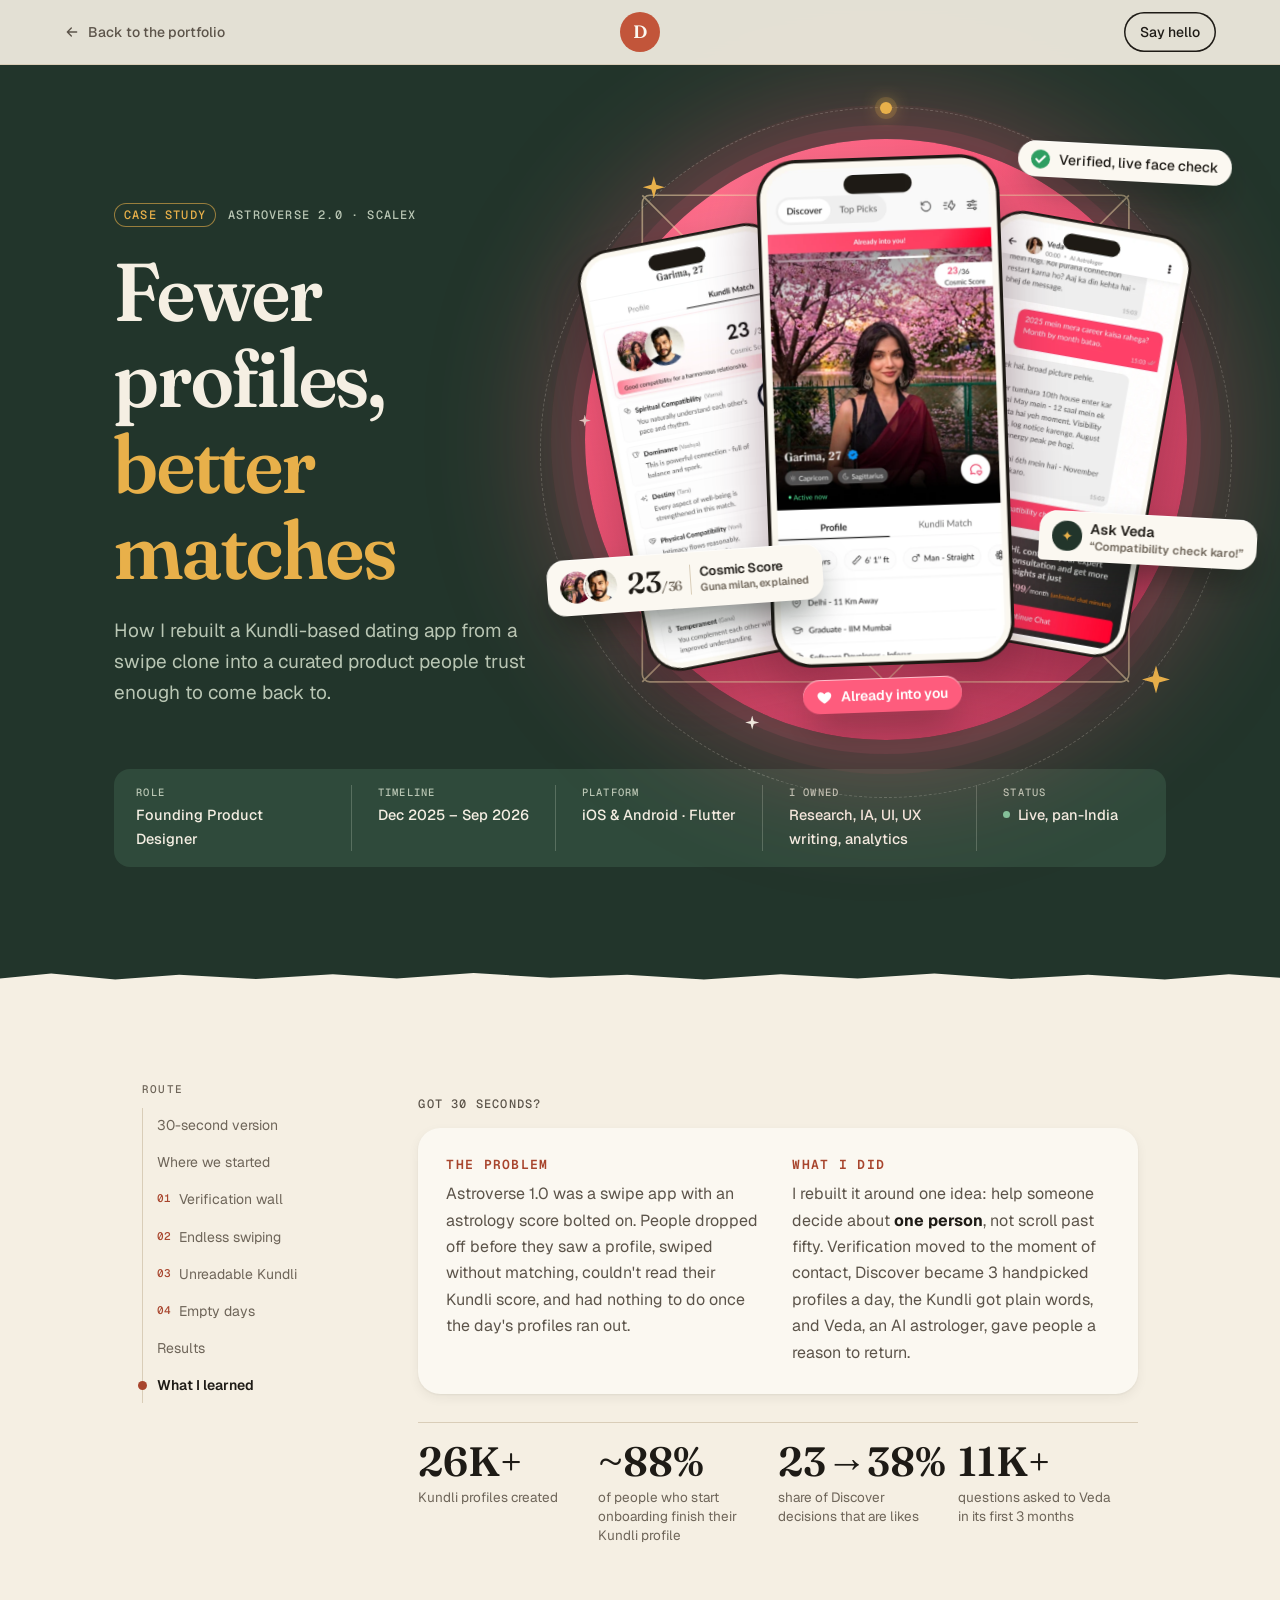
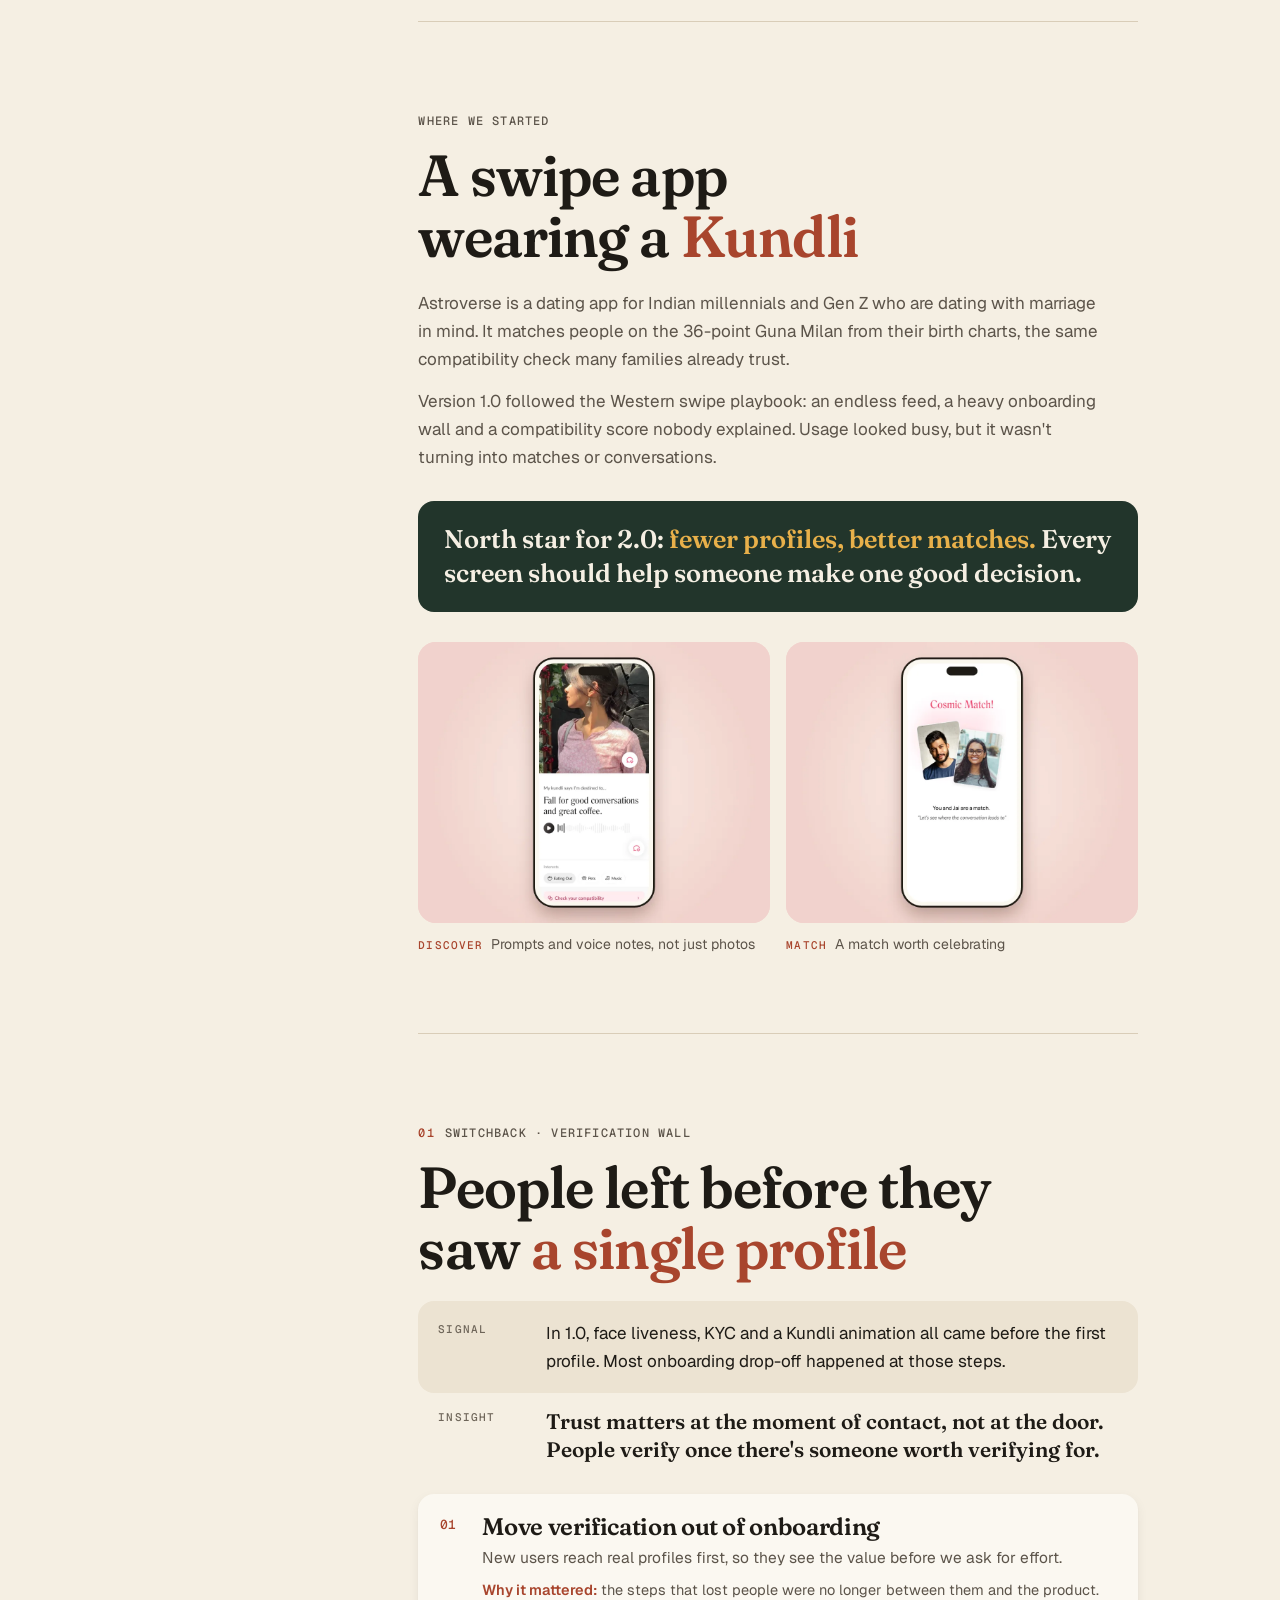
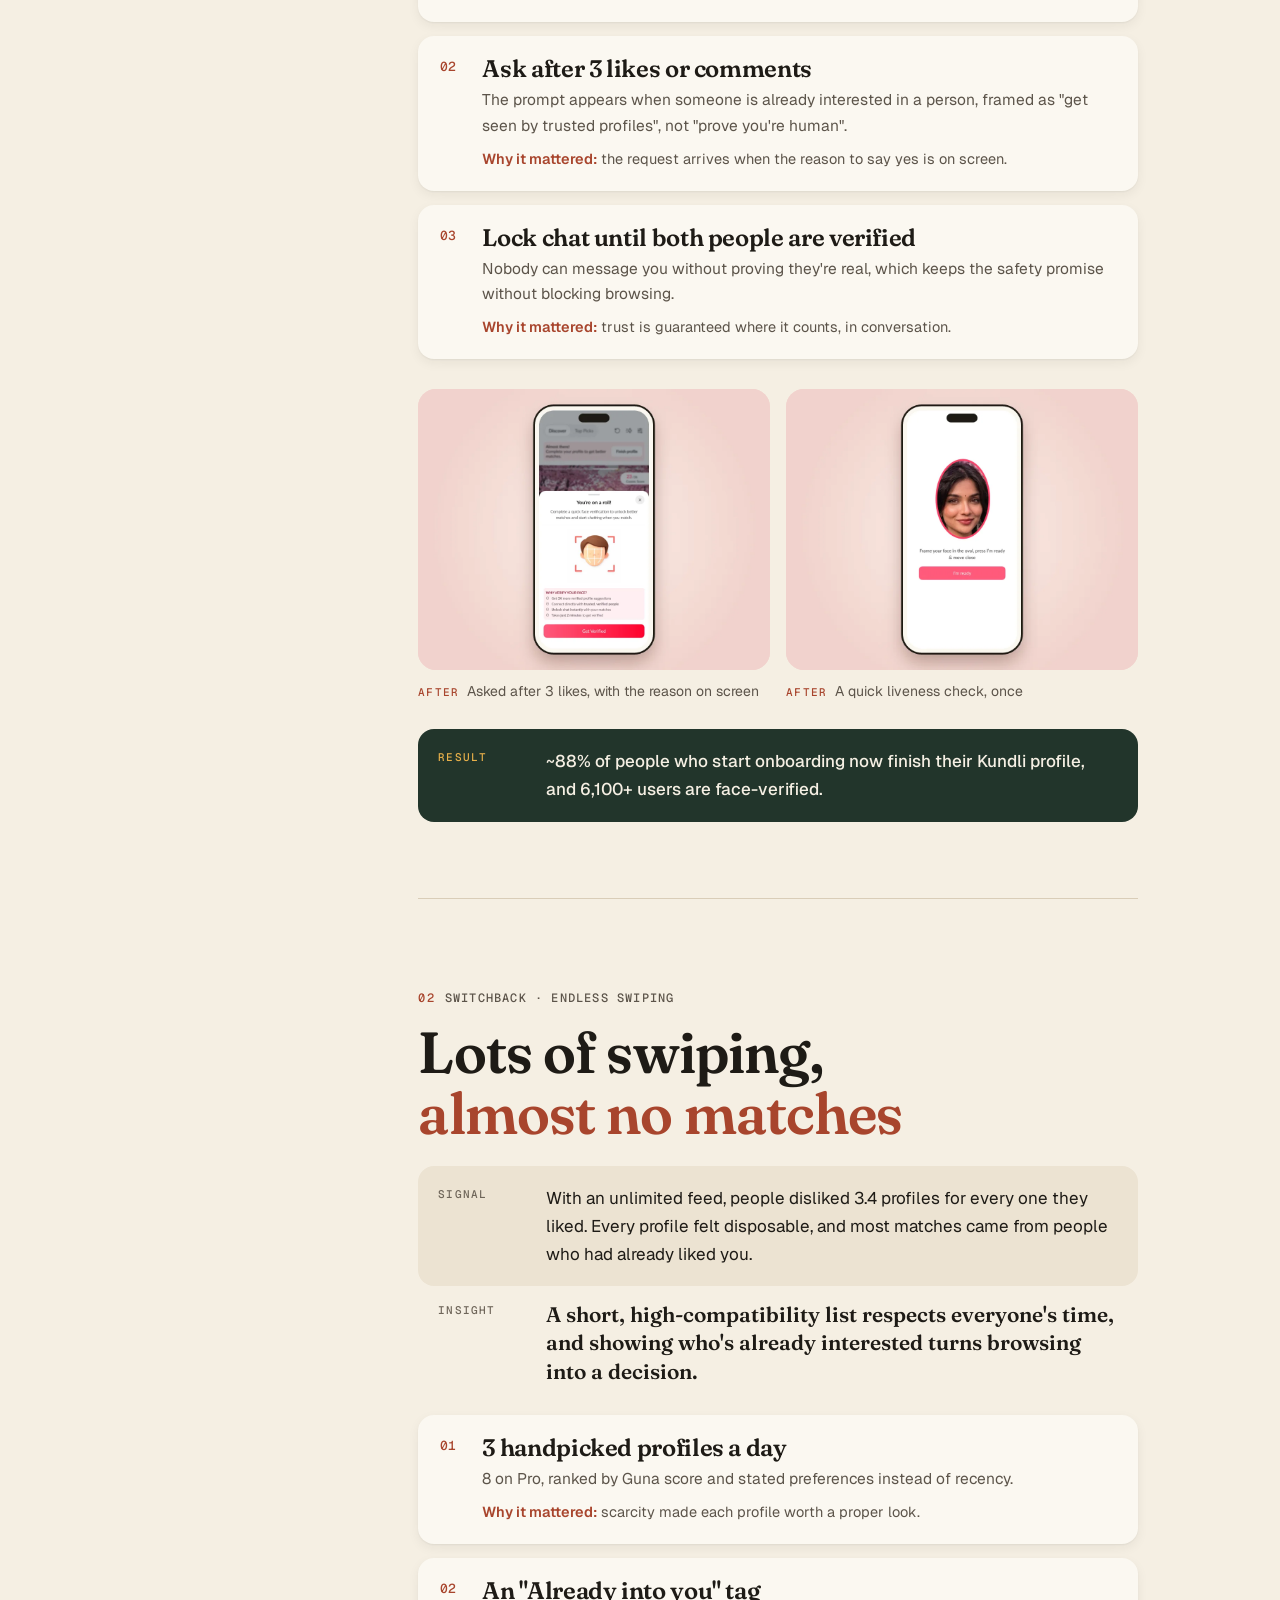
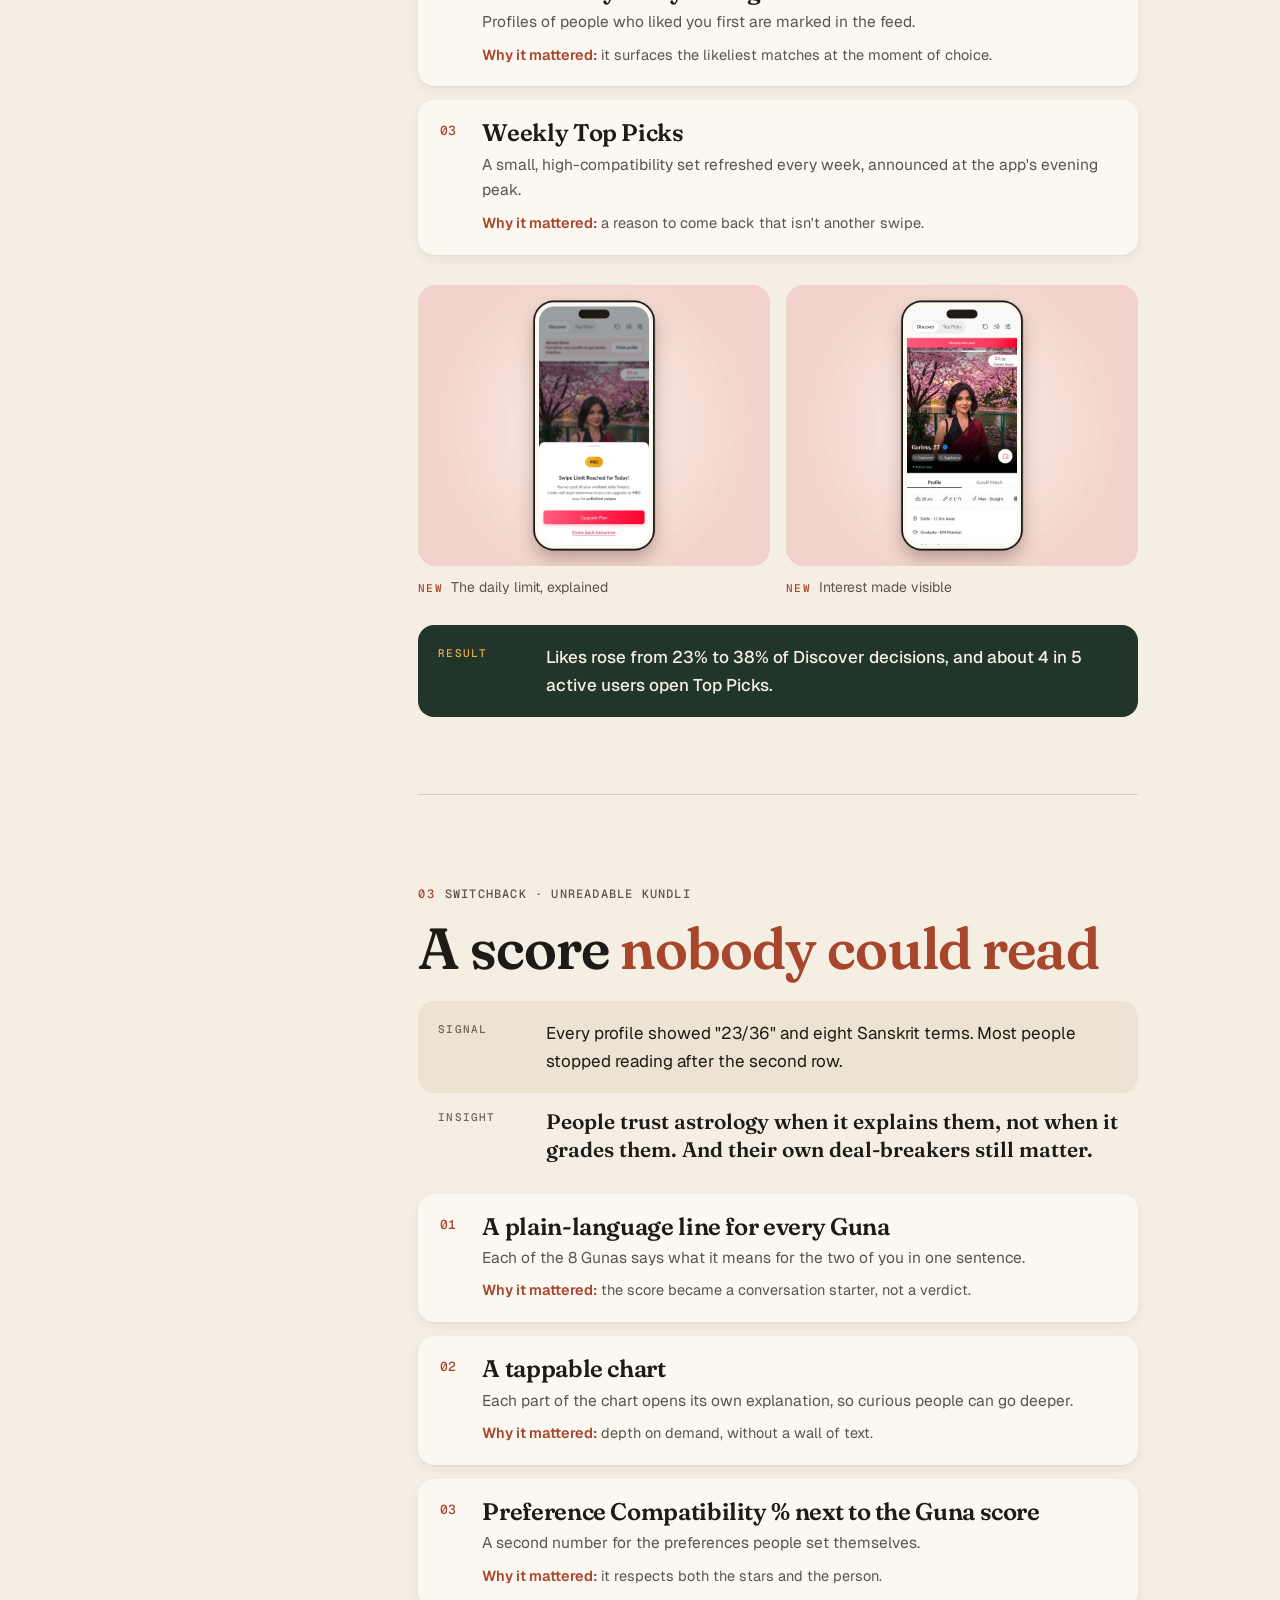
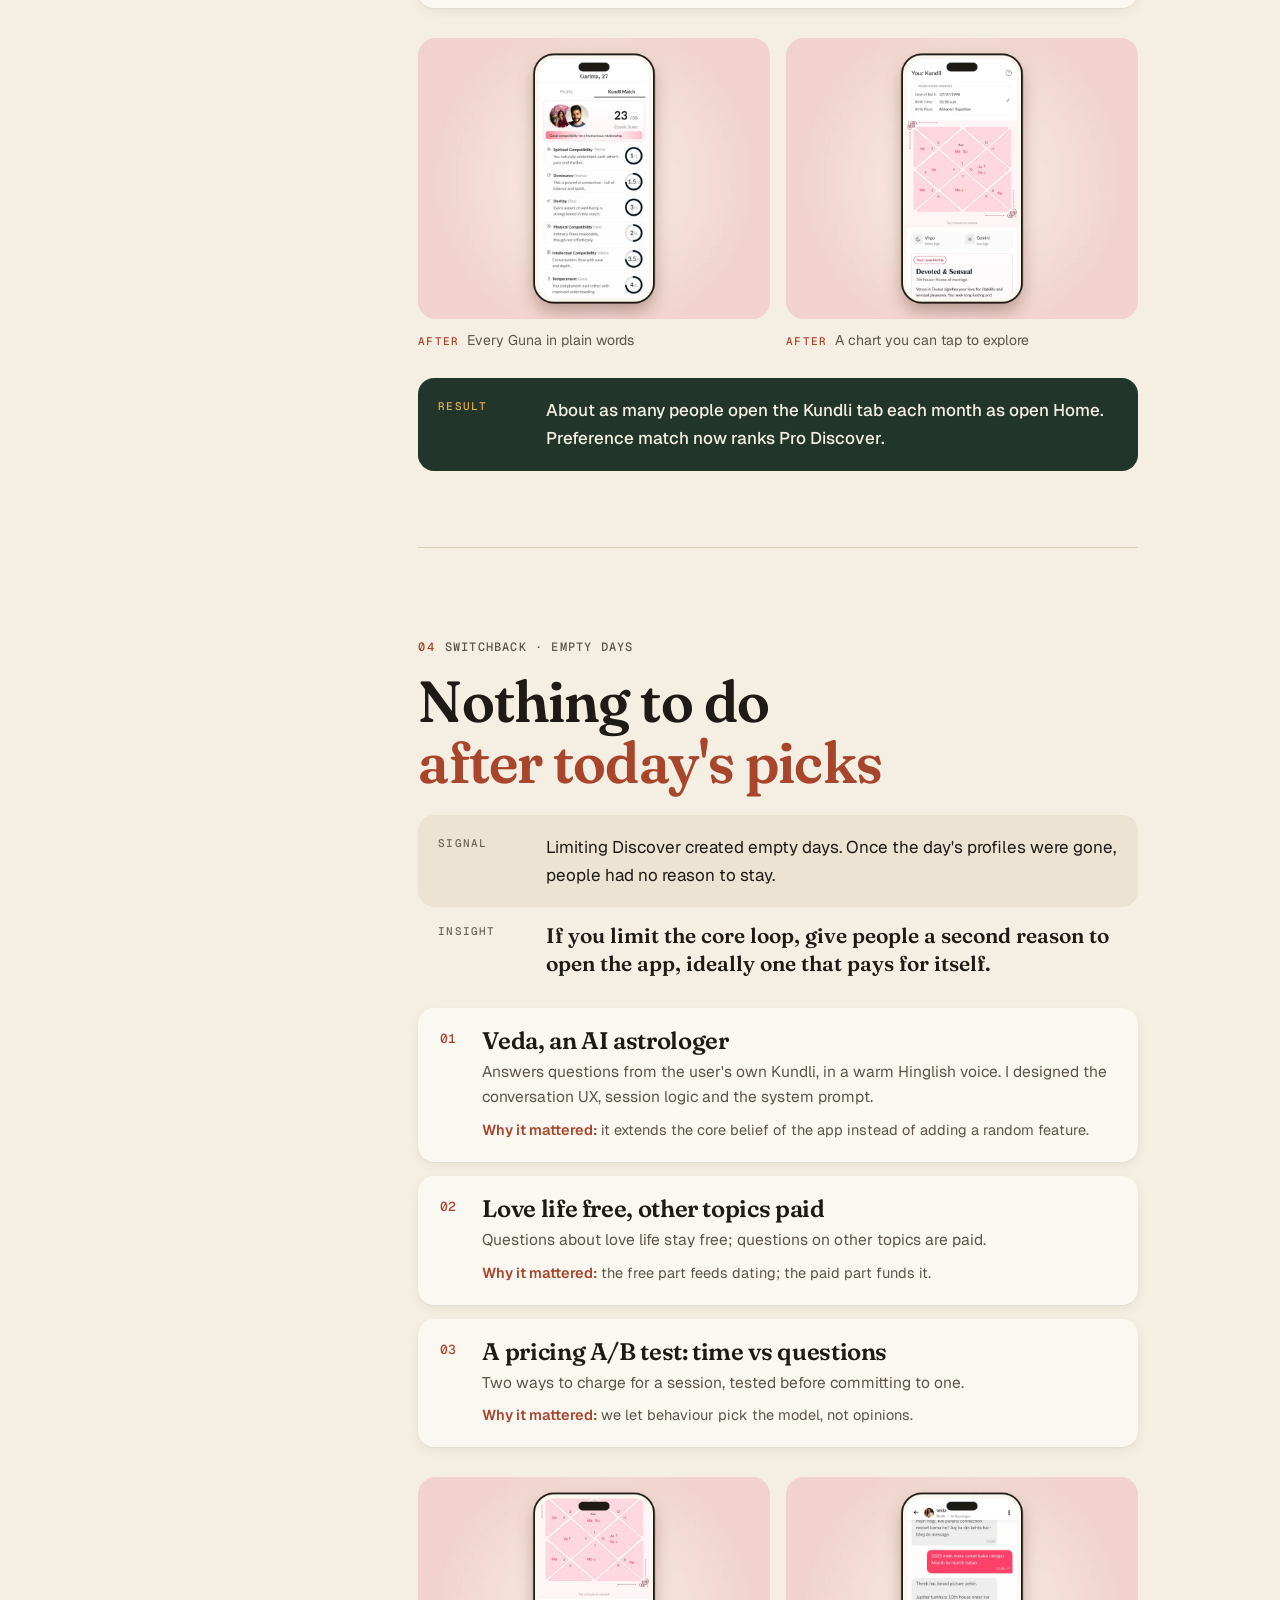
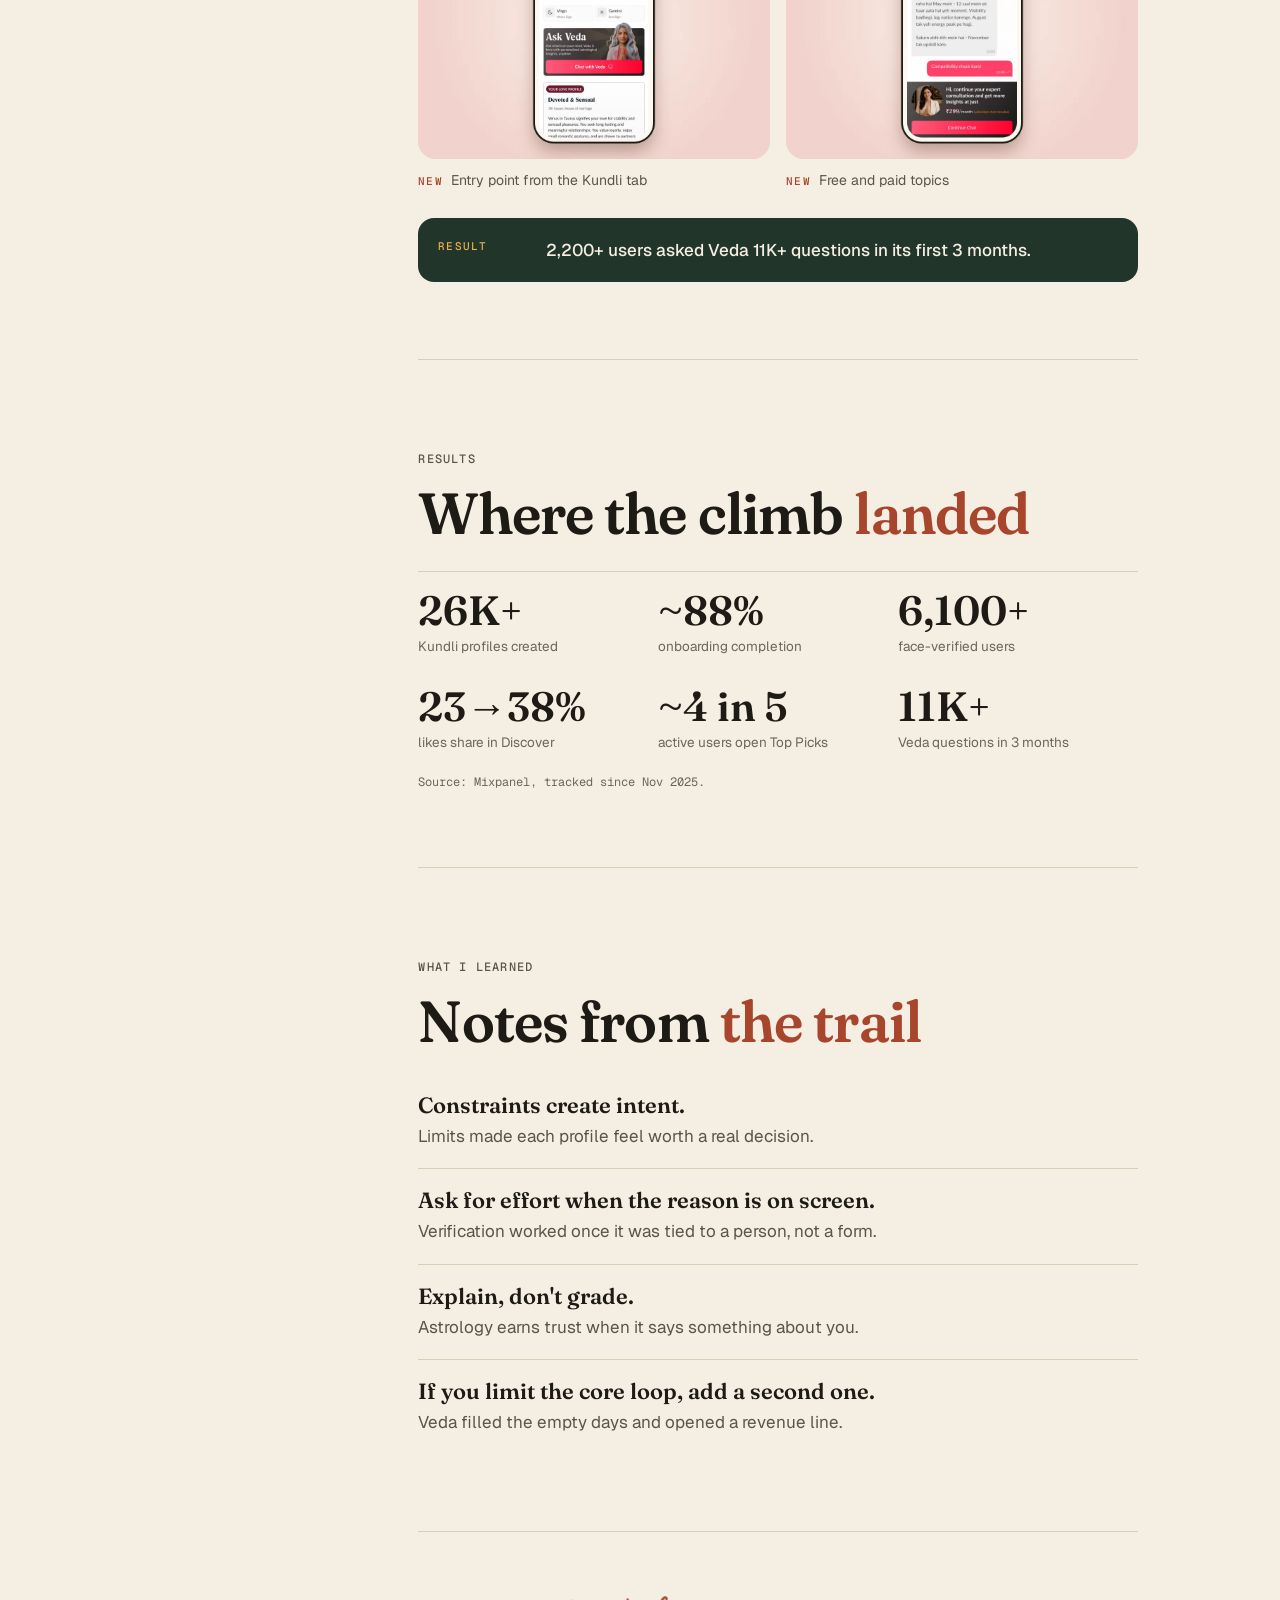
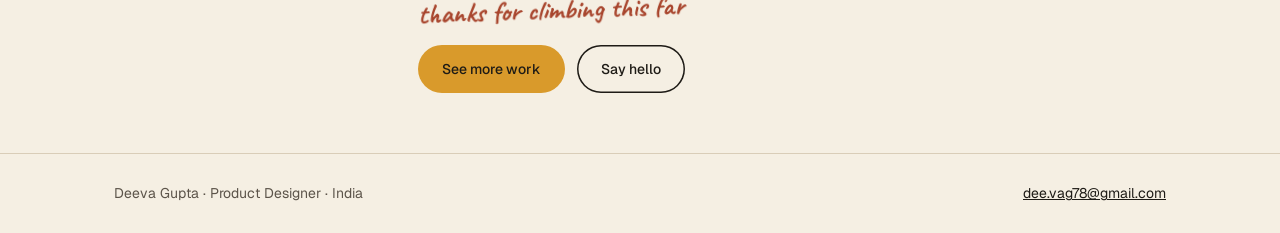
==== astroverse.html @ 5c6f8cc7 "Astroverse case study: livelier hero with layered phones, chips and pointer drift" ====
<!doctype html>
<html lang="en">
<head>
  <meta charset="utf-8">
  <meta name="viewport" content="width=device-width, initial-scale=1, viewport-fit=cover">
  <title>Astroverse 2.0 · Case study · Deeva Gupta</title>
  <meta name="description" content="How I rebuilt Astroverse, a Kundli-based dating app, from a swipe clone into a curated, Kundli-first product: fewer profiles, better matches.">
  <meta name="theme-color" content="#22352B">
  <meta property="og:title" content="Astroverse 2.0: fewer profiles, better matches">
  <meta property="og:description" content="A product design case study by Deeva Gupta.">
  <link rel="icon" href="data:image/svg+xml,%3Csvg xmlns='http://www.w3.org/2000/svg' viewBox='0 0 64 64'%3E%3Ccircle cx='32' cy='32' r='32' fill='%23C2553A'/%3E%3Ctext x='32' y='44' text-anchor='middle' font-family='Georgia,serif' font-weight='700' font-size='34' fill='%23FBF8F1'%3ED%3C/text%3E%3C/svg%3E">
  <link rel="preconnect" href="https://fonts.googleapis.com">
  <link rel="preconnect" href="https://fonts.gstatic.com" crossorigin>
  <link rel="stylesheet" href="https://fonts.googleapis.com/css2?family=Caveat:wght@700&family=Fraunces:opsz,wght,SOFT@9..144,600,0..100&family=Geist+Mono:wght@400;500&family=Geist:wght@400;500;600&display=swap">
  <link rel="stylesheet" href="assets/css/case.css">
</head>
<body>
  <a class="skip" href="#tldr">Skip to content</a>

  <header class="bar">
    <a class="back" href="index.html#work">
      <svg width="16" height="16" viewBox="0 0 24 24" fill="none" aria-hidden="true"><path d="M19 12H5m0 0 6-6m-6 6 6 6" stroke="currentColor" stroke-width="2" stroke-linecap="round" stroke-linejoin="round"/></svg>
      Back to the portfolio
    </a>
    <a class="brand" href="index.html" aria-label="Deeva Gupta, home">D</a>
    <a class="btn btn-sm" href="index.html#hello">Say hello</a>
  </header>

  <!-- HERO -->
  <section class="hero has-art">
    <div class="wrap hero-inner">
      <div class="hero-copy">
      <p class="eyebrow"><span>Case study</span>Astroverse 2.0 · ScaleX</p>
      <h1>Fewer profiles, <em>better matches</em></h1>
      <p class="hero-sub">How I rebuilt a Kundli-based dating app from a swipe clone into a curated product people trust enough to come back to.</p>
      </div>
      <figure class="hero-art stage" role="img" aria-label="Astroverse 2.0 on three phones: Kundli Match with a 23/36 Cosmic Score, Discover showing Garima's verified profile with an Already into you tag, and a Hinglish chat with Veda, the AI astrologer">
        <div class="st">
          <div class="st-glow"></div>
          <svg class="st-chart" viewBox="0 0 400 400" fill="none"><rect x="8" y="8" width="384" height="384" rx="6"/><path d="M200 8 392 200 200 392 8 200Z M8 8 392 392 M392 8 8 392"/></svg>
          <div class="st-orbit"><i></i></div>
          <div class="st-ph st-l" style="--d:3"><img src="assets/img/astroverse/phone-kundli.webp" width="520" height="1087" alt=""></div>
          <div class="st-ph st-r" style="--d:3"><img src="assets/img/astroverse/phone-veda.webp" width="520" height="1087" alt=""></div>
          <div class="st-ph st-c" style="--d:5"><img src="assets/img/astroverse/phone-discover.webp" width="600" height="1254" alt=""></div>
          <div class="chip chip-score" style="--d:9"><span class="avs"><img src="assets/img/astroverse/av-her.webp" alt=""><img src="assets/img/astroverse/av-him.webp" alt=""></span><b>23<small>/36</small></b><span class="lbl">Cosmic Score<em>Guna milan, explained</em></span></div>
          <div class="chip chip-ver" style="--d:7"><svg viewBox="0 0 20 20"><circle cx="10" cy="10" r="10"/><path d="m5.5 10.2 3 3 6-6.4"/></svg>Verified, live face check</div>
          <div class="chip chip-like" style="--d:8"><svg viewBox="0 0 24 24"><path d="M12 21s-7.5-4.6-9.4-9.3C1.2 8.2 3.4 4.5 7 4.5c2 0 3.6 1.1 5 2.9 1.4-1.8 3-2.9 5-2.9 3.6 0 5.8 3.7 4.4 7.2C19.5 16.4 12 21 12 21Z"/></svg>Already into you</div>
          <div class="chip chip-veda" style="--d:6"><span class="vd">✦</span><span>Ask Veda<em>“Compatibility check karo!”</em></span></div>
          <i class="spk k1"></i><i class="spk k2"></i><i class="spk k3"></i><i class="spk k4"></i><i class="spk k5"></i>
        </div>
      </figure>
      <dl class="facts">
        <div><dt>Role</dt><dd>Founding Product Designer</dd></div>
        <div><dt>Timeline</dt><dd>Dec 2025 – Sep 2026</dd></div>
        <div><dt>Platform</dt><dd>iOS &amp; Android · Flutter</dd></div>
        <div><dt>I owned</dt><dd>Research, IA, UI, UX writing, analytics</dd></div>
        <div><dt>Status</dt><dd><span class="live"></span>Live, pan-India</dd></div>
      </dl>
    </div>
  </section>

  <main class="paper">
    <div class="wrap layout">
      <!-- side map -->
      <nav class="toc" aria-label="On this page">
        <p class="toc-title">Route</p>
        <ol>
          <li><a href="#tldr">30-second version</a></li>
          <li><a href="#context">Where we started</a></li>
          <li><a href="#s1"><span>01</span>Verification wall</a></li>
          <li><a href="#s2"><span>02</span>Endless swiping</a></li>
          <li><a href="#s3"><span>03</span>Unreadable Kundli</a></li>
          <li><a href="#s4"><span>04</span>Empty days</a></li>
          <li><a href="#results">Results</a></li>
          <li><a href="#learnings">What I learned</a></li>
        </ol>
      </nav>

      <article class="story">
        <!-- TL;DR -->
        <section id="tldr" class="block">
          <p class="kicker">Got 30 seconds?</p>
          <div class="tldr">
            <div><h2 class="mini">The problem</h2><p>Astroverse 1.0 was a swipe app with an astrology score bolted on. People dropped off before they saw a profile, swiped without matching, couldn't read their Kundli score, and had nothing to do once the day's profiles ran out.</p></div>
            <div><h2 class="mini">What I did</h2><p>I rebuilt it around one idea: help someone decide about <b>one person</b>, not scroll past fifty. Verification moved to the moment of contact, Discover became 3 handpicked profiles a day, the Kundli got plain words, and Veda, an AI astrologer, gave people a reason to return.</p></div>
          </div>
          <dl class="metrics">
            <div><dt>26K+</dt><dd>Kundli profiles created</dd></div>
            <div><dt>~88%</dt><dd>of people who start onboarding finish their Kundli profile</dd></div>
            <div><dt>23→38%</dt><dd>share of Discover decisions that are likes</dd></div>
            <div><dt>11K+</dt><dd>questions asked to Veda in its first 3 months</dd></div>
          </dl>
        </section>

        <!-- CONTEXT -->
        <section id="context" class="block">
          <p class="kicker">Where we started</p>
          <h2>A swipe app wearing a <em>Kundli</em></h2>
          <p>Astroverse is a dating app for Indian millennials and Gen Z who are dating with marriage in mind. It matches people on the 36-point Guna Milan from their birth charts, the same compatibility check many families already trust.</p>
          <p>Version 1.0 followed the Western swipe playbook: an endless feed, a heavy onboarding wall and a compatibility score nobody explained. Usage looked busy, but it wasn't turning into matches or conversations.</p>
          <blockquote class="north">North star for 2.0: <em>fewer profiles, better matches.</em> Every screen should help someone make one good decision.</blockquote>
          <div class="ba">
            <figure><div class="shot"><img src="assets/img/astroverse/profile.webp" alt="A Discover profile with prompts, a voice note and interests" loading="lazy"></div><figcaption><span>Discover</span>Prompts and voice notes, not just photos</figcaption></figure>
            <figure><div class="shot"><img src="assets/img/astroverse/cosmic-match.webp" alt="Cosmic Match! screen showing two matched profiles" loading="lazy"></div><figcaption><span>Match</span>A match worth celebrating</figcaption></figure>
          </div>
        </section>

        <!-- 01 -->
        <section id="s1" class="block switchback">
          <p class="kicker"><span class="num">01</span>Switchback · Verification wall</p>
          <h2>People left before they saw <em>a single profile</em></h2>
          <div class="signal"><span>Signal</span><p>In 1.0, face liveness, KYC and a Kundli animation all came before the first profile. Most onboarding drop-off happened at those steps.</p></div>
          <p class="insight"><span>Insight</span>Trust matters at the moment of contact, not at the door. People verify once there's someone worth verifying for.</p>
          <ol class="decisions">
            <li><h3>Move verification out of onboarding</h3><p>New users reach real profiles first, so they see the value before we ask for effort.</p><p class="why"><b>Why it mattered:</b> the steps that lost people were no longer between them and the product.</p></li>
            <li><h3>Ask after 3 likes or comments</h3><p>The prompt appears when someone is already interested in a person, framed as "get seen by trusted profiles", not "prove you're human".</p><p class="why"><b>Why it mattered:</b> the request arrives when the reason to say yes is on screen.</p></li>
            <li><h3>Lock chat until both people are verified</h3><p>Nobody can message you without proving they're real, which keeps the safety promise without blocking browsing.</p><p class="why"><b>Why it mattered:</b> trust is guaranteed where it counts, in conversation.</p></li>
          </ol>
          <div class="ba">
            <figure><div class="shot"><img src="assets/img/astroverse/verify-prompt.webp" alt="You're on a roll! sheet inviting a quick face verification after a few likes" loading="lazy"></div><figcaption><span>After</span>Asked after 3 likes, with the reason on screen</figcaption></figure>
            <figure><div class="shot"><img src="assets/img/astroverse/verify-face.webp" alt="Face liveness check with an oval frame and an I'm ready button" loading="lazy"></div><figcaption><span>After</span>A quick liveness check, once</figcaption></figure>
          </div>
          <p class="result"><span>Result</span>~88% of people who start onboarding now finish their Kundli profile, and 6,100+ users are face-verified.</p>
        </section>

        <!-- 02 -->
        <section id="s2" class="block switchback">
          <p class="kicker"><span class="num">02</span>Switchback · Endless swiping</p>
          <h2>Lots of swiping, <em>almost no matches</em></h2>
          <div class="signal"><span>Signal</span><p>With an unlimited feed, people disliked 3.4 profiles for every one they liked. Every profile felt disposable, and most matches came from people who had already liked you.</p></div>
          <p class="insight"><span>Insight</span>A short, high-compatibility list respects everyone's time, and showing who's already interested turns browsing into a decision.</p>
          <ol class="decisions">
            <li><h3>3 handpicked profiles a day</h3><p>8 on Pro, ranked by Guna score and stated preferences instead of recency.</p><p class="why"><b>Why it mattered:</b> scarcity made each profile worth a proper look.</p></li>
            <li><h3>An "Already into you" tag</h3><p>Profiles of people who liked you first are marked in the feed.</p><p class="why"><b>Why it mattered:</b> it surfaces the likeliest matches at the moment of choice.</p></li>
            <li><h3>Weekly Top Picks</h3><p>A small, high-compatibility set refreshed every week, announced at the app's evening peak.</p><p class="why"><b>Why it mattered:</b> a reason to come back that isn't another swipe.</p></li>
          </ol>
          <div class="ba">
            <figure><div class="shot"><img src="assets/img/astroverse/daily-limit.webp" alt="Swipe Limit Reached for Today sheet with Upgrade Plan and Come back tomorrow" loading="lazy"></div><figcaption><span>New</span>The daily limit, explained</figcaption></figure>
            <figure><div class="shot"><img src="assets/img/astroverse/already-into-you.webp" alt="Discover with an Already into you banner above Garima's profile and a 23/36 Cosmic Score" loading="lazy"></div><figcaption><span>New</span>Interest made visible</figcaption></figure>
          </div>
          <p class="result"><span>Result</span>Likes rose from 23% to 38% of Discover decisions, and about 4 in 5 active users open Top Picks.</p>
        </section>

        <!-- 03 -->
        <section id="s3" class="block switchback">
          <p class="kicker"><span class="num">03</span>Switchback · Unreadable Kundli</p>
          <h2>A score <em>nobody could read</em></h2>
          <div class="signal"><span>Signal</span><p>Every profile showed "23/36" and eight Sanskrit terms. Most people stopped reading after the second row.</p></div>
          <p class="insight"><span>Insight</span>People trust astrology when it explains them, not when it grades them. And their own deal-breakers still matter.</p>
          <ol class="decisions">
            <li><h3>A plain-language line for every Guna</h3><p>Each of the 8 Gunas says what it means for the two of you in one sentence.</p><p class="why"><b>Why it mattered:</b> the score became a conversation starter, not a verdict.</p></li>
            <li><h3>A tappable chart</h3><p>Each part of the chart opens its own explanation, so curious people can go deeper.</p><p class="why"><b>Why it mattered:</b> depth on demand, without a wall of text.</p></li>
            <li><h3>Preference Compatibility % next to the Guna score</h3><p>A second number for the preferences people set themselves.</p><p class="why"><b>Why it mattered:</b> it respects both the stars and the person.</p></li>
          </ol>
          <div class="ba">
            <figure><div class="shot"><img src="assets/img/astroverse/kundli-match.webp" alt="Kundli Match tab: 23/36 Cosmic Score and each Guna explained in one line" loading="lazy"></div><figcaption><span>After</span>Every Guna in plain words</figcaption></figure>
            <figure><div class="shot"><img src="assets/img/astroverse/your-kundli.webp" alt="Your Kundli: birth details and a tappable birth chart" loading="lazy"></div><figcaption><span>After</span>A chart you can tap to explore</figcaption></figure>
          </div>
          <p class="result"><span>Result</span>About as many people open the Kundli tab each month as open Home. Preference match now ranks Pro Discover.</p>
        </section>

        <!-- 04 -->
        <section id="s4" class="block switchback">
          <p class="kicker"><span class="num">04</span>Switchback · Empty days</p>
          <h2>Nothing to do <em>after today's picks</em></h2>
          <div class="signal"><span>Signal</span><p>Limiting Discover created empty days. Once the day's profiles were gone, people had no reason to stay.</p></div>
          <p class="insight"><span>Insight</span>If you limit the core loop, give people a second reason to open the app, ideally one that pays for itself.</p>
          <ol class="decisions">
            <li><h3>Veda, an AI astrologer</h3><p>Answers questions from the user's own Kundli, in a warm Hinglish voice. I designed the conversation UX, session logic and the system prompt.</p><p class="why"><b>Why it mattered:</b> it extends the core belief of the app instead of adding a random feature.</p></li>
            <li><h3>Love life free, other topics paid</h3><p>Questions about love life stay free; questions on other topics are paid.</p><p class="why"><b>Why it mattered:</b> the free part feeds dating; the paid part funds it.</p></li>
            <li><h3>A pricing A/B test: time vs questions</h3><p>Two ways to charge for a session, tested before committing to one.</p><p class="why"><b>Why it mattered:</b> we let behaviour pick the model, not opinions.</p></li>
          </ol>
          <div class="ba">
            <figure><div class="shot"><img src="assets/img/astroverse/ask-veda.webp" alt="Kundli tab with an Ask Veda card above the love profile" loading="lazy"></div><figcaption><span>New</span>Entry point from the Kundli tab</figcaption></figure>
            <figure><div class="shot"><img src="assets/img/astroverse/veda-chat.webp" alt="Veda chat in Hinglish with a paid-session prompt" loading="lazy"></div><figcaption><span>New</span>Free and paid topics</figcaption></figure>
          </div>
          <p class="result"><span>Result</span>2,200+ users asked Veda 11K+ questions in its first 3 months.</p>
        </section>

        <!-- RESULTS -->
        <section id="results" class="block">
          <p class="kicker">Results</p>
          <h2>Where the climb <em>landed</em></h2>
          <dl class="metrics big">
            <div><dt>26K+</dt><dd>Kundli profiles created</dd></div>
            <div><dt>~88%</dt><dd>onboarding completion</dd></div>
            <div><dt>6,100+</dt><dd>face-verified users</dd></div>
            <div><dt>23→38%</dt><dd>likes share in Discover</dd></div>
            <div><dt>~4 in 5</dt><dd>active users open Top Picks</dd></div>
            <div><dt>11K+</dt><dd>Veda questions in 3 months</dd></div>
          </dl>
          <p class="source">Source: Mixpanel, tracked since Nov 2025.</p>
        </section>

        <!-- LEARNINGS -->
        <section id="learnings" class="block">
          <p class="kicker">What I learned</p>
          <h2>Notes from <em>the trail</em></h2>
          <ul class="learn">
            <li><b>Constraints create intent.</b> Limits made each profile feel worth a real decision.</li>
            <li><b>Ask for effort when the reason is on screen.</b> Verification worked once it was tied to a person, not a form.</li>
            <li><b>Explain, don't grade.</b> Astrology earns trust when it says something about you.</li>
            <li><b>If you limit the core loop, add a second one.</b> Veda filled the empty days and opened a revenue line.</li>
          </ul>
        </section>

        <!-- NEXT -->
        <section class="next">
          <p class="hand">thanks for climbing this far</p>
          <div class="next-row">
            <a class="btn" href="index.html#work">See more work</a>
            <a class="btn btn-ghost" href="index.html#hello">Say hello</a>
          </div>
        </section>
      </article>
    </div>
  </main>

  <footer class="foot"><div class="wrap"><span>Deeva Gupta · Product Designer · India</span><a href="mailto:dee.vag78@gmail.com">dee.vag78@gmail.com</a></div></footer>

  <script>
    // Highlight the current section in the side map.
    (() => {
      const links = [...document.querySelectorAll('.toc a')];
      const map = new Map(links.map((a) => [a.getAttribute('href').slice(1), a]));
      const io = new IntersectionObserver((es) => es.forEach((e) => {
        if (!e.isIntersecting) return;
        links.forEach((a) => a.removeAttribute('aria-current'));
        map.get(e.target.id)?.setAttribute('aria-current', 'true');
      }), { rootMargin: '-35% 0px -60% 0px' });
      map.forEach((_, id) => { const el = document.getElementById(id); el && io.observe(el); });
    })();
    // Hero stage: layers drift a little with the pointer (skipped for reduced motion and touch).
    (() => {
      const st = document.querySelector('.st');
      if (!st || matchMedia('(prefers-reduced-motion: reduce)').matches || !matchMedia('(hover: hover)').matches) return;
      const hero = st.closest('.hero');
      hero.addEventListener('pointermove', (e) => {
        const r = st.getBoundingClientRect();
        st.style.setProperty('--mx', (((e.clientX - r.left) / r.width - 0.5) * 2).toFixed(3));
        st.style.setProperty('--my', (((e.clientY - r.top) / r.height - 0.5) * 2).toFixed(3));
      });
      hero.addEventListener('pointerleave', () => { st.style.setProperty('--mx', 0); st.style.setProperty('--my', 0); });
    })();
  </script>
</body>
</html>
---- assets/css/case.css ----
/* Case study pages · Portfolio v3 (the Trek Journal). Same tokens as site.css:
   a forest hero band with the trail, then paper for easy reading. */
:root{
  /* Portfolio v3 tokens (see site.css / the Figma style guide) */
  --night:#22352B; --night-2:#2F4A3B;
  --snow:#F5EFE3; --mist:#B9C6B4; --ink:#1E1B16; --ink-2:#5C544A; --ink-3:#6E6559;
  --rose:#D99A2B; --rose-ink:#A8452D; --glacier:#7FC59B; --gold:#E8B04A;
  --paper:#F5EFE3; --paper-2:#ECE3D2; --card:#FBF8F1; --rule:#D9CDB8;
  --f-serif:"Fraunces","Iowan Old Style",Georgia,serif;
  --f-sans:"Geist","Helvetica Neue",Arial,system-ui,sans-serif;
  --f-mono:"Geist Mono",ui-monospace,SFMono-Regular,Menlo,monospace;
  --f-hand:"Caveat","Segoe Print",cursive;
  --gutter:clamp(20px,5vw,72px);
  --ease:cubic-bezier(.2,.8,.2,1);
}
*{box-sizing:border-box}
html{scroll-behavior:smooth;scroll-padding-top:90px}
body{margin:0;background:var(--paper);color:var(--ink);font:400 17px/1.65 var(--f-sans);-webkit-font-smoothing:antialiased}
a{color:inherit}
:focus-visible{outline:2px solid var(--ink);outline-offset:3px;border-radius:8px}
h1,h2,h3{font-family:var(--f-serif);font-weight:600;font-variation-settings:"SOFT" 50;letter-spacing:-.015em;line-height:1.05;margin:0;text-wrap:balance}
h1 em,h2 em{font-style:normal;color:var(--rose-ink)}
p{margin:0}
.wrap{max-width:1180px;margin:0 auto;padding-inline:var(--gutter)}
.skip{position:fixed;left:16px;top:-60px;z-index:100;background:var(--ink);color:var(--snow);padding:10px 16px;border-radius:10px;font-weight:600;text-decoration:none}
.skip:focus{top:16px}

.btn{display:inline-flex;align-items:center;gap:8px;min-height:48px;padding:0 24px;border-radius:999px;background:var(--rose);color:var(--ink);font:500 14px var(--f-sans);text-decoration:none;transition:transform .16s var(--ease),background .16s}
.btn:hover{transform:translateY(-1px);background:var(--gold)}
.btn:active{transform:scale(.98)}
.btn-sm{min-height:40px;padding:0 16px;font-size:14px}
.btn-ghost{background:transparent;color:var(--ink);box-shadow:inset 0 0 0 1.5px var(--ink)}
.btn-ghost:hover{background:rgba(30,27,22,.05)}

/* top bar */
.bar{position:fixed;top:0;left:0;right:0;z-index:20;display:grid;grid-template-columns:1fr auto 1fr;align-items:center;gap:16px;padding:12px var(--gutter);background:rgba(245,239,227,.92);-webkit-backdrop-filter:blur(12px);backdrop-filter:blur(12px);color:var(--ink);box-shadow:0 1px 0 var(--rule)}
.back{display:inline-flex;gap:8px;align-items:center;font:500 14px var(--f-sans);color:var(--ink-2);text-decoration:none;justify-self:start}
.back:hover{color:var(--ink)}
.brand{display:inline-grid;place-items:center;width:40px;height:40px;border-radius:50%;background:#C2553A;color:#FBF8F1;font:600 18px/1 var(--f-serif);text-decoration:none}
.brand i{display:none}
.bar .btn{justify-self:end;background:transparent;box-shadow:inset 0 0 0 1.5px var(--ink)}
.bar .btn:hover{background:rgba(30,27,22,.05)}

/* hero band */
.hero{position:relative;background:var(--night);color:var(--snow);padding:150px 0 0;overflow:hidden}
.hero::after{content:"";position:absolute;left:0;right:0;bottom:-1px;height:12px;background:var(--paper);clip-path:polygon(0 60%,4% 20%,9% 70%,14% 30%,20% 65%,26% 25%,31% 60%,37% 15%,43% 55%,49% 30%,55% 70%,61% 25%,67% 60%,73% 20%,79% 65%,85% 30%,91% 70%,96% 25%,100% 55%,100% 100%,0 100%)}
.hero::before{content:"";position:absolute;right:0;top:0;bottom:0;width:min(46vw,640px);background:url(../img/trail-sm.jpg) 82% 30%/cover;-webkit-mask:linear-gradient(90deg,transparent,#000 40%);mask:linear-gradient(90deg,transparent,#000 40%);opacity:.9;pointer-events:none}
@media (max-width:900px){.hero::before{opacity:.25;width:100%}}
.hero-inner{position:relative;padding-bottom:clamp(72px,9vw,120px)}
.eyebrow{display:flex;align-items:center;gap:12px;font:500 12px var(--f-mono);letter-spacing:.1em;text-transform:uppercase;color:var(--mist)}
.eyebrow span{padding:4px 10px;border-radius:999px;color:var(--gold);box-shadow:inset 0 0 0 1px rgba(232,176,74,.6)}
.hero h1{font-size:clamp(44px,6.4vw,84px);margin-top:22px;max-width:12ch}
.hero h1 em{color:var(--gold)}
.hero-sub{font-size:clamp(17px,1.5vw,19px);color:var(--mist);max-width:52ch;margin-top:22px}
.facts{display:inline-grid;grid-template-columns:repeat(5,minmax(0,auto));justify-content:start;gap:0;margin:40px 0 0;padding:16px 22px;border-radius:16px;background:var(--night-2)}
.facts div{padding:0 26px;border-left:1px solid rgba(185,198,180,.3)}
.facts div:first-child{padding-left:0;border-left:0}
.facts dt{font:500 10.5px var(--f-mono);letter-spacing:.12em;text-transform:uppercase;color:var(--mist)}
.facts dd{margin:4px 0 0;font-size:14.5px;font-weight:500;color:var(--snow)}
.live{display:inline-block;width:7px;height:7px;border-radius:50%;background:var(--glacier);margin-right:8px;vertical-align:2px}
@media (max-width:900px){.facts{grid-template-columns:1fr 1fr;gap:16px 0}.facts div{padding:0 16px 0 0;border:0}}
/* hero with an app mockup instead of the trail */
.hero.has-art::before{display:none}
.hero.has-art .hero-inner{display:grid;grid-template-columns:minmax(0,1fr) minmax(0,540px);column-gap:clamp(16px,3vw,40px);align-items:center}
.hero.has-art .facts{grid-column:1/-1;justify-self:start;margin-top:8px}
.hero-art{margin:-40px -24px -30px 0}
.hero-art img{display:block;width:100%;height:auto}
@media (max-width:900px){.hero.has-art .hero-inner{grid-template-columns:1fr}.hero-art{margin:20px auto 0;max-width:520px}}

/* body layout */
.paper{padding:clamp(56px,8vw,100px) 0 40px}
.layout{display:grid;grid-template-columns:200px minmax(0,720px);gap:clamp(32px,6vw,90px);justify-content:center}
.toc{position:sticky;top:96px;align-self:start}
.toc-title{font:500 11px var(--f-mono);letter-spacing:.12em;text-transform:uppercase;color:var(--ink-3);margin-bottom:12px}
.toc ol{list-style:none;margin:0;padding:0 0 0 14px;border-left:1.5px solid var(--rule);display:grid;gap:2px}
.toc a{display:flex;gap:8px;padding:6px 0;font-size:14px;color:var(--ink-3);text-decoration:none;position:relative;transition:color .2s}
.toc a span{font:500 11px/1.9 var(--f-mono);color:var(--rose-ink)}
.toc a:hover{color:var(--ink)}
.toc a[aria-current="true"]{color:var(--ink);font-weight:600}
.toc a[aria-current="true"]::before{content:"";position:absolute;left:-19px;top:50%;width:9px;height:9px;margin-top:-4.5px;border-radius:50%;background:var(--rose-ink)}
@media (max-width:980px){.layout{grid-template-columns:1fr}.toc{display:none}}

.block{padding:clamp(48px,6vw,80px) 0;border-top:1px solid var(--rule)}
.block:first-child{border-top:0;padding-top:0}
.kicker{display:flex;align-items:center;gap:10px;font:500 12px var(--f-mono);letter-spacing:.1em;text-transform:uppercase;color:var(--ink-3);margin-bottom:16px}
.kicker .num{color:var(--rose-ink)}
.block h2{font-size:clamp(36px,4.6vw,58px);margin-bottom:22px}
.block > p{color:var(--ink-2);max-width:62ch;margin-top:14px;text-wrap:pretty}
.mini{font:600 13px var(--f-mono)!important;letter-spacing:.1em;text-transform:uppercase;color:var(--rose-ink);margin-bottom:8px!important}

.tldr{display:grid;grid-template-columns:1fr 1fr;gap:28px;padding:28px;border-radius:22px;background:var(--card);box-shadow:0 1px 2px rgba(30,27,22,.06),0 4px 12px rgba(30,27,22,.06)}
.tldr p{color:var(--ink-2);font-size:16px}
.tldr b{color:var(--ink)}
@media (max-width:640px){.tldr{grid-template-columns:1fr}}

.metrics{display:grid;grid-template-columns:repeat(4,minmax(0,1fr));gap:0;margin:28px 0 0;border-top:1px solid var(--rule)}
.metrics div{padding:18px 18px 0 0}
.metrics dt{font:600 clamp(32px,3.2vw,42px)/1 var(--f-serif);color:var(--ink);font-variant-numeric:tabular-nums}
.metrics dd{margin:6px 0 0;font-size:13.5px;line-height:1.4;color:var(--ink-3)}
.metrics.big{grid-template-columns:repeat(3,minmax(0,1fr));row-gap:12px}
@media (max-width:640px){.metrics,.metrics.big{grid-template-columns:1fr 1fr}}
.source{font:400 12px var(--f-mono)!important;color:var(--ink-3)!important;margin-top:22px!important}

.north{margin:30px 0 0;padding:22px 26px;border-radius:16px;background:var(--night);color:var(--snow);font:600 clamp(21px,2vw,26px)/1.3 var(--f-serif)}
.north em{color:var(--gold);font-style:normal}

.signal{display:grid;grid-template-columns:92px minmax(0,1fr);gap:16px;padding:18px 20px;border-radius:16px;background:var(--paper-2)}
.signal span,.insight span,.result span{font:500 11px/1.9 var(--f-mono);letter-spacing:.1em;text-transform:uppercase;color:var(--ink-3)}
.signal p{color:var(--ink)}
.insight{display:grid;grid-template-columns:92px minmax(0,1fr);gap:16px;margin:18px 0 0;padding:0 20px;font:600 21px/1.35 var(--f-serif)!important;color:var(--ink)!important;max-width:none!important}
.insight span{font-style:normal}
.decisions{list-style:none;counter-reset:d;margin:30px 0 0;padding:0;display:grid;gap:14px}
.decisions li{counter-increment:d;position:relative;padding:20px 22px 20px 64px;border-radius:16px;background:var(--card);box-shadow:0 1px 2px rgba(30,27,22,.06),0 4px 12px rgba(30,27,22,.06)}
.decisions li::before{content:counter(d,decimal-leading-zero);position:absolute;left:22px;top:22px;font:500 13px var(--f-mono);color:var(--rose-ink)}
.decisions h3{font-size:24px;margin-bottom:6px}
.decisions p{color:var(--ink-2);font-size:15.5px}
.decisions .why{margin-top:8px;font-size:14.5px;color:var(--ink-2)}
.decisions .why b{color:var(--rose-ink);font-weight:600}
.result{display:grid;grid-template-columns:92px minmax(0,1fr);gap:16px;margin-top:26px!important;padding:18px 20px;border-radius:16px;background:var(--night);color:var(--snow)!important;font-weight:500;max-width:none!important}
.result span{color:var(--gold)}
@media (max-width:640px){.signal,.insight,.result{grid-template-columns:1fr;gap:4px}}

.ba{display:grid;grid-template-columns:1fr 1fr;gap:16px;margin-top:30px}
.ba figure{margin:0}
.shot{position:relative;aspect-ratio:5/4;border-radius:18px;overflow:hidden;background:#F1D3CC}
.shot::before{content:"";position:absolute;left:50%;top:50%;height:82%;aspect-ratio:9/19;transform:translate(-50%,-50%);border-radius:20px;border:3px solid #1E1B16;background:#FBF8F1;box-shadow:0 16px 32px rgba(30,27,22,.12)}
.shot::after{content:attr(data-label);position:absolute;left:14px;right:14px;bottom:12px;font:500 10px/1.3 var(--f-mono);letter-spacing:.08em;text-transform:uppercase;color:#1E1B16}
.shot > img{position:absolute;inset:0;width:100%;height:100%;object-fit:cover;z-index:1}
.shot:has(> img)::before,.shot:has(> img)::after{display:none}
figcaption{margin-top:10px;font-size:14px;color:var(--ink-2)}
figcaption span{font:500 11px var(--f-mono);letter-spacing:.1em;text-transform:uppercase;color:var(--rose-ink);margin-right:8px}
@media (max-width:520px){.ba{grid-template-columns:1fr}}

.learn{list-style:none;margin:0;padding:0;display:grid;gap:0}
.learn li{padding:18px 0;border-top:1px solid var(--rule);color:var(--ink-2)}
.learn li:first-child{border-top:0}
.learn b{display:block;font:600 22px/1.2 var(--f-serif);color:var(--ink);margin-bottom:4px}

.next{padding:60px 0 20px;border-top:1px solid var(--rule)}
.hand{font:700 28px var(--f-hand);color:var(--rose-ink);transform:rotate(-2deg);display:inline-block}
.next-row{display:flex;flex-wrap:wrap;gap:12px;margin-top:18px}

.foot{background:var(--paper);color:var(--ink-2);font-size:14px;padding:28px 0;border-top:1px solid var(--rule)}
.foot .wrap{display:flex;flex-wrap:wrap;justify-content:space-between;gap:12px}
.foot a{color:var(--ink)}

@media (prefers-reduced-motion:reduce){html{scroll-behavior:auto}.btn{transition:none}}

/* hero stage: layered app mockup with gentle motion */
.hero.has-art .hero-inner{grid-template-columns:minmax(0,1fr) minmax(0,600px)}
.hero-art.stage{margin:-24px -40px 8px 0}
.st{position:relative;aspect-ratio:1/0.98;container-type:inline-size;--mx:0;--my:0}
.st > *{position:absolute}
.st-glow{left:3%;top:2%;width:94%;aspect-ratio:1;border-radius:50%;background:radial-gradient(circle at 38% 30%,#FF8FA5,#FE5C7D 42%,#C23D5E 78%,#9E2F4E);box-shadow:0 0 0 14px rgba(254,92,125,.12),0 0 0 34px rgba(254,92,125,.06),0 0 120px 40px rgba(254,92,125,.28)}
.st-chart{left:6%;top:5%;width:88%;height:auto;stroke:#FBE3B0;stroke-width:1.3;opacity:.5;scale:.9;animation:spin 160s linear infinite}
.st-orbit{left:-4%;top:-3%;width:108%;aspect-ratio:1;border-radius:50%;border:1px dashed rgba(245,239,227,.22);animation:spin 36s linear infinite}
.st-orbit i{position:absolute;left:50%;top:-6px;width:12px;height:12px;margin-left:-6px;border-radius:50%;background:#E8B04A;box-shadow:0 0 0 5px rgba(232,176,74,.18),0 0 18px #E8B04A}
@keyframes spin{to{transform:rotate(360deg)}}
.st-ph{transform:translate(calc(var(--mx)*var(--d)*2px),calc(var(--my)*var(--d)*2px));transition:transform .5s var(--ease);filter:drop-shadow(0 24px 28px rgba(60,10,25,.35))}
.st-ph img{display:block;width:100%;height:auto;animation:float 7s ease-in-out infinite}
.st-c{left:31%;top:5%;width:38%;rotate:-2deg;z-index:3;animation:rise .9s .1s var(--ease) both}
.st-l{left:7%;top:17%;width:32%;rotate:-11deg;z-index:2;animation:fanL 1s .35s var(--ease) both}
.st-r{left:61%;top:15%;width:32%;rotate:10deg;z-index:2;animation:fanR 1s .35s var(--ease) both}
.st-l img{animation-delay:-2.3s}.st-r img{animation-delay:-4.6s}
@keyframes float{50%{translate:0 -10px}}
@keyframes rise{from{opacity:0;translate:0 60px}}
@keyframes fanL{from{opacity:0;translate:45% 8%;rotate:-2deg}}
@keyframes fanR{from{opacity:0;translate:-45% 8%;rotate:-2deg}}
/* floating UI chips */
.chip{z-index:4;display:flex;align-items:center;gap:.6em;padding:.62em .95em;border-radius:14px;background:#FBF8F1;color:#1E1B16;font:500 clamp(11px,2.3cqw,14px)/1.2 var(--f-sans);white-space:nowrap;box-shadow:0 1px 0 rgba(255,255,255,.6) inset,0 18px 36px -10px rgba(8,18,12,.6);transform:translate(calc(var(--mx)*var(--d)*2px),calc(var(--my)*var(--d)*2px));transition:transform .5s var(--ease);animation:pop .7s calc(var(--d)*.12s) cubic-bezier(.3,1.5,.5,1) both,bob 6s calc(var(--d)*-.7s) ease-in-out infinite}
@keyframes pop{from{opacity:0;scale:.6}}
@keyframes bob{50%{translate:0 -7px}}
.chip em{display:block;font-style:normal;font-size:.82em;color:#6E6559;margin-top:2px}
.chip-score{left:-3%;top:68%;padding:.7em 1em .7em .75em;border-radius:18px;rotate:-4deg}
.avs{display:flex}.avs img{width:2.6em;height:2.6em;border-radius:50%;border:2px solid #FBF8F1}.avs img+img{margin-left:-.8em}
.chip-score b{font:600 2.1em/1 var(--f-serif);letter-spacing:-.02em}
.chip-score b small{font-size:.45em;color:#6E6559;font-weight:500;margin-left:1px}
.chip-score .lbl{font-weight:600;font-size:.92em;padding-left:.7em;border-left:1px solid #D9CDB8}
.chip-ver{right:-4%;top:3%;border-radius:999px;rotate:3deg}
.chip-ver svg{width:1.35em;height:1.35em}.chip-ver circle{fill:#2E9E62}.chip-ver path{stroke:#fff;stroke-width:2.2;fill:none;stroke-linecap:round;stroke-linejoin:round}
.chip-like{left:37%;top:88%;background:#FE5C7D;color:#fff;border-radius:999px;font-weight:600;rotate:-2deg}
.chip-like svg{width:1.2em;height:1.2em;fill:#fff;animation:beat 1.6s ease-in-out infinite}
@keyframes beat{0%,40%,100%{scale:1}20%{scale:1.25}}
.chip-veda{right:-8%;top:62%;border-radius:18px 18px 18px 4px;rotate:3deg}
.vd{display:grid;place-items:center;width:2.1em;height:2.1em;border-radius:50%;background:#22352B;color:#E8B04A;font-size:1em}
.chip-veda>span:last-child{font-weight:600}
/* sparkles */
.spk{width:22px;height:22px;background:#E8B04A;clip-path:polygon(50% 0,61% 39%,100% 50%,61% 61%,50% 100%,39% 61%,0 50%,39% 39%);animation:tw 3.2s ease-in-out infinite}
.k1{left:12%;top:8%}.k2{left:94%;top:30%;width:16px;height:16px;background:#F5EFE3;animation-delay:-1s}.k3{left:90%;top:86%;width:28px;height:28px;animation-delay:-2s}.k4{left:2%;top:46%;width:12px;height:12px;background:#F1D3CC;animation-delay:-.5s}.k5{left:28%;top:94%;width:14px;height:14px;background:#F5EFE3;animation-delay:-1.6s}
@keyframes tw{50%{scale:.45;opacity:.5}}
@media (max-width:1240px){.chip-veda{right:0}.chip-ver{right:2%}}
.hero.has-art .eyebrow{white-space:nowrap;flex-wrap:wrap}
@media (max-width:900px){.hero.has-art .hero-inner{grid-template-columns:1fr}.hero-art.stage{margin:28px auto 0;max-width:560px;width:100%}.chip-score{left:0;top:74%}.chip-veda{top:50%}}
@media (prefers-reduced-motion:reduce){.st *,.st-ph img{animation:none!important;transition:none!important}}
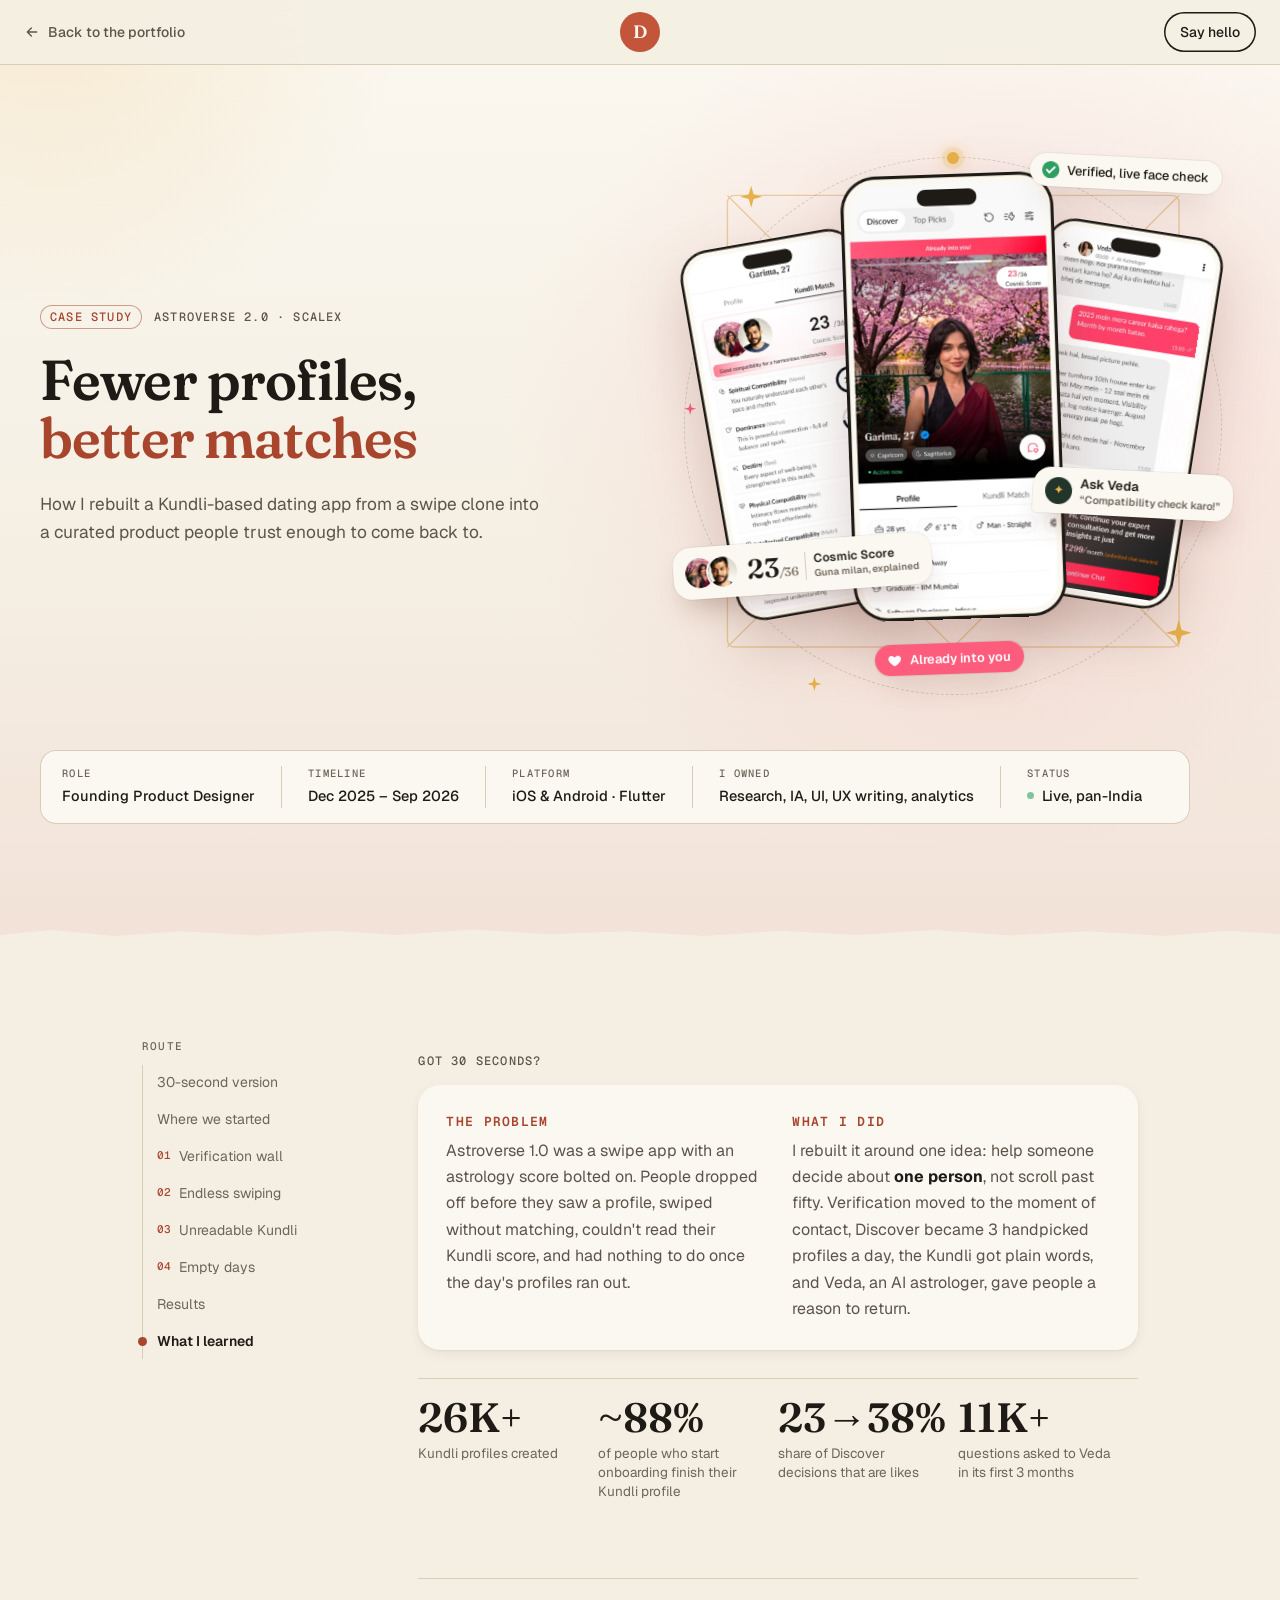
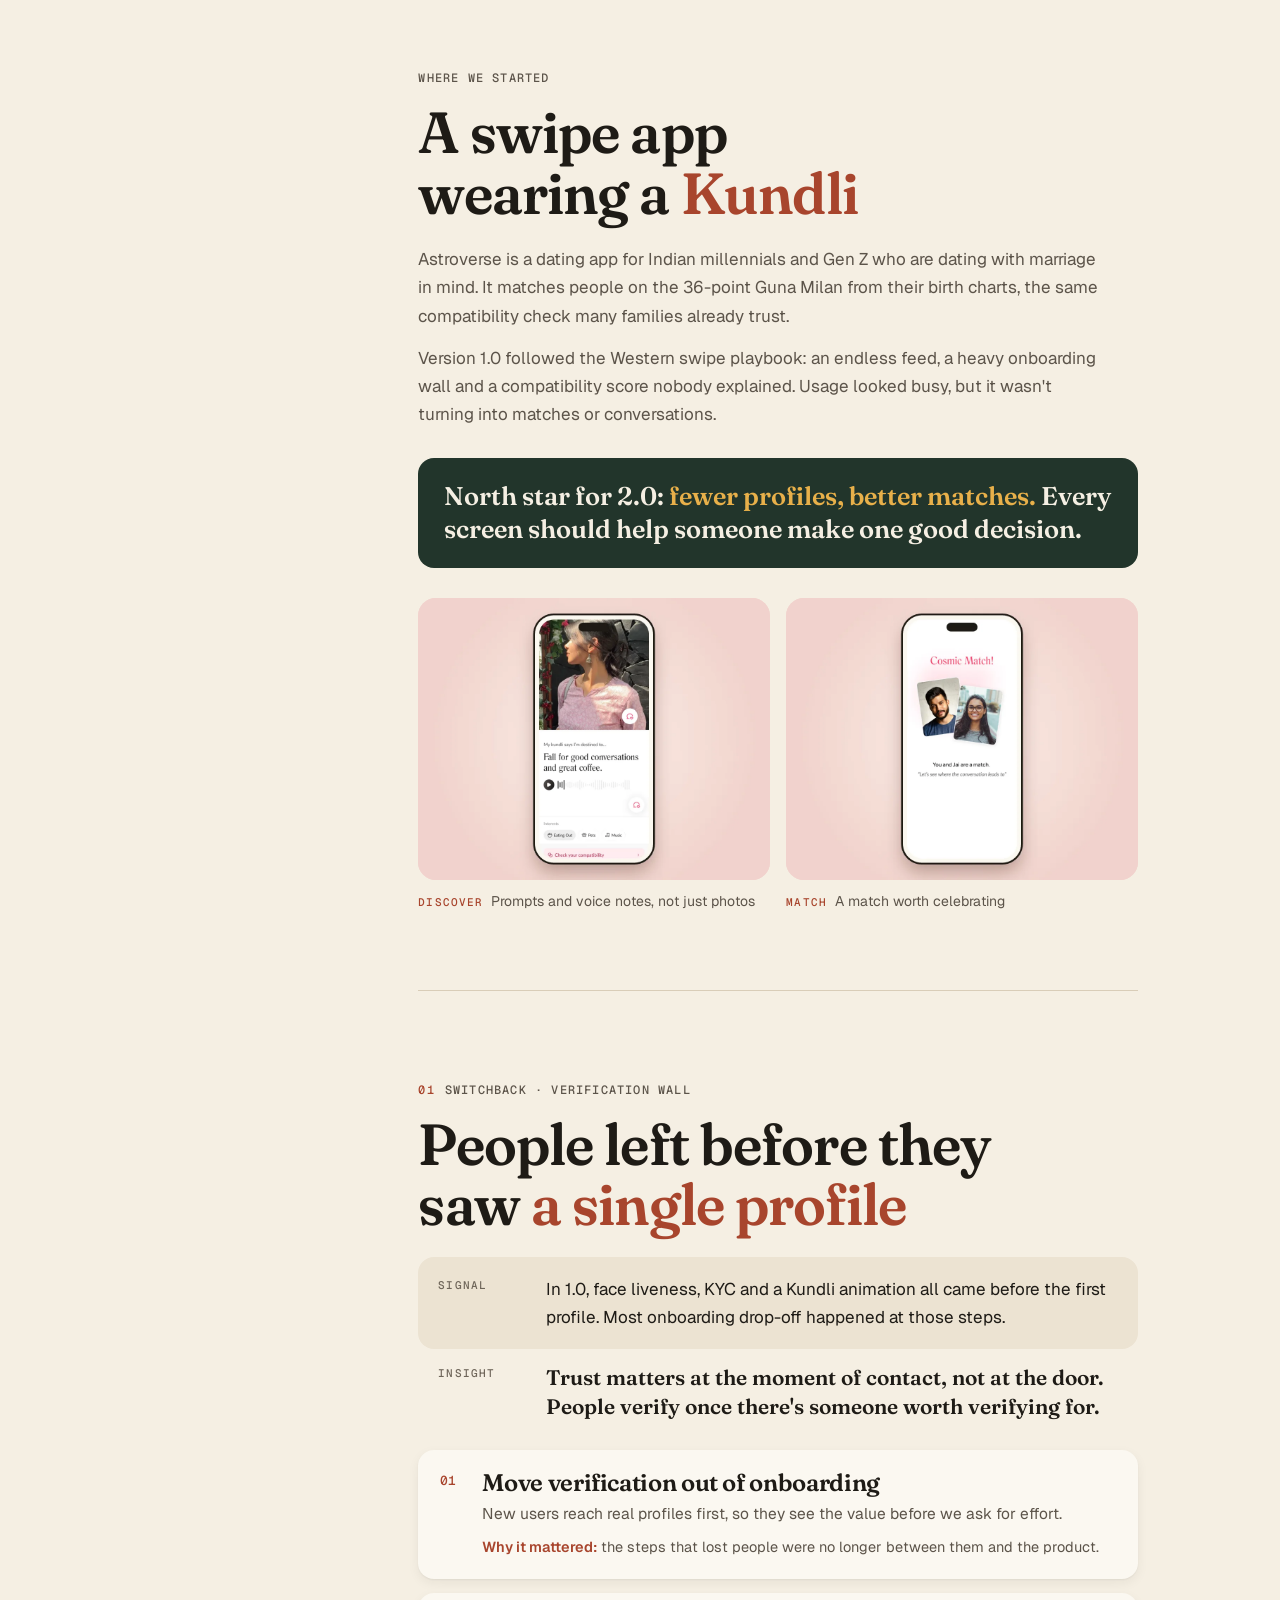
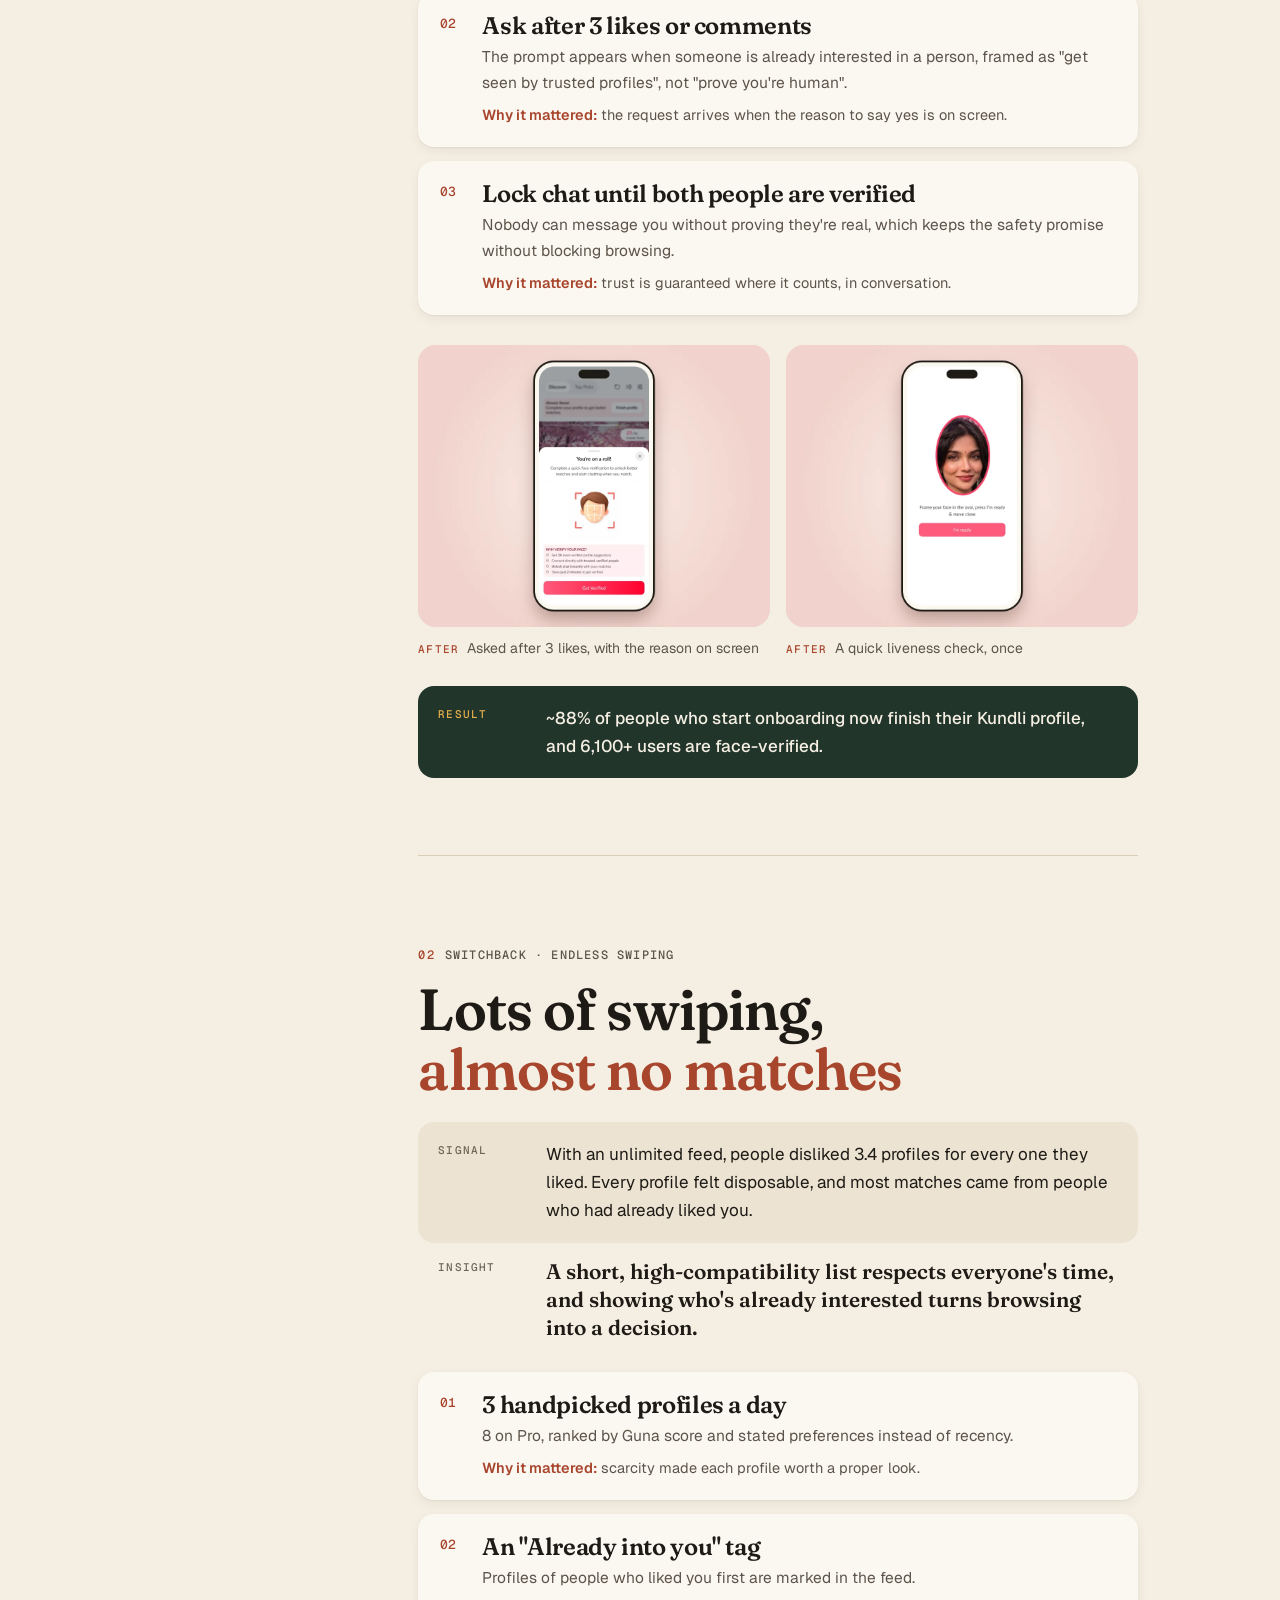
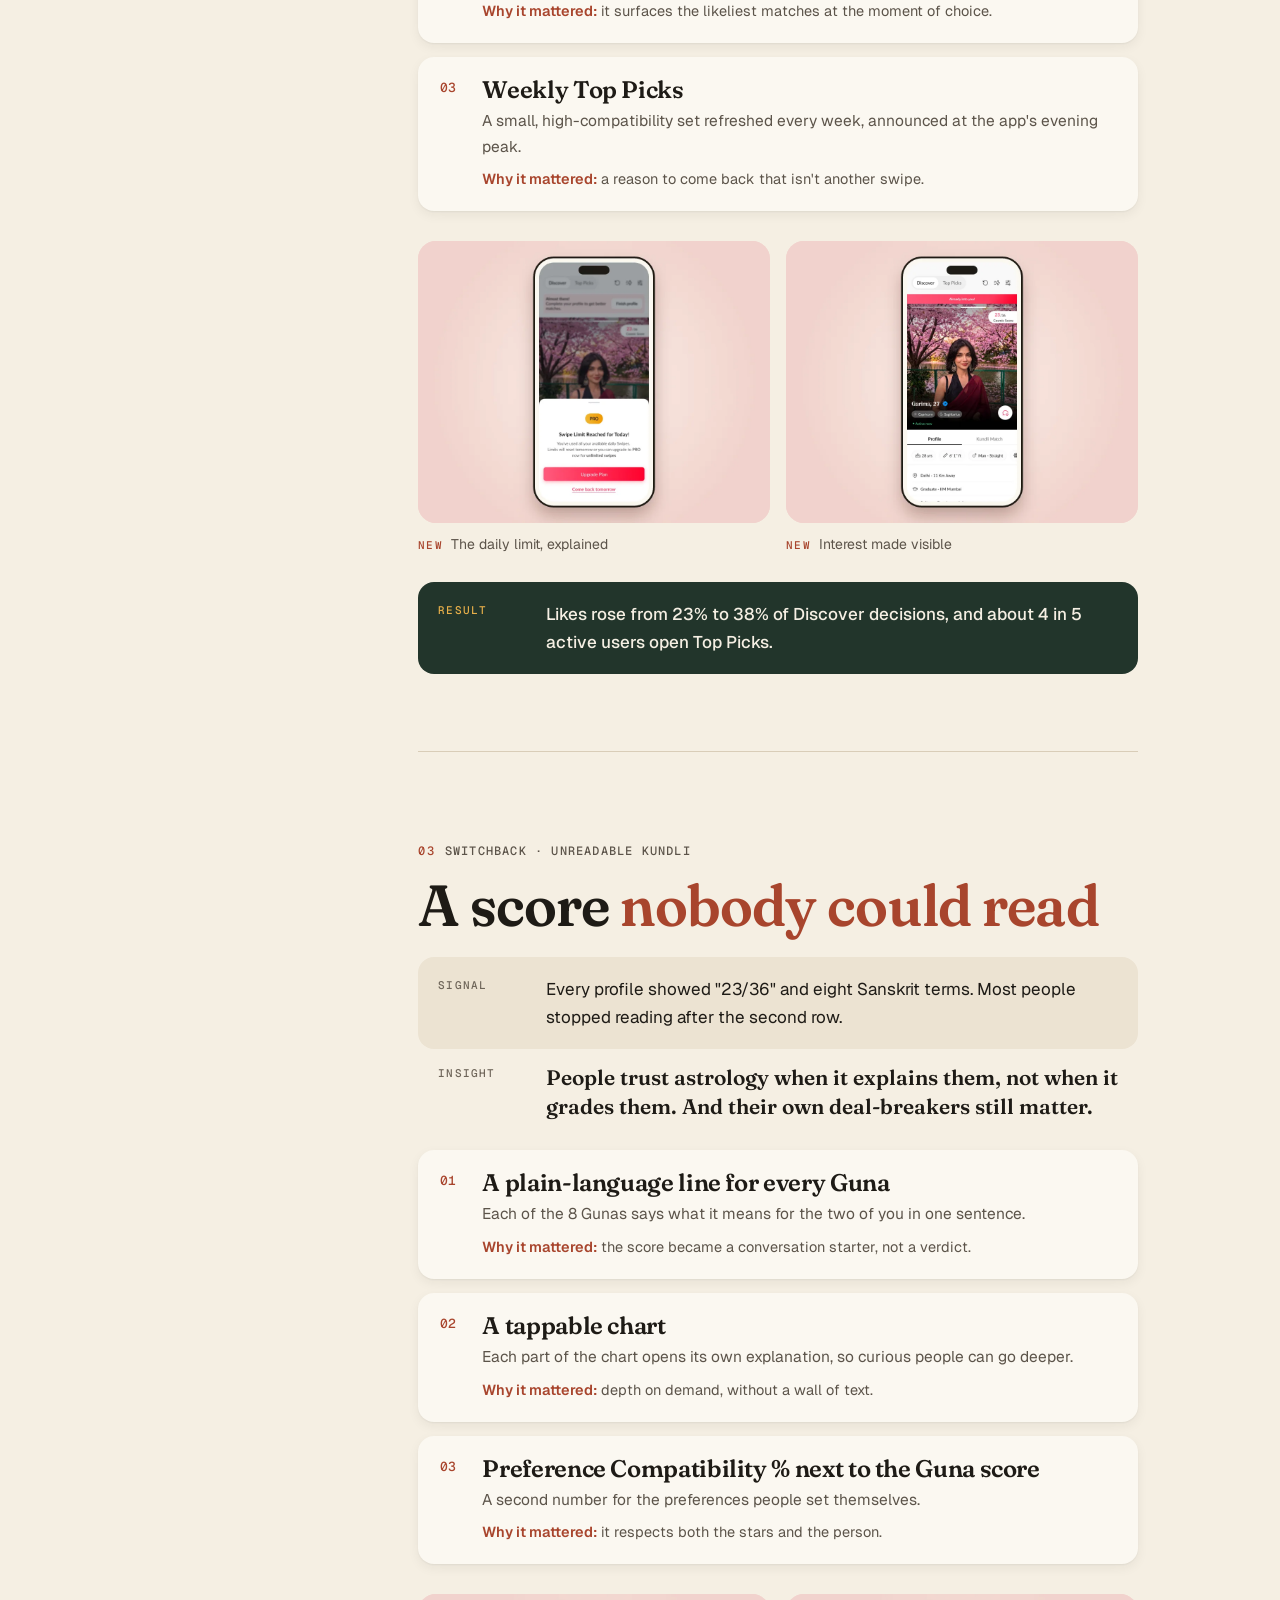
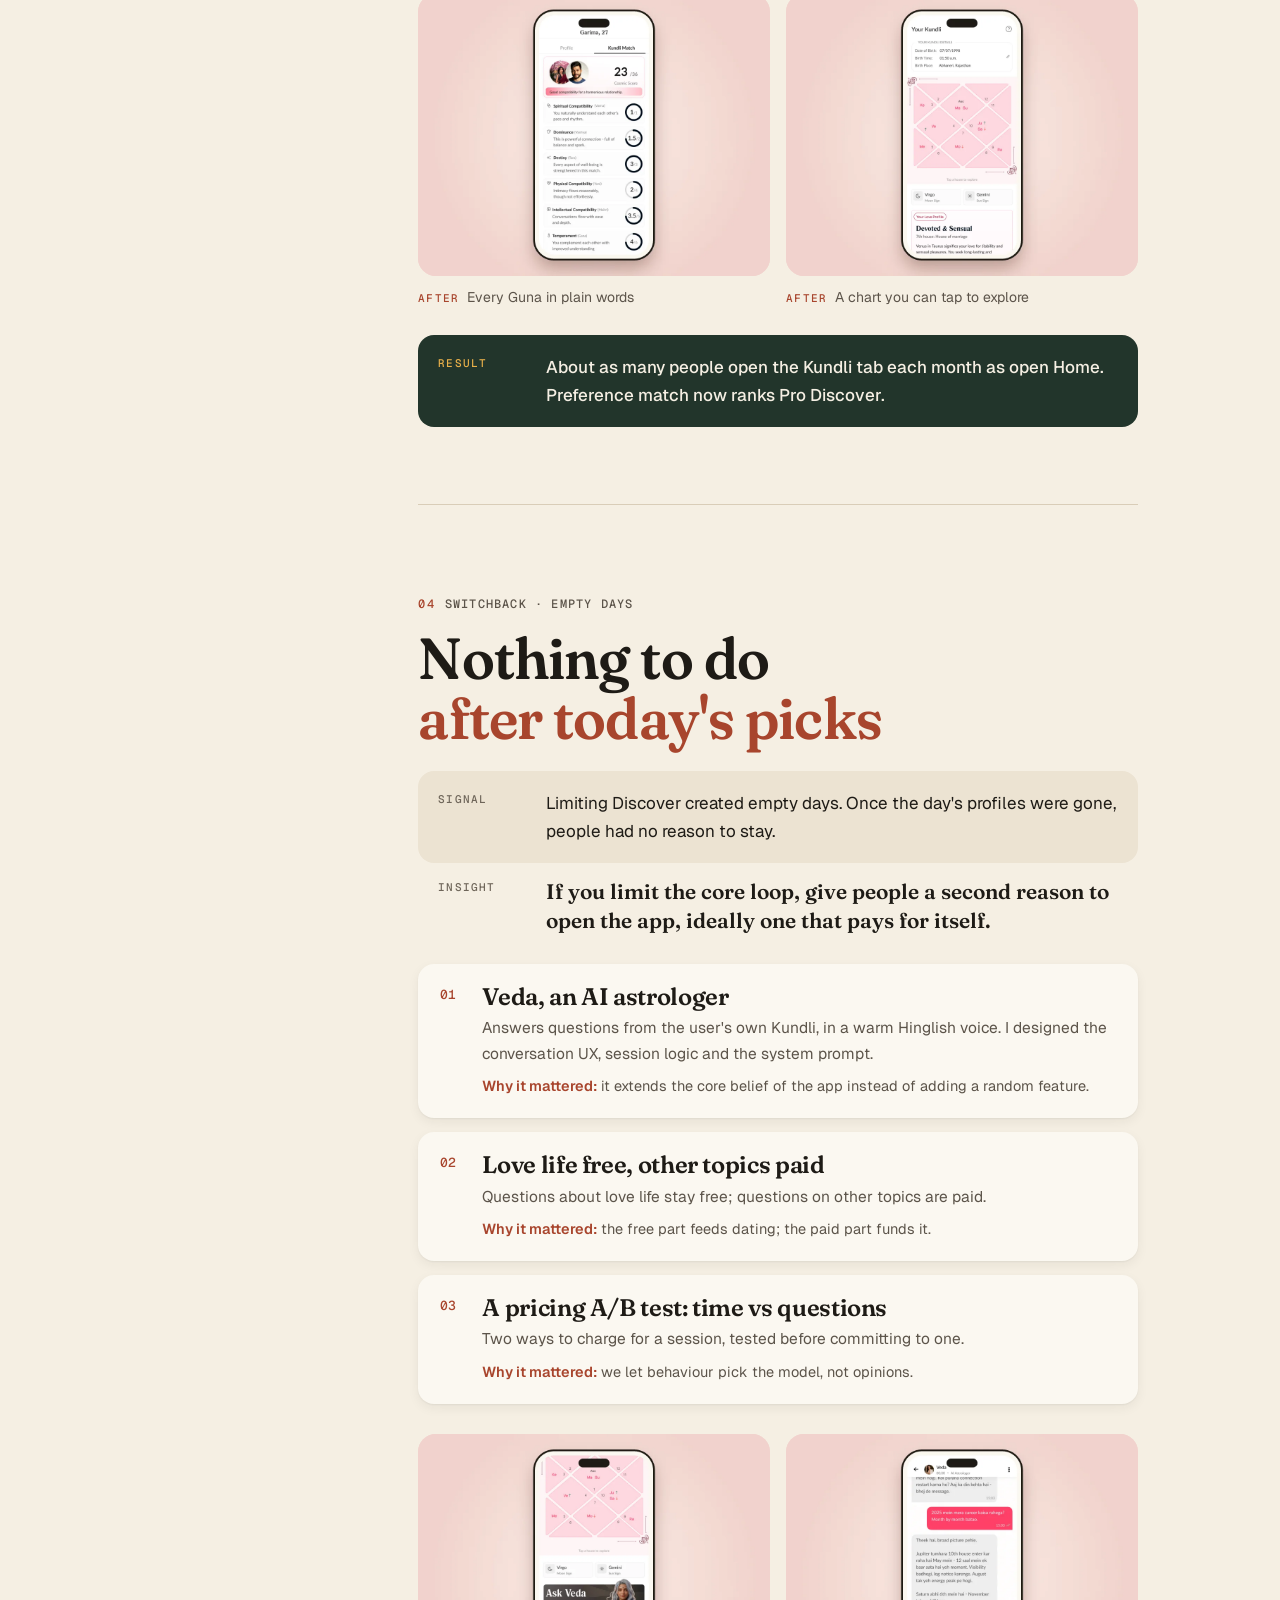
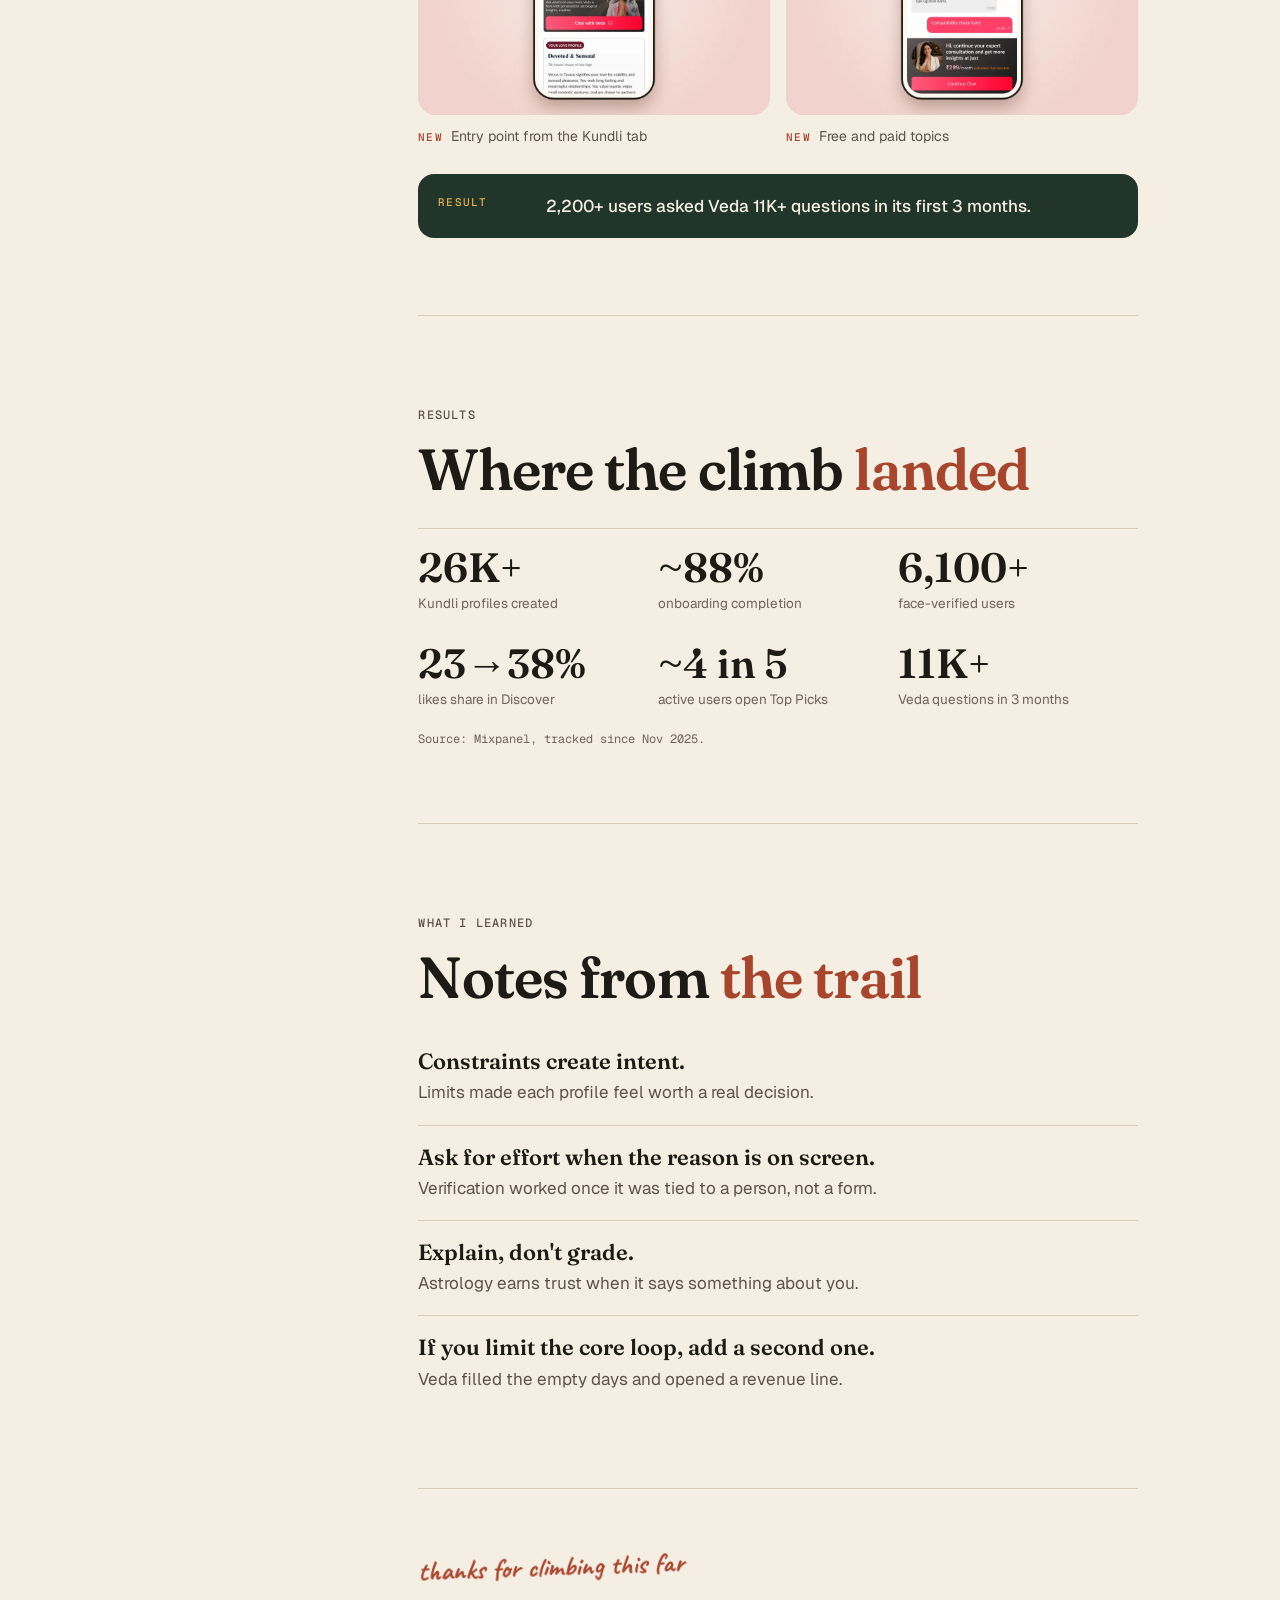
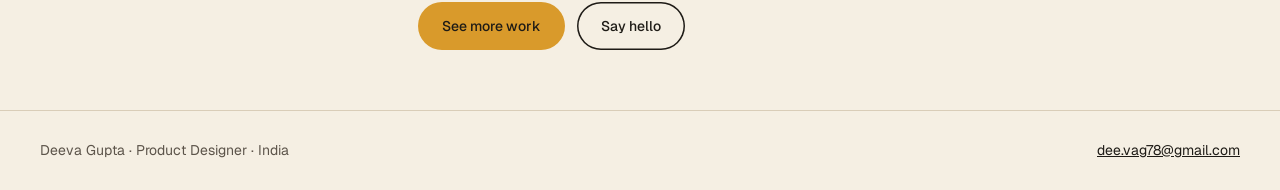
==== commit 68677699: "Astroverse case study: light hero without the pink disc, CSS cache-bust" ====
--- a/astroverse.html
+++ b/astroverse.html
@@ -12,7 +12,7 @@
   <link rel="preconnect" href="https://fonts.googleapis.com">
   <link rel="preconnect" href="https://fonts.gstatic.com" crossorigin>
   <link rel="stylesheet" href="https://fonts.googleapis.com/css2?family=Caveat:wght@700&family=Fraunces:opsz,wght,SOFT@9..144,600,0..100&family=Geist+Mono:wght@400;500&family=Geist:wght@400;500;600&display=swap">
-  <link rel="stylesheet" href="assets/css/case.css">
+  <link rel="stylesheet" href="assets/css/case.css?v=4">
 </head>
 <body>
   <a class="skip" href="#tldr">Skip to content</a>
@@ -27,7 +27,7 @@
   </header>
 
   <!-- HERO -->
-  <section class="hero has-art">
+  <section class="hero has-art light">
     <div class="wrap hero-inner">
       <div class="hero-copy">
       <p class="eyebrow"><span>Case study</span>Astroverse 2.0 · ScaleX</p>
@@ -36,7 +36,6 @@
       </div>
       <figure class="hero-art stage" role="img" aria-label="Astroverse 2.0 on three phones: Kundli Match with a 23/36 Cosmic Score, Discover showing Garima's verified profile with an Already into you tag, and a Hinglish chat with Veda, the AI astrologer">
         <div class="st">
-          <div class="st-glow"></div>
           <svg class="st-chart" viewBox="0 0 400 400" fill="none"><rect x="8" y="8" width="384" height="384" rx="6"/><path d="M200 8 392 200 200 392 8 200Z M8 8 392 392 M392 8 8 392"/></svg>
           <div class="st-orbit"><i></i></div>
           <div class="st-ph st-l" style="--d:3"><img src="assets/img/astroverse/phone-kundli.webp" width="520" height="1087" alt=""></div>
--- a/assets/css/case.css
+++ b/assets/css/case.css
@@ -10,7 +10,7 @@
   --f-sans:"Geist","Helvetica Neue",Arial,system-ui,sans-serif;
   --f-mono:"Geist Mono",ui-monospace,SFMono-Regular,Menlo,monospace;
   --f-hand:"Caveat","Segoe Print",cursive;
-  --gutter:clamp(20px,5vw,72px);
+  --gutter:24px;
   --ease:cubic-bezier(.2,.8,.2,1);
 }
 *{box-sizing:border-box}
@@ -21,7 +21,8 @@
 h1,h2,h3{font-family:var(--f-serif);font-weight:600;font-variation-settings:"SOFT" 50;letter-spacing:-.015em;line-height:1.05;margin:0;text-wrap:balance}
 h1 em,h2 em{font-style:normal;color:var(--rose-ink)}
 p{margin:0}
-.wrap{max-width:1180px;margin:0 auto;padding-inline:var(--gutter)}
+.wrap{max-width:1248px;margin:0 auto;padding-inline:var(--gutter)}
+@media (max-width:640px){:root{--gutter:20px}}
 .skip{position:fixed;left:16px;top:-60px;z-index:100;background:var(--ink);color:var(--snow);padding:10px 16px;border-radius:10px;font-weight:600;text-decoration:none}
 .skip:focus{top:16px}
 
@@ -147,20 +148,32 @@
 @media (prefers-reduced-motion:reduce){html{scroll-behavior:auto}.btn{transition:none}}
 
 /* hero stage: layered app mockup with gentle motion */
-.hero.has-art .hero-inner{grid-template-columns:minmax(0,1fr) minmax(0,600px)}
-.hero-art.stage{margin:-24px -40px 8px 0}
-.st{position:relative;aspect-ratio:1/0.98;container-type:inline-size;--mx:0;--my:0}
+.hero.has-art{padding-top:140px;background:
+  radial-gradient(55% 65% at 78% 42%,rgba(254,92,125,.16),transparent 70%),
+  radial-gradient(45% 55% at 8% 0%,rgba(232,176,74,.12),transparent 70%),
+  linear-gradient(165deg,#17261E 0%,#22352B 48%,#2F4A3B 100%)}
+.hero.has-art::before{display:block;inset:0;width:auto;opacity:.5;-webkit-mask:none;mask:none;background:
+  radial-gradient(1.2px 1.2px at 12% 18%,#F5EFE3 50%,transparent 51%),radial-gradient(1px 1px at 34% 72%,#F5EFE3 50%,transparent 51%),
+  radial-gradient(1.4px 1.4px at 46% 12%,#E8B04A 50%,transparent 51%),radial-gradient(1px 1px at 63% 88%,#F5EFE3 50%,transparent 51%),
+  radial-gradient(1.2px 1.2px at 88% 9%,#F5EFE3 50%,transparent 51%),radial-gradient(1px 1px at 22% 46%,#E8B04A 50%,transparent 51%),
+  radial-gradient(1px 1px at 95% 64%,#F5EFE3 50%,transparent 51%),radial-gradient(1.3px 1.3px at 5% 82%,#F5EFE3 50%,transparent 51%)}
+.hero.has-art .hero-inner{grid-template-columns:repeat(2,minmax(0,1fr));column-gap:clamp(32px,4vw,56px);align-items:center}
+.hero.has-art h1{font-size:clamp(40px,4.4vw,60px);max-width:none;line-height:1.04}
+.hero.has-art .hero-sub{font-size:clamp(16px,1.35vw,18px);max-width:46ch}
+.hero.has-art .eyebrow{white-space:nowrap;flex-wrap:wrap}
+.hero.has-art .facts{margin-top:clamp(24px,3vw,40px)}
+.hero-art.stage{margin:0;width:100%;max-width:560px;justify-self:center}
+.st{position:relative;aspect-ratio:1/1.02;container-type:inline-size;--mx:0;--my:0}
 .st > *{position:absolute}
-.st-glow{left:3%;top:2%;width:94%;aspect-ratio:1;border-radius:50%;background:radial-gradient(circle at 38% 30%,#FF8FA5,#FE5C7D 42%,#C23D5E 78%,#9E2F4E);box-shadow:0 0 0 14px rgba(254,92,125,.12),0 0 0 34px rgba(254,92,125,.06),0 0 120px 40px rgba(254,92,125,.28)}
-.st-chart{left:6%;top:5%;width:88%;height:auto;stroke:#FBE3B0;stroke-width:1.3;opacity:.5;scale:.9;animation:spin 160s linear infinite}
-.st-orbit{left:-4%;top:-3%;width:108%;aspect-ratio:1;border-radius:50%;border:1px dashed rgba(245,239,227,.22);animation:spin 36s linear infinite}
+.st-chart{left:8%;top:8%;width:84%;height:auto;stroke:#E8B04A;stroke-width:1.2;opacity:.28;animation:spin 160s linear infinite}
+.st-orbit{left:2%;top:3%;width:96%;aspect-ratio:1;border-radius:50%;border:1px dashed rgba(245,239,227,.2);animation:spin 36s linear infinite}
 .st-orbit i{position:absolute;left:50%;top:-6px;width:12px;height:12px;margin-left:-6px;border-radius:50%;background:#E8B04A;box-shadow:0 0 0 5px rgba(232,176,74,.18),0 0 18px #E8B04A}
 @keyframes spin{to{transform:rotate(360deg)}}
-.st-ph{transform:translate(calc(var(--mx)*var(--d)*2px),calc(var(--my)*var(--d)*2px));transition:transform .5s var(--ease);filter:drop-shadow(0 24px 28px rgba(60,10,25,.35))}
+.st-ph{transform:translate(calc(var(--mx)*var(--d)*2px),calc(var(--my)*var(--d)*2px));transition:transform .5s var(--ease);filter:drop-shadow(0 24px 30px rgba(6,14,10,.5))}
 .st-ph img{display:block;width:100%;height:auto;animation:float 7s ease-in-out infinite}
-.st-c{left:31%;top:5%;width:38%;rotate:-2deg;z-index:3;animation:rise .9s .1s var(--ease) both}
-.st-l{left:7%;top:17%;width:32%;rotate:-11deg;z-index:2;animation:fanL 1s .35s var(--ease) both}
-.st-r{left:61%;top:15%;width:32%;rotate:10deg;z-index:2;animation:fanR 1s .35s var(--ease) both}
+.st-c{left:31%;top:6%;width:38%;rotate:-2deg;z-index:3;animation:rise .9s .1s var(--ease) both}
+.st-l{left:6%;top:17%;width:32%;rotate:-10deg;z-index:2;animation:fanL 1s .35s var(--ease) both}
+.st-r{left:62%;top:15%;width:32%;rotate:9deg;z-index:2;animation:fanR 1s .35s var(--ease) both}
 .st-l img{animation-delay:-2.3s}.st-r img{animation-delay:-4.6s}
 @keyframes float{50%{translate:0 -10px}}
 @keyframes rise{from{opacity:0;translate:0 60px}}
@@ -171,24 +184,32 @@
 @keyframes pop{from{opacity:0;scale:.6}}
 @keyframes bob{50%{translate:0 -7px}}
 .chip em{display:block;font-style:normal;font-size:.82em;color:#6E6559;margin-top:2px}
-.chip-score{left:-3%;top:68%;padding:.7em 1em .7em .75em;border-radius:18px;rotate:-4deg}
+.chip-score{left:0;top:70%;padding:.7em 1em .7em .75em;border-radius:18px;rotate:-4deg}
 .avs{display:flex}.avs img{width:2.6em;height:2.6em;border-radius:50%;border:2px solid #FBF8F1}.avs img+img{margin-left:-.8em}
 .chip-score b{font:600 2.1em/1 var(--f-serif);letter-spacing:-.02em}
 .chip-score b small{font-size:.45em;color:#6E6559;font-weight:500;margin-left:1px}
 .chip-score .lbl{font-weight:600;font-size:.92em;padding-left:.7em;border-left:1px solid #D9CDB8}
-.chip-ver{right:-4%;top:3%;border-radius:999px;rotate:3deg}
+.chip-ver{right:2%;top:3%;border-radius:999px;rotate:3deg}
 .chip-ver svg{width:1.35em;height:1.35em}.chip-ver circle{fill:#2E9E62}.chip-ver path{stroke:#fff;stroke-width:2.2;fill:none;stroke-linecap:round;stroke-linejoin:round}
-.chip-like{left:37%;top:88%;background:#FE5C7D;color:#fff;border-radius:999px;font-weight:600;rotate:-2deg}
+.chip-like{left:36%;top:88%;background:#FE5C7D;color:#fff;border-radius:999px;font-weight:600;rotate:-2deg}
 .chip-like svg{width:1.2em;height:1.2em;fill:#fff;animation:beat 1.6s ease-in-out infinite}
 @keyframes beat{0%,40%,100%{scale:1}20%{scale:1.25}}
-.chip-veda{right:-8%;top:62%;border-radius:18px 18px 18px 4px;rotate:3deg}
+.chip-veda{right:0;top:58%;border-radius:18px 18px 18px 4px;rotate:3deg}
 .vd{display:grid;place-items:center;width:2.1em;height:2.1em;border-radius:50%;background:#22352B;color:#E8B04A;font-size:1em}
 .chip-veda>span:last-child{font-weight:600}
 /* sparkles */
 .spk{width:22px;height:22px;background:#E8B04A;clip-path:polygon(50% 0,61% 39%,100% 50%,61% 61%,50% 100%,39% 61%,0 50%,39% 39%);animation:tw 3.2s ease-in-out infinite}
-.k1{left:12%;top:8%}.k2{left:94%;top:30%;width:16px;height:16px;background:#F5EFE3;animation-delay:-1s}.k3{left:90%;top:86%;width:28px;height:28px;animation-delay:-2s}.k4{left:2%;top:46%;width:12px;height:12px;background:#F1D3CC;animation-delay:-.5s}.k5{left:28%;top:94%;width:14px;height:14px;background:#F5EFE3;animation-delay:-1.6s}
+.k1{left:12%;top:8%}.k2{left:94%;top:30%;width:16px;height:16px;background:#F5EFE3;animation-delay:-1s}.k3{left:88%;top:84%;width:26px;height:26px;animation-delay:-2s}.k4{left:2%;top:46%;width:12px;height:12px;background:#F1D3CC;animation-delay:-.5s}.k5{left:24%;top:94%;width:14px;height:14px;background:#F5EFE3;animation-delay:-1.6s}
 @keyframes tw{50%{scale:.45;opacity:.5}}
-@media (max-width:1240px){.chip-veda{right:0}.chip-ver{right:2%}}
-.hero.has-art .eyebrow{white-space:nowrap;flex-wrap:wrap}
-@media (max-width:900px){.hero.has-art .hero-inner{grid-template-columns:1fr}.hero-art.stage{margin:28px auto 0;max-width:560px;width:100%}.chip-score{left:0;top:74%}.chip-veda{top:50%}}
+@media (max-width:900px){.hero.has-art{padding-top:112px}.hero.has-art .hero-inner{grid-template-columns:1fr}.hero-art.stage{margin-top:28px}.chip-score{top:74%}.chip-veda{top:50%}}
 @media (prefers-reduced-motion:reduce){.st *,.st-ph img{animation:none!important;transition:none!important}}
+/* light hero variant */
+.hero.has-art.light{color:var(--ink);background:radial-gradient(55% 65% at 78% 45%,rgba(254,92,125,.16),transparent 70%),radial-gradient(40% 50% at 4% 0%,rgba(232,176,74,.18),transparent 70%),linear-gradient(180deg,#FBF8F1 0%,#F5EFE3 60%,#F2E2D8 100%)}
+.hero.has-art.light::before{display:none}
+.light .eyebrow{color:var(--ink-2)}.light .eyebrow span{color:var(--rose-ink);box-shadow:inset 0 0 0 1px rgba(168,69,45,.5)}
+.light h1 em{color:var(--rose-ink)}.light .hero-sub{color:var(--ink-2)}
+.light .facts{background:#FBF8F1;box-shadow:inset 0 0 0 1px var(--rule)}.light .facts div{border-color:var(--rule)}.light .facts dt{color:var(--ink-3)}.light .facts dd{color:var(--ink)}
+.light .st-orbit{border-color:rgba(30,27,22,.16)}.light .st-chart{stroke:#C98A1E;opacity:.35}
+.light .st-ph{filter:drop-shadow(0 26px 30px rgba(90,40,30,.22))}
+.light .chip{box-shadow:0 0 0 1px rgba(30,27,22,.06),0 16px 30px -12px rgba(90,40,30,.35)}
+.light .k2,.light .k5{background:#E8B04A}.light .k4{background:#FE5C7D}
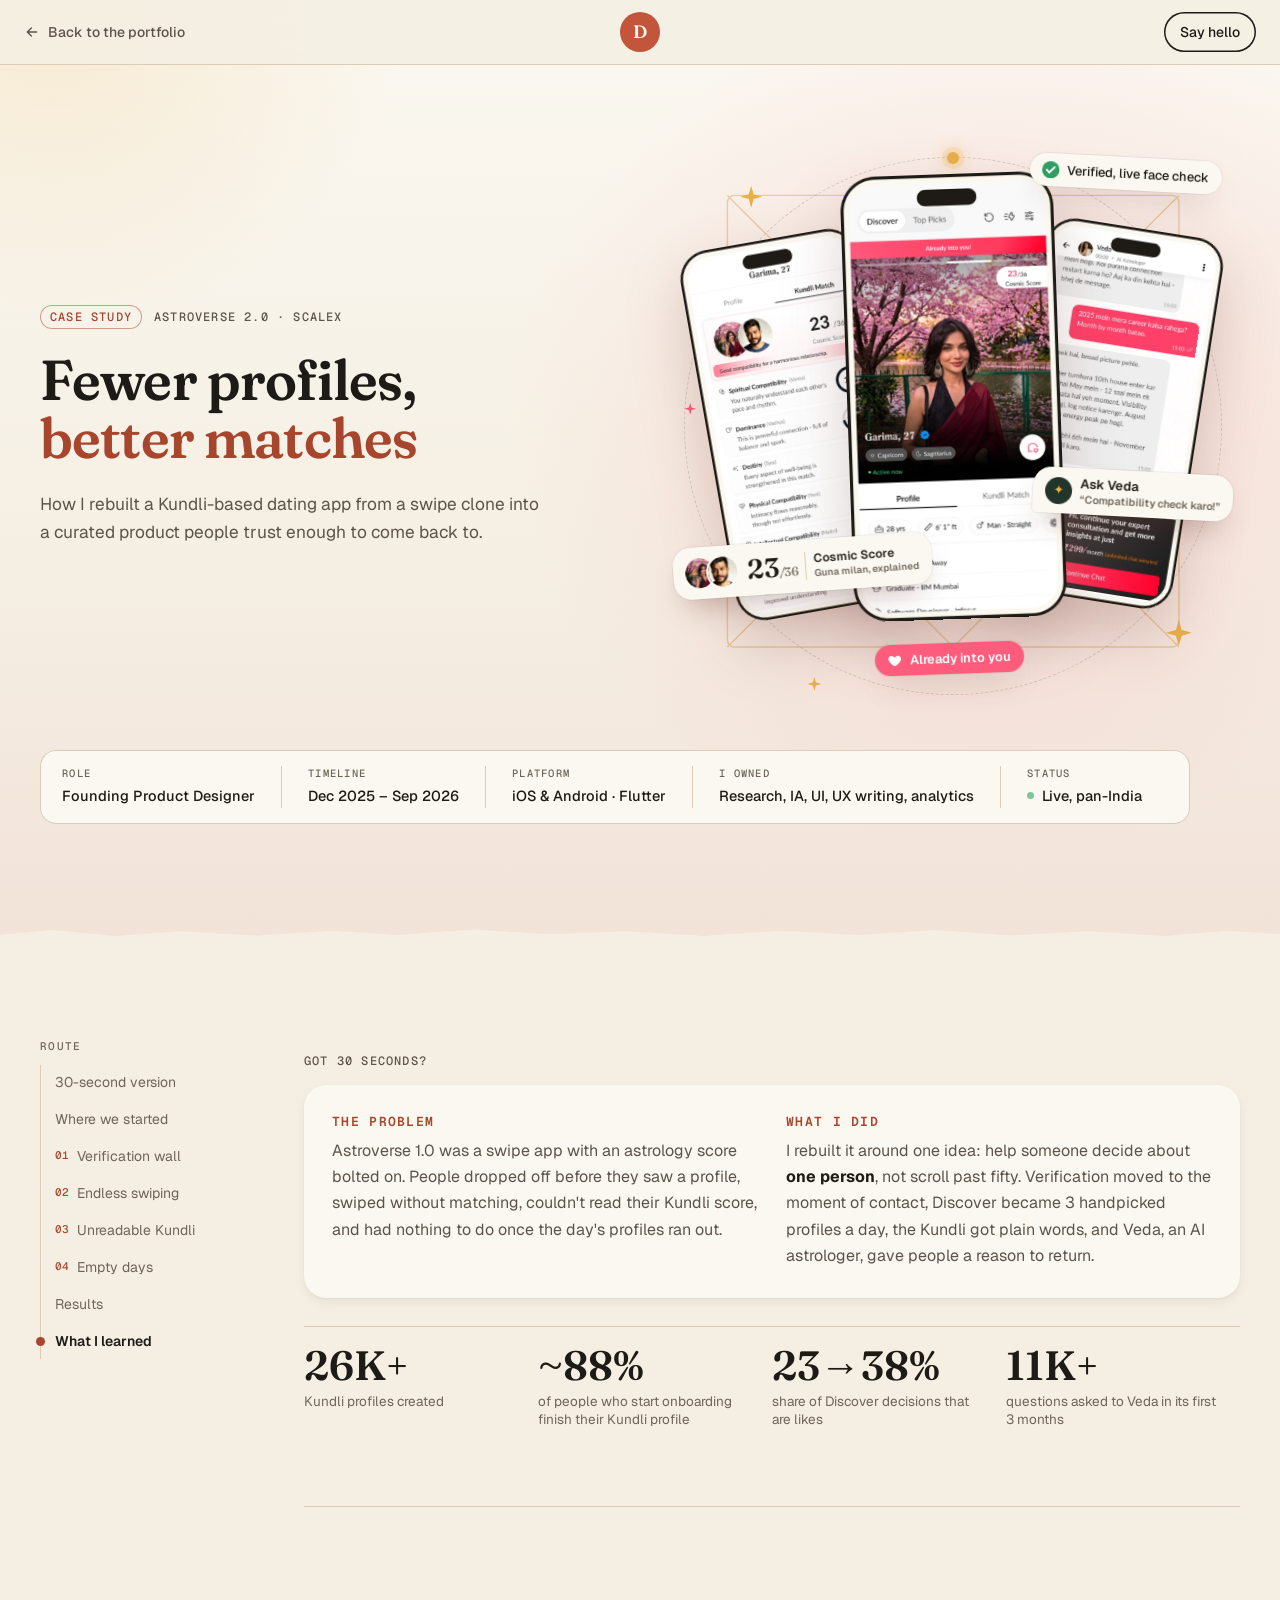
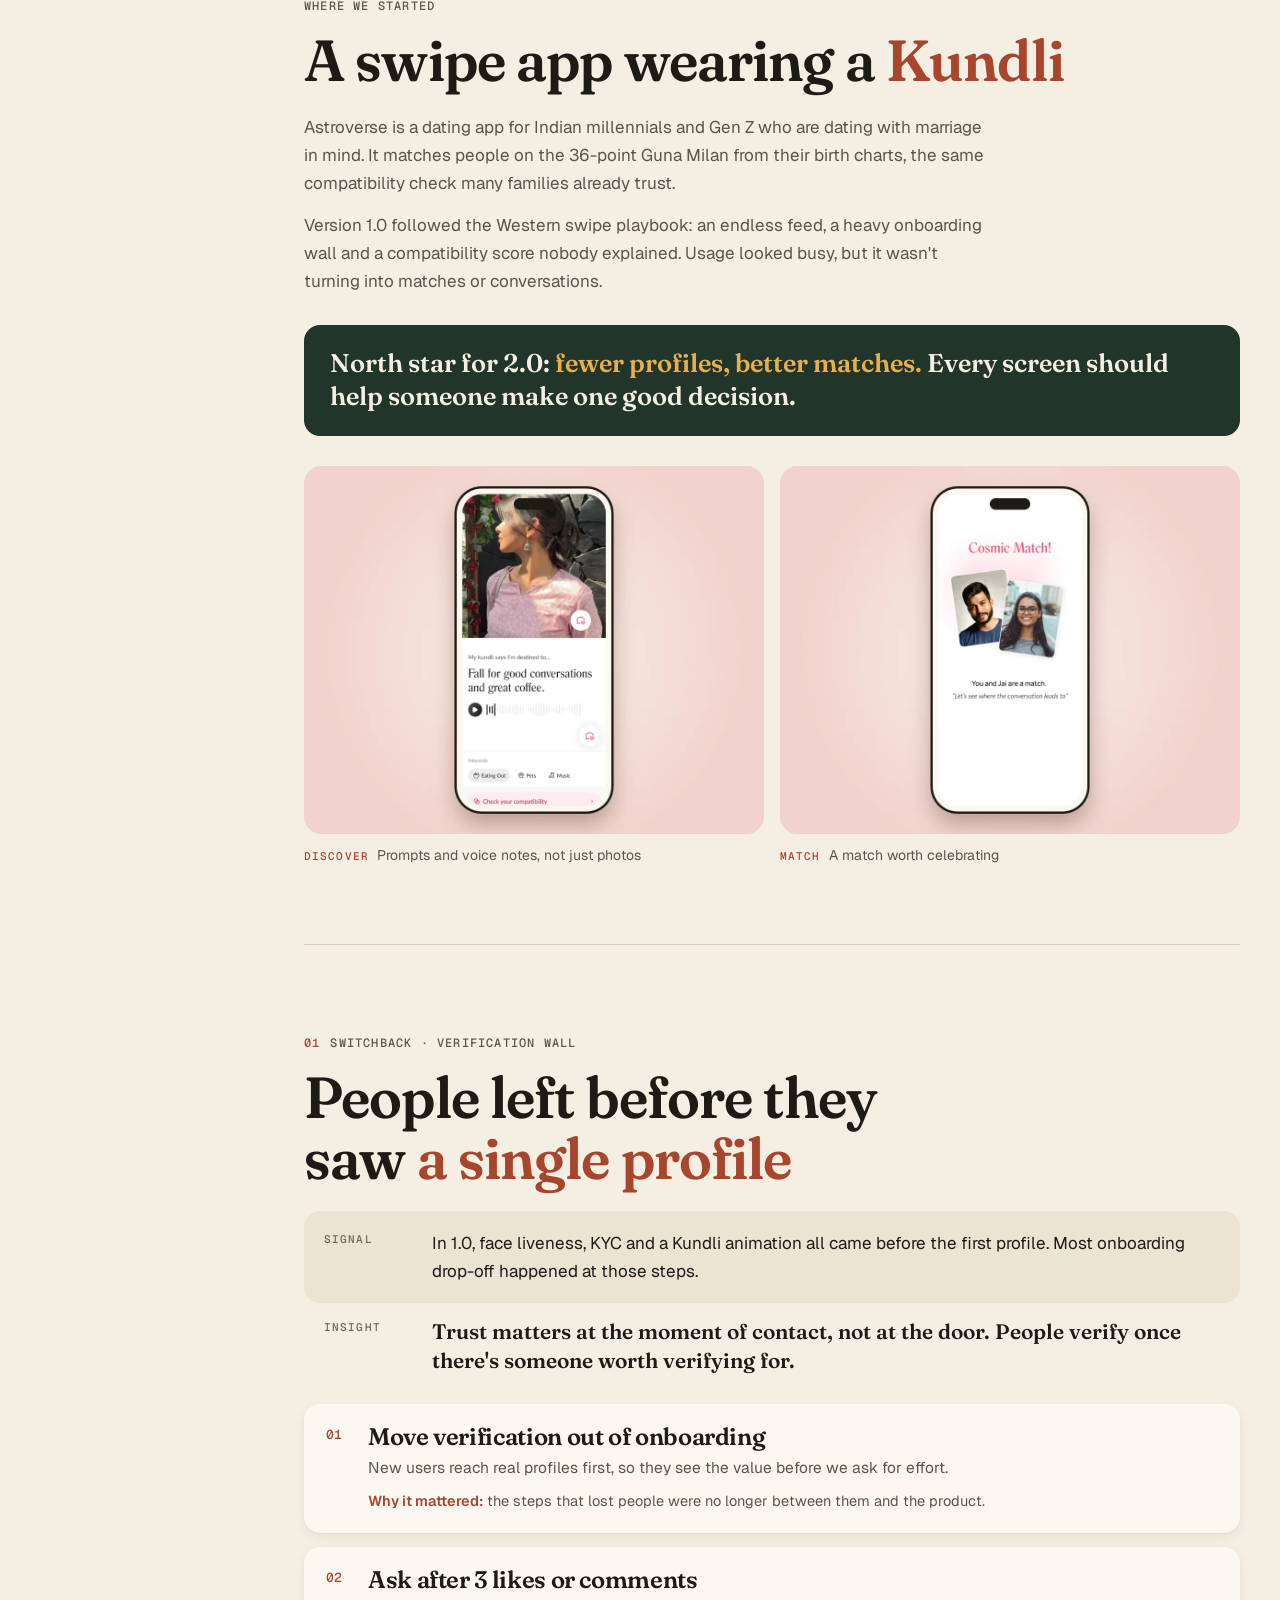
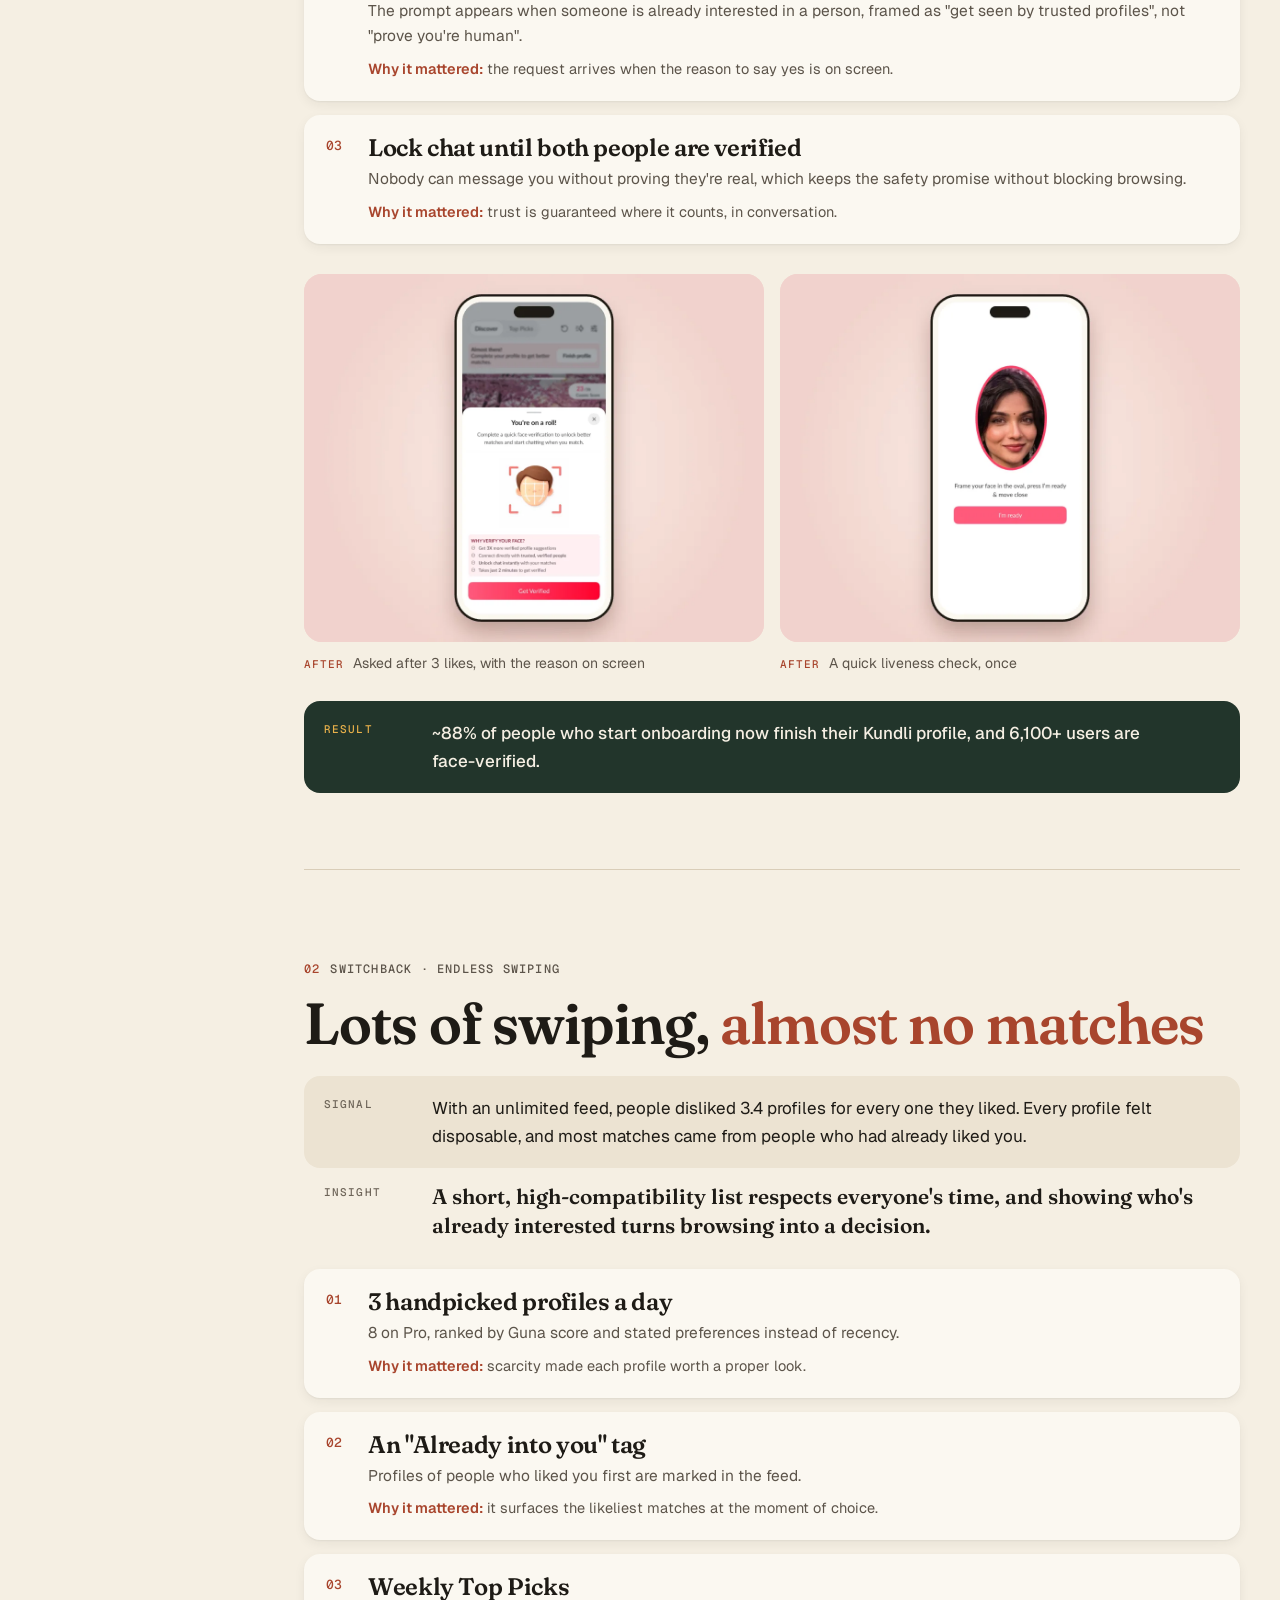
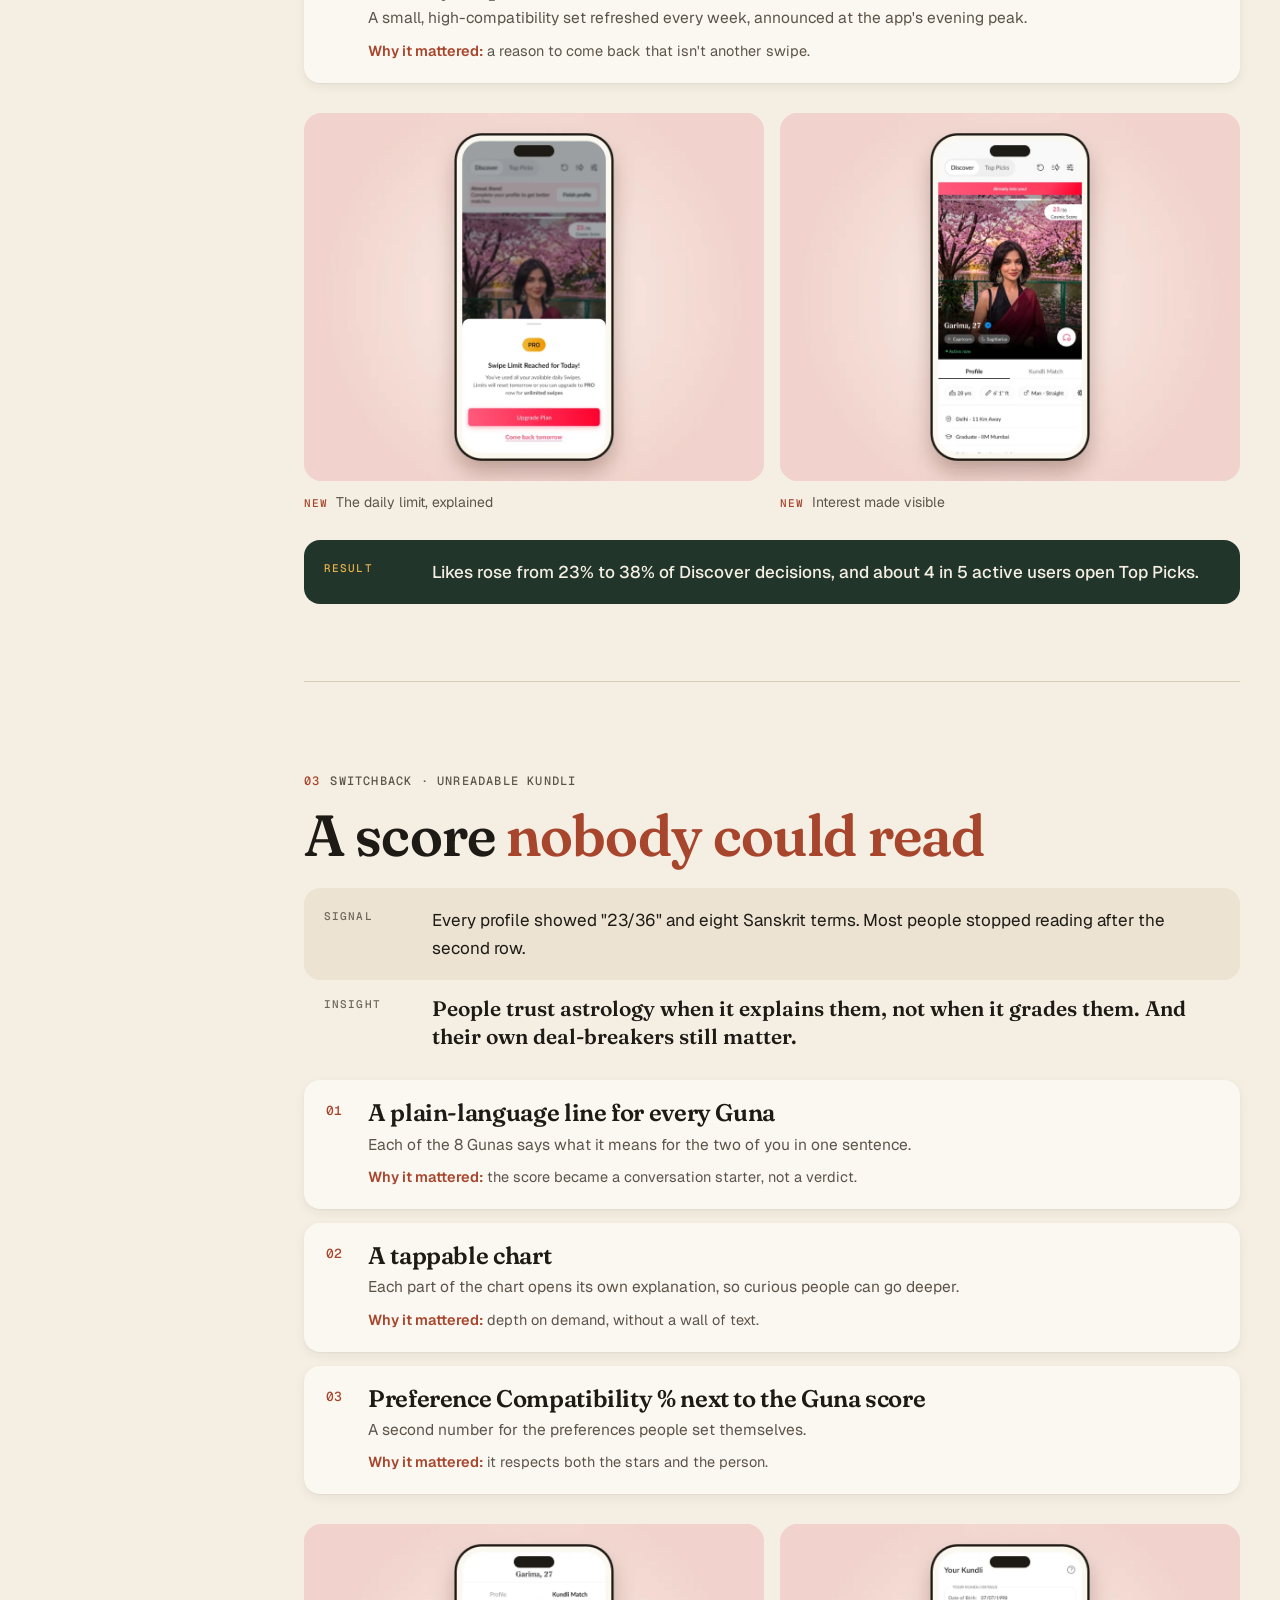
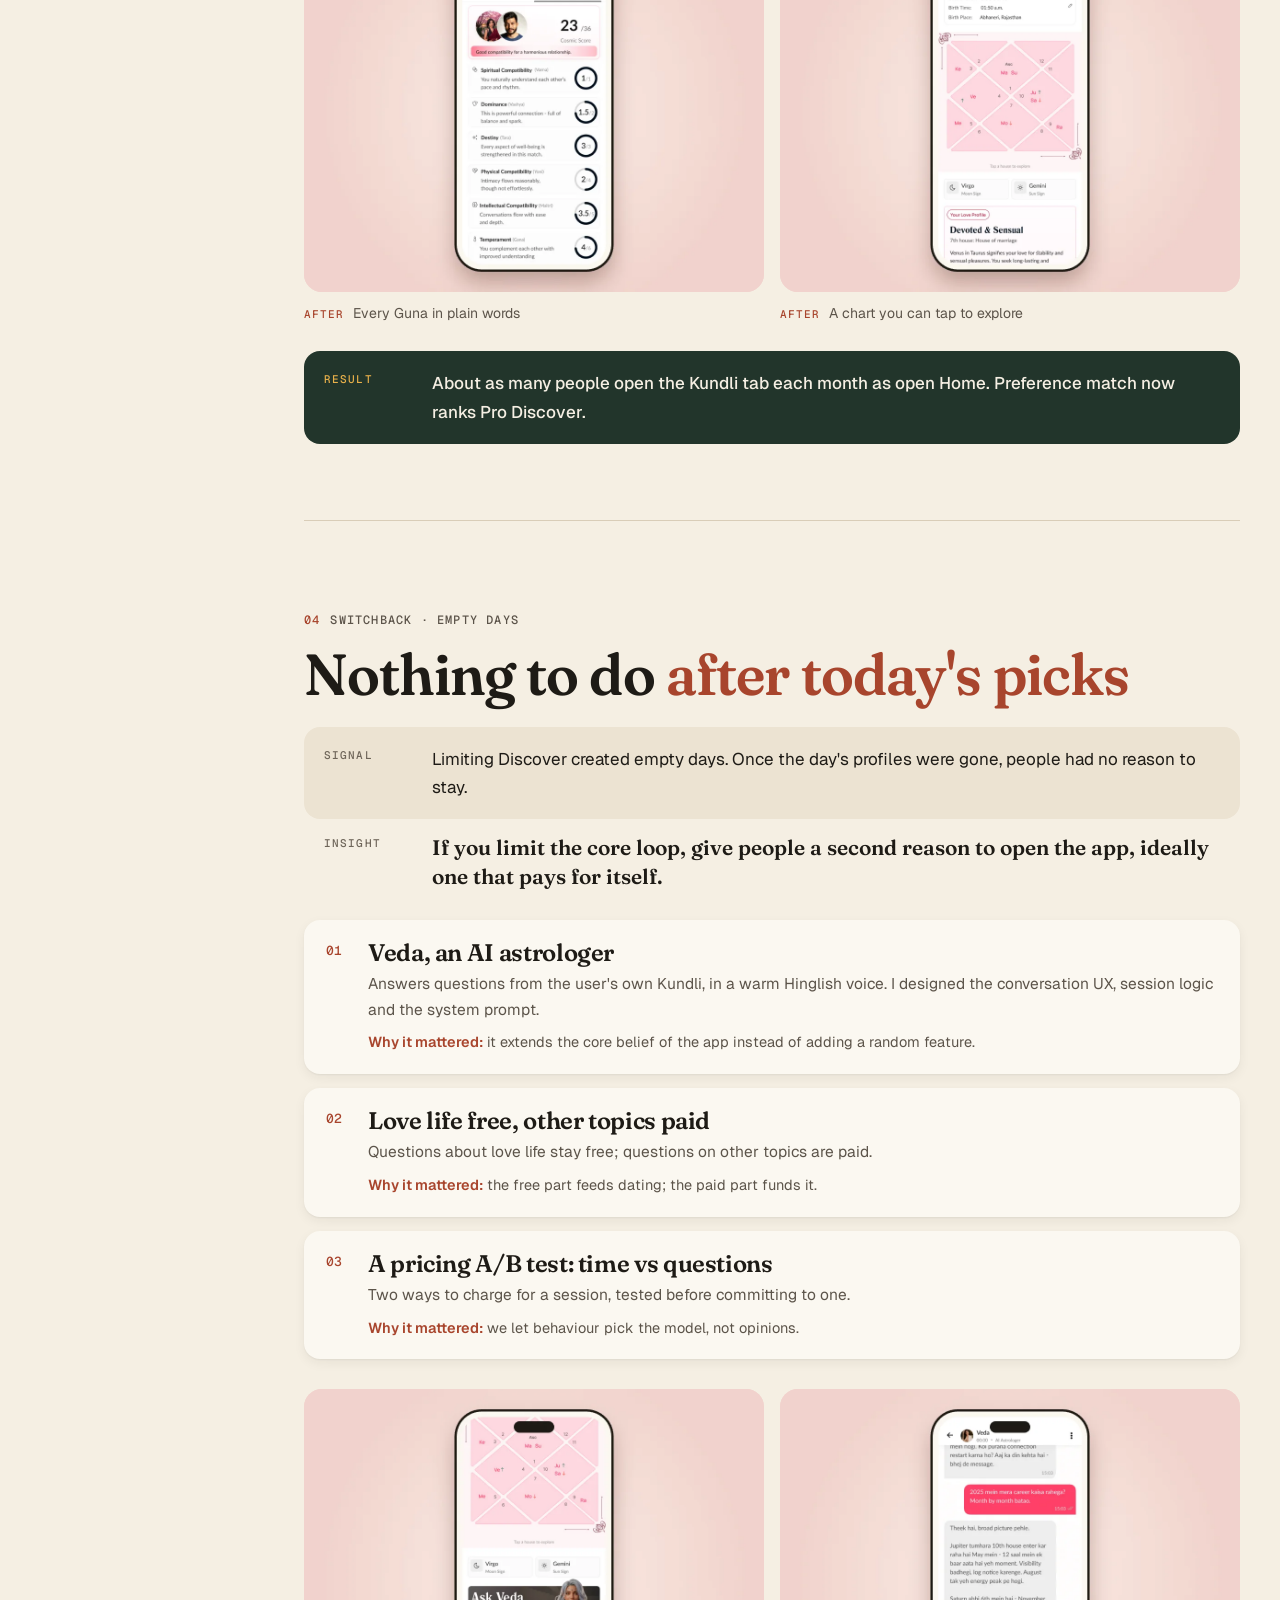
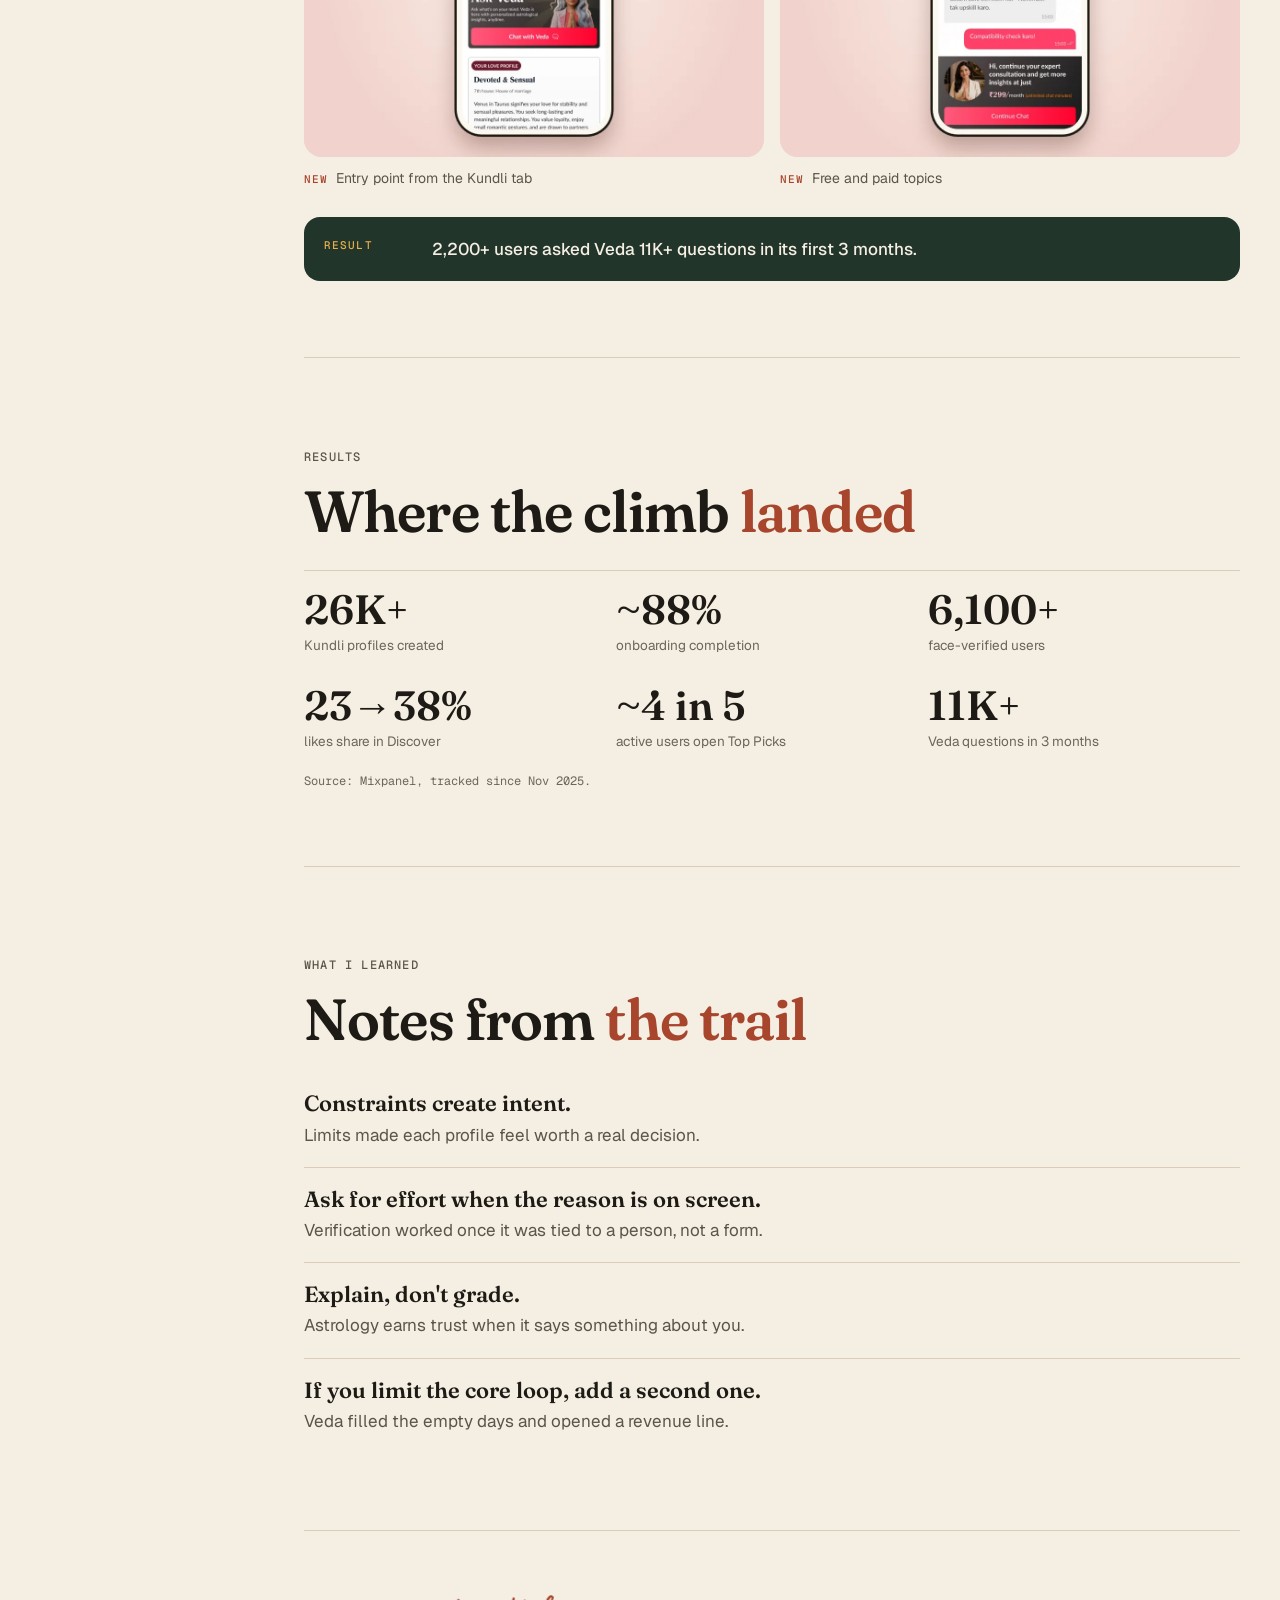
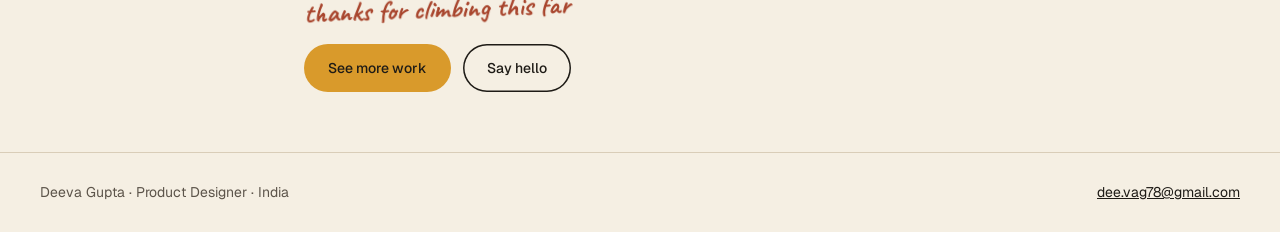
==== commit 7ea23144: "Astroverse case study: refresh stylesheet version" ====
--- a/astroverse.html
+++ b/astroverse.html
@@ -12,7 +12,7 @@
   <link rel="preconnect" href="https://fonts.googleapis.com">
   <link rel="preconnect" href="https://fonts.gstatic.com" crossorigin>
   <link rel="stylesheet" href="https://fonts.googleapis.com/css2?family=Caveat:wght@700&family=Fraunces:opsz,wght,SOFT@9..144,600,0..100&family=Geist+Mono:wght@400;500&family=Geist:wght@400;500;600&display=swap">
-  <link rel="stylesheet" href="assets/css/case.css?v=4">
+  <link rel="stylesheet" href="assets/css/case.css?v=5">
 </head>
 <body>
   <a class="skip" href="#tldr">Skip to content</a>
--- a/assets/css/case.css
+++ b/assets/css/case.css
@@ -70,7 +70,7 @@
 
 /* body layout */
 .paper{padding:clamp(56px,8vw,100px) 0 40px}
-.layout{display:grid;grid-template-columns:200px minmax(0,720px);gap:clamp(32px,6vw,90px);justify-content:center}
+.layout{display:grid;grid-template-columns:200px minmax(0,1fr);gap:clamp(32px,5vw,72px)}
 .toc{position:sticky;top:96px;align-self:start}
 .toc-title{font:500 11px var(--f-mono);letter-spacing:.12em;text-transform:uppercase;color:var(--ink-3);margin-bottom:12px}
 .toc ol{list-style:none;margin:0;padding:0 0 0 14px;border-left:1.5px solid var(--rule);display:grid;gap:2px}
@@ -213,3 +213,21 @@
 .light .st-ph{filter:drop-shadow(0 26px 30px rgba(90,40,30,.22))}
 .light .chip{box-shadow:0 0 0 1px rgba(30,27,22,.06),0 16px 30px -12px rgba(90,40,30,.35)}
 .light .k2,.light .k5{background:#E8B04A}.light .k4{background:#FE5C7D}
+/* Wishup hero: work board backdrop, phones cropped from the case study tiles */
+.hero.has-art.light.wu{background:radial-gradient(55% 65% at 78% 45%,rgba(26,99,186,.12),transparent 70%),radial-gradient(45% 55% at 4% 0%,rgba(127,197,155,.22),transparent 70%),linear-gradient(180deg,#FBF8F1 0%,#F3F1E6 60%,#E6ECDF 100%)}
+.wu .st-board{left:2%;top:16%;width:96%;height:auto;stroke:rgba(26,99,186,.22);stroke-width:1.2;stroke-dasharray:4 5}
+.wu .st-board .cards rect{fill:rgba(26,99,186,.05);stroke:rgba(26,99,186,.16);stroke-dasharray:none}
+.st-ph .crop{display:block;aspect-ratio:346/712;overflow:hidden;border-radius:16.5%/8%;animation:float 7s ease-in-out infinite}
+.st-ph .crop img{display:block;width:289.02%;max-width:none;height:auto;margin:-12.72% 0 0 -94.51%;animation:none}
+.st-l .crop{animation-delay:-2.3s}.st-r .crop{animation-delay:-4.6s}
+.chip-task{left:0;top:66%;border-radius:16px;rotate:-4deg}
+.tk{display:grid;place-items:center;width:2.1em;height:2.1em;border-radius:10px;background:#E7EEF8}
+.tk svg{width:1.3em;height:1.3em}.tk rect{fill:#1A63BA}.tk path{stroke:#fff;stroke-width:2.2;fill:none;stroke-linecap:round;stroke-linejoin:round}
+.chip-task>span:last-child,.chip-voice>span:last-child{font-weight:600}
+.chip-add{left:39%;top:88%;background:#1A63BA;color:#fff;border-radius:999px;font-weight:600;rotate:-2deg}
+.chip-add b{font-size:1.3em;line-height:1}
+.chip-voice{right:0;top:56%;border-radius:18px 18px 18px 4px;rotate:3deg}
+.mic{display:grid;place-items:center;width:2.1em;height:2.1em;border-radius:50%;background:#22352B}
+.mic svg{width:1.15em;height:1.15em;fill:none;stroke:#E8B04A;stroke-width:2;stroke-linecap:round}
+.wu .spk{background:#7FC59B}.wu .k1{background:#E8B04A}.wu .k4{background:#1A63BA}
+@media (max-width:900px){.chip-task{top:72%}.chip-voice{top:48%}}
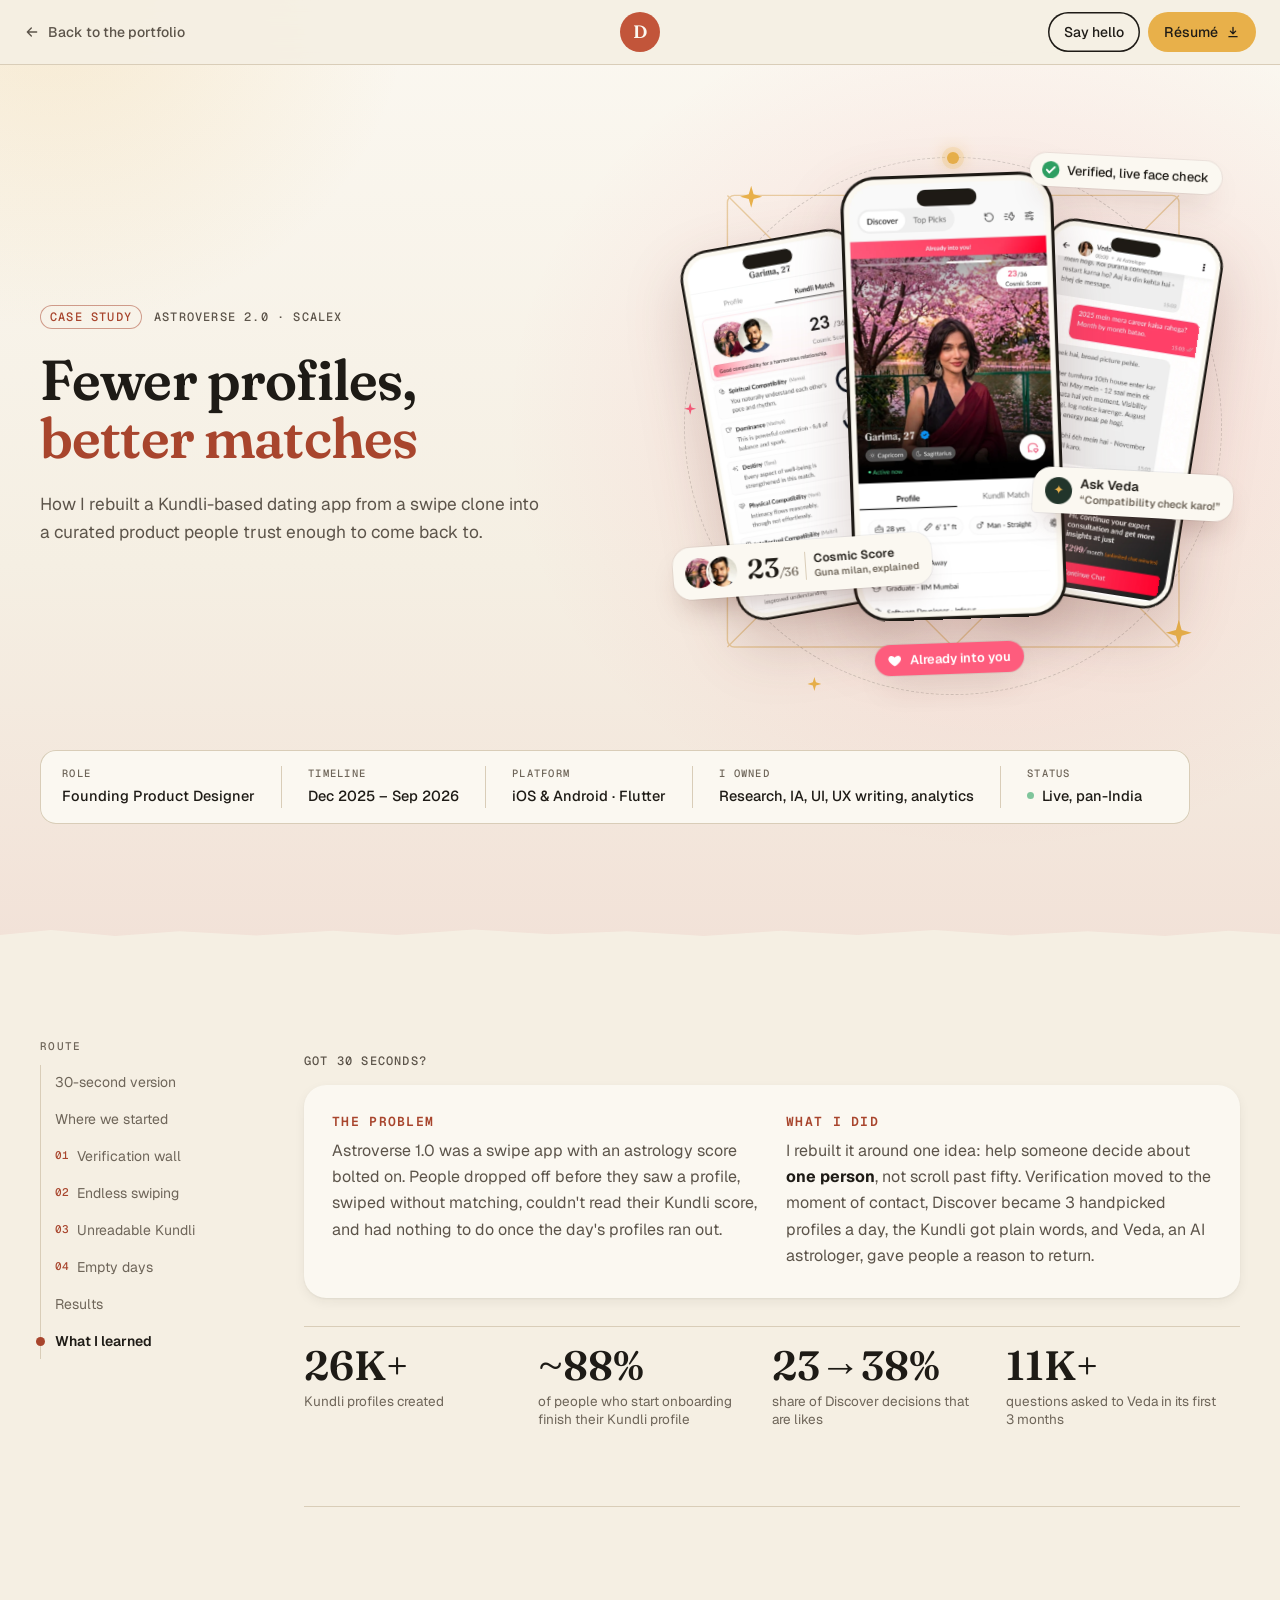
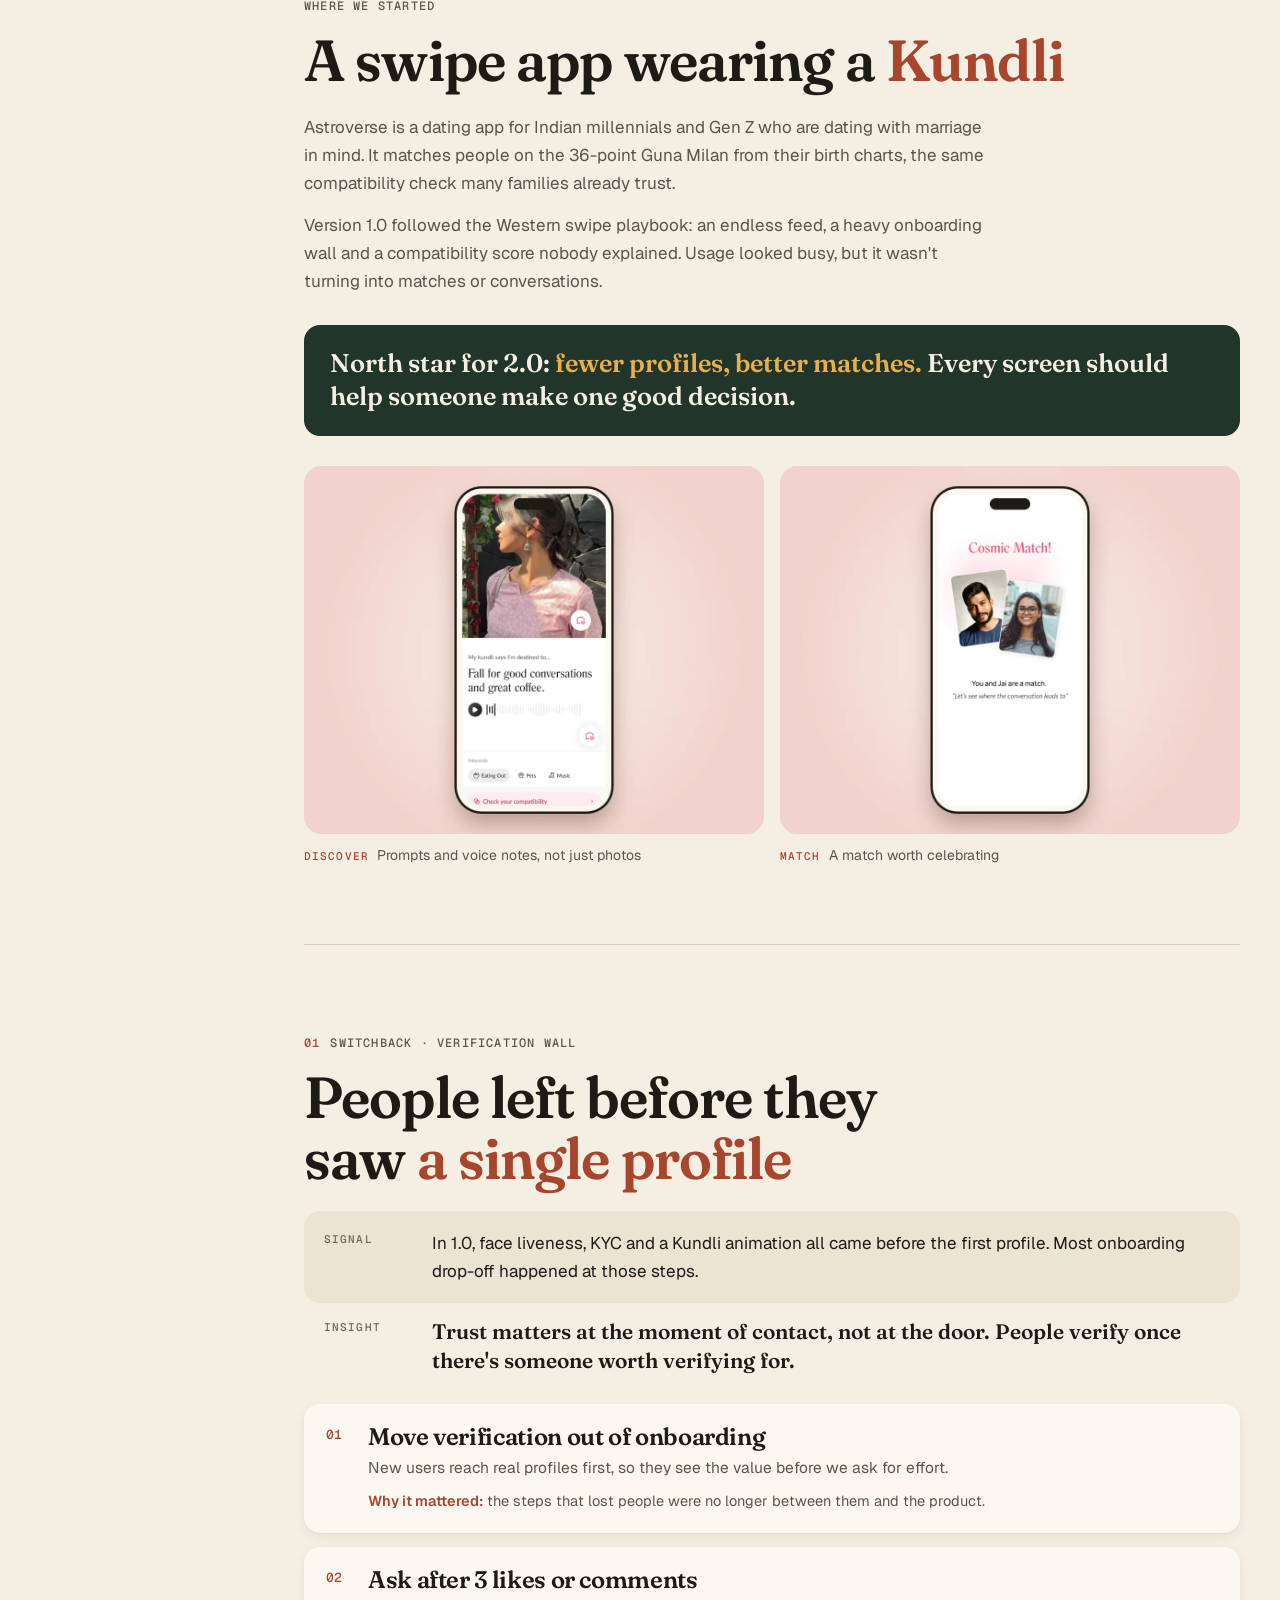
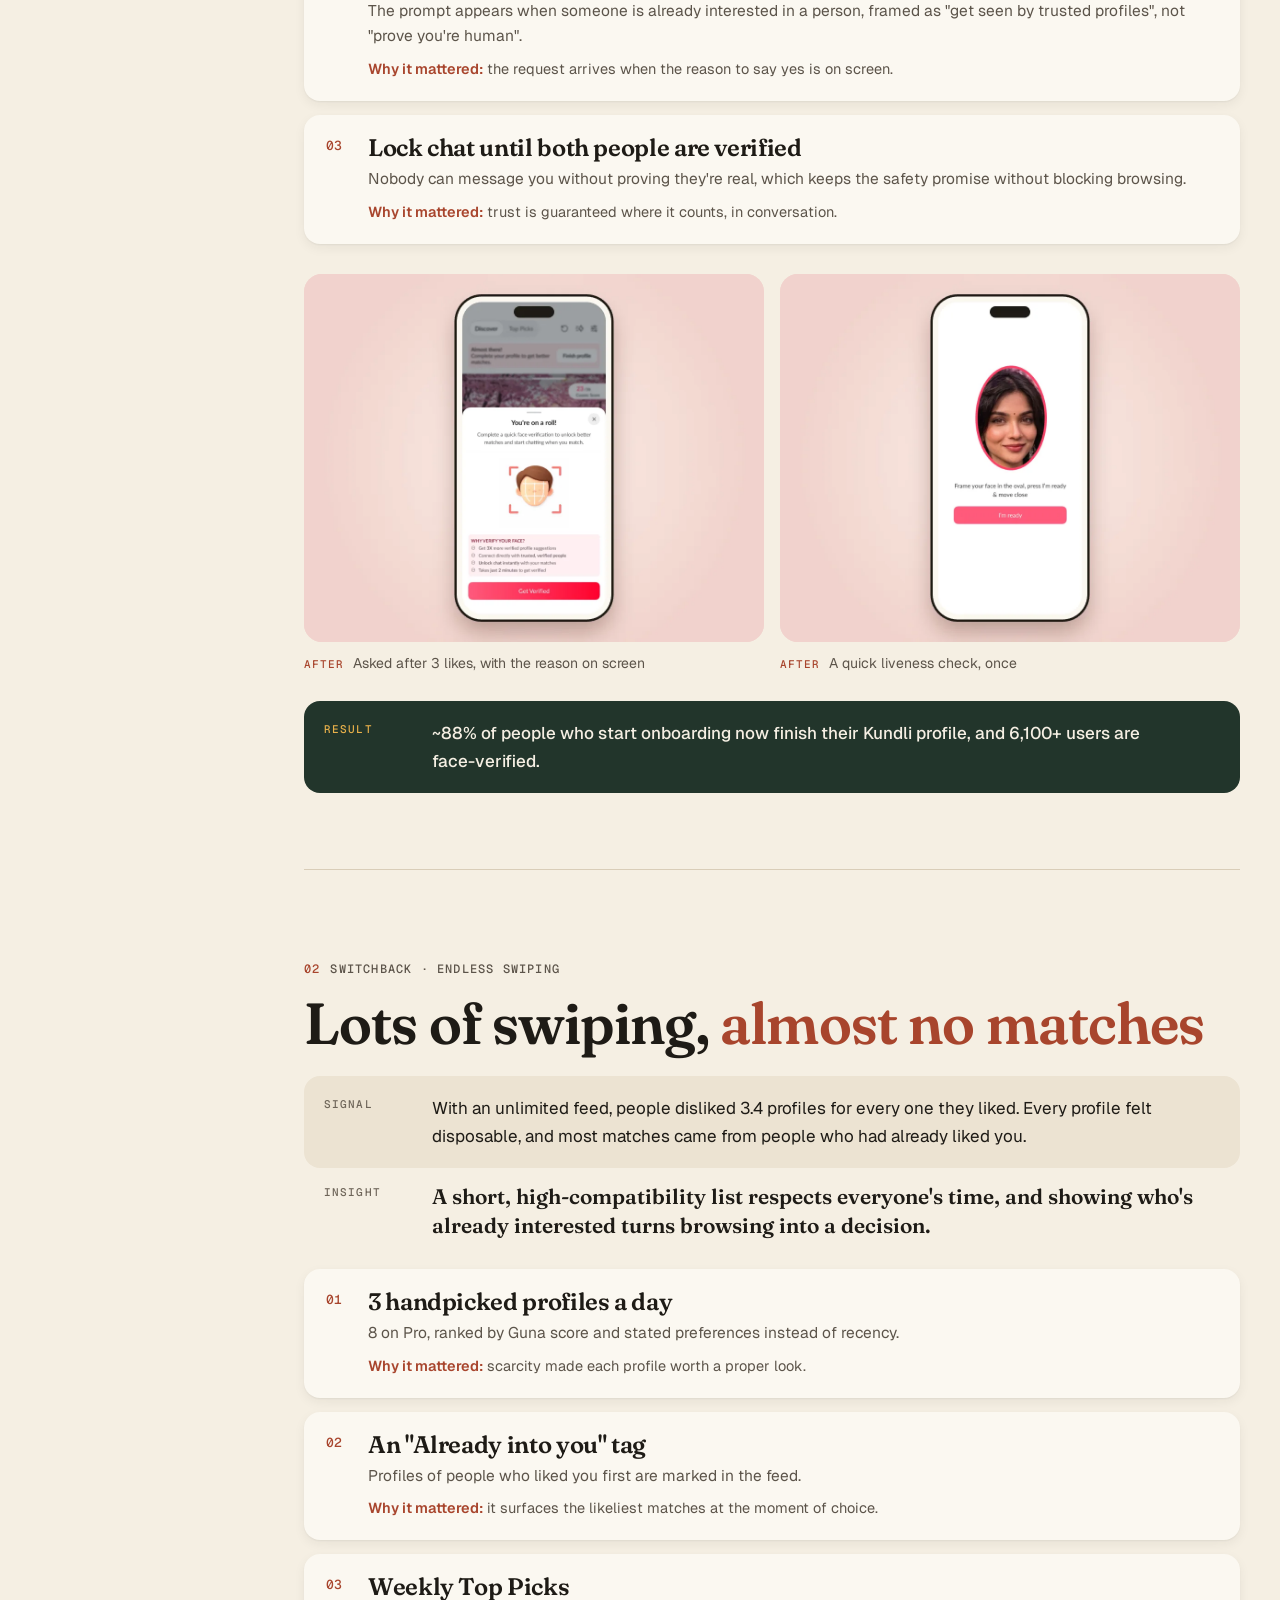
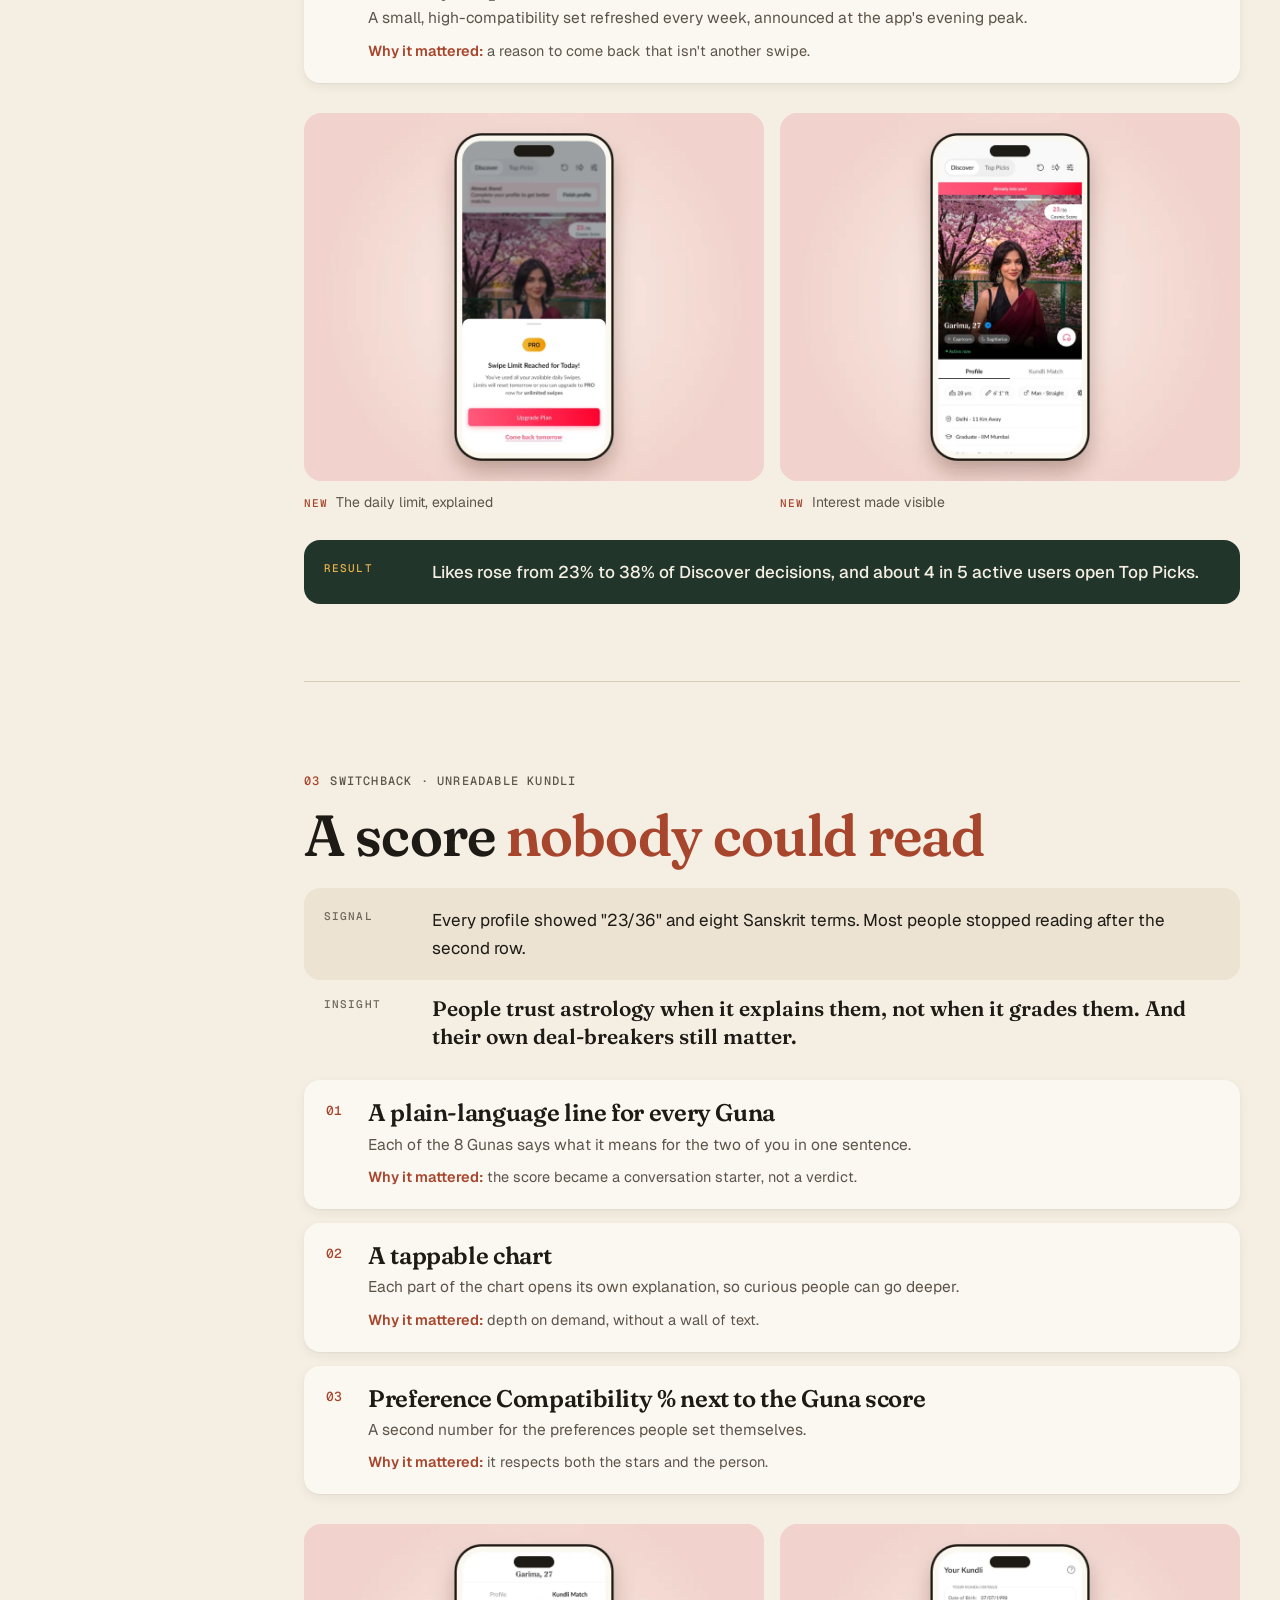
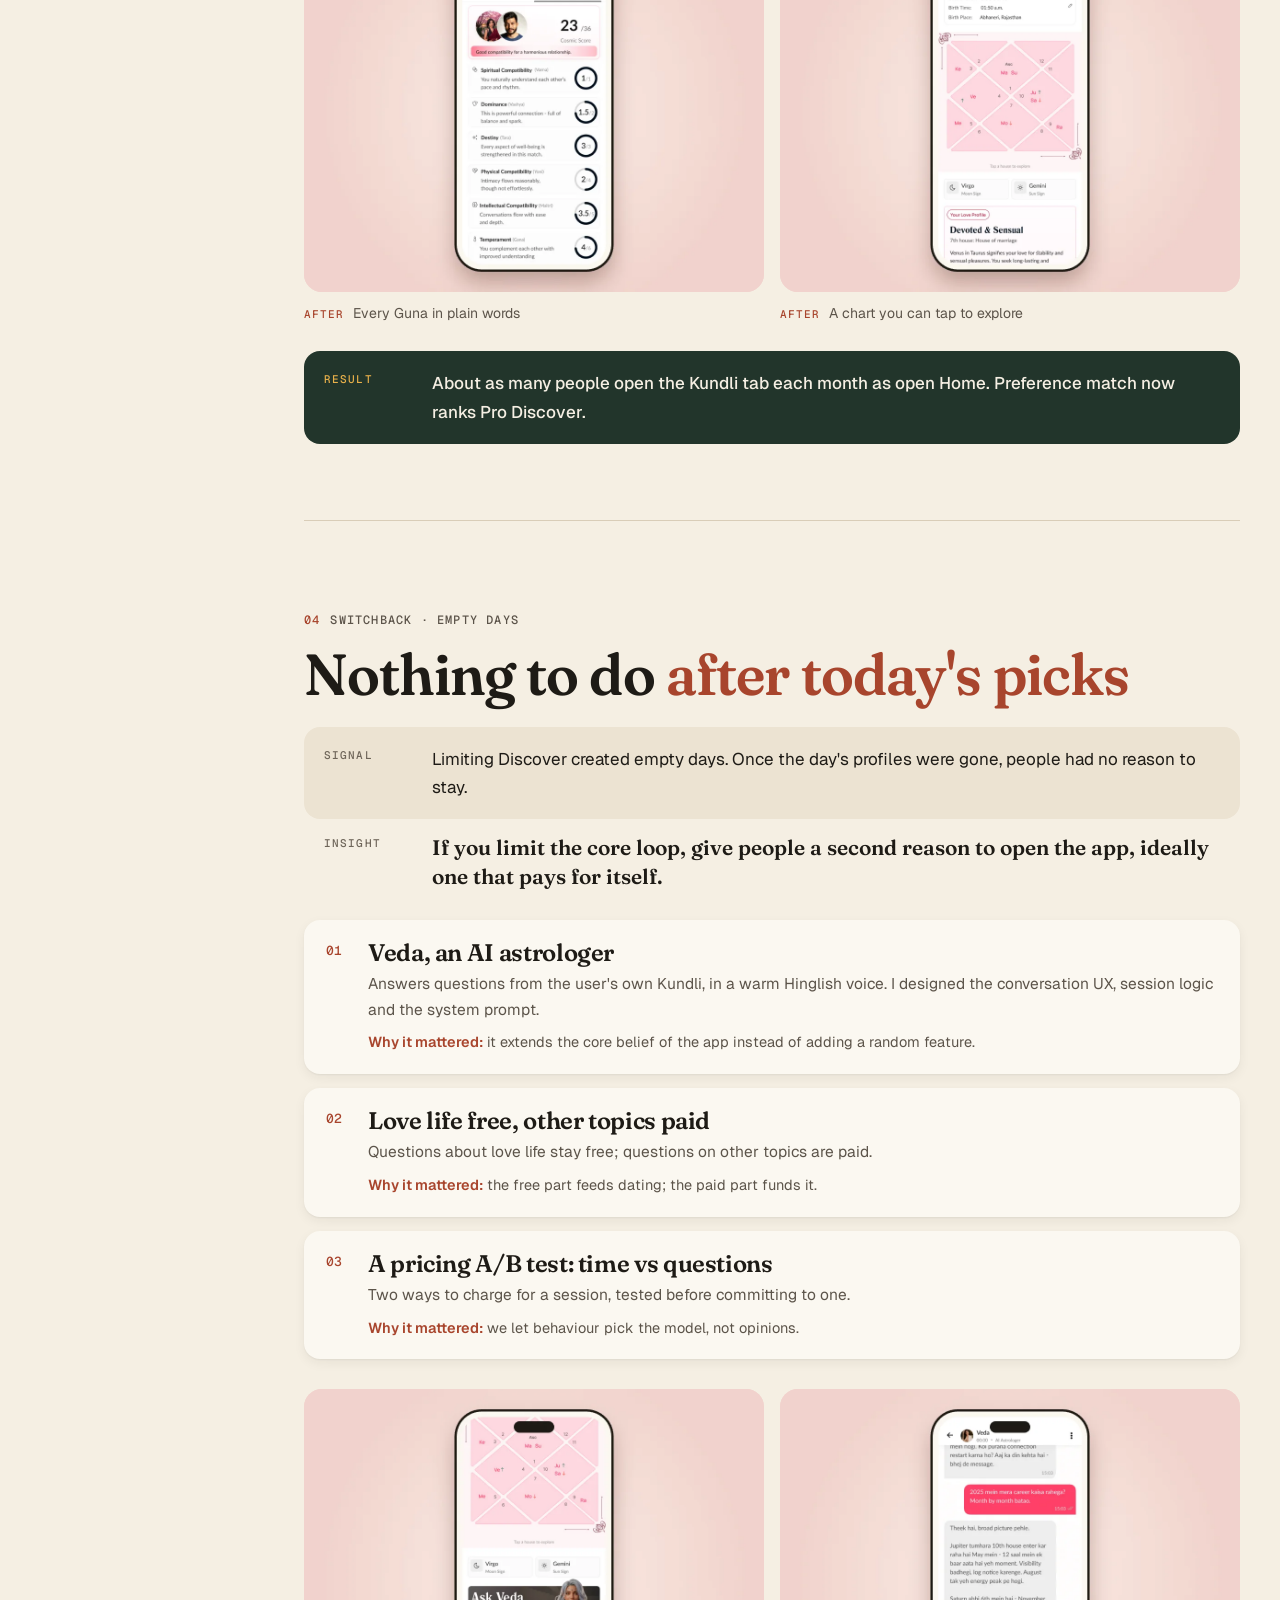
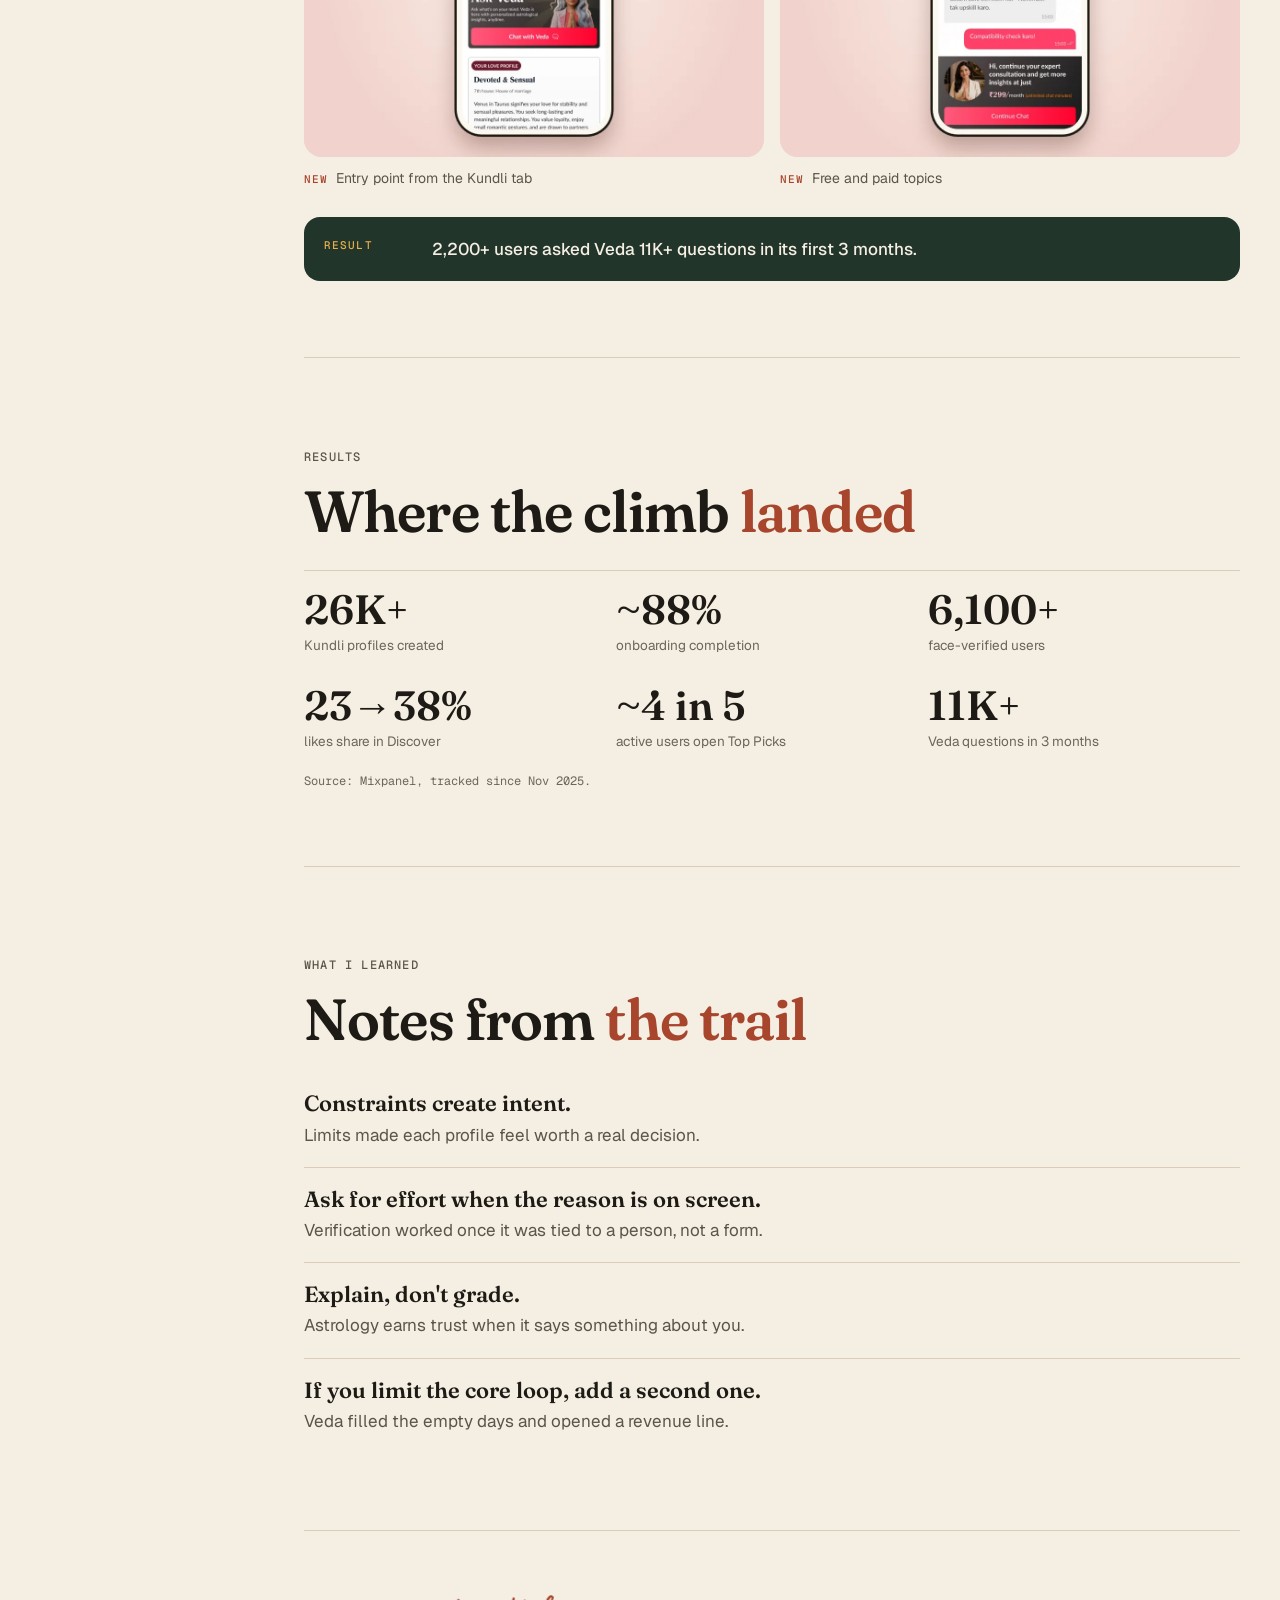
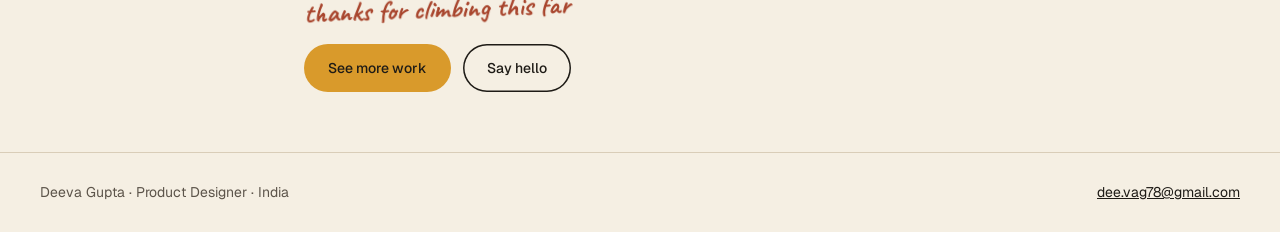
==== commit f393ce5f: "Résumé in the sticky nav and the case study top bars" ====
--- a/astroverse.html
+++ b/astroverse.html
@@ -12,7 +12,7 @@
   <link rel="preconnect" href="https://fonts.googleapis.com">
   <link rel="preconnect" href="https://fonts.gstatic.com" crossorigin>
   <link rel="stylesheet" href="https://fonts.googleapis.com/css2?family=Caveat:wght@700&family=Fraunces:opsz,wght,SOFT@9..144,600,0..100&family=Geist+Mono:wght@400;500&family=Geist:wght@400;500;600&display=swap">
-  <link rel="stylesheet" href="assets/css/case.css?v=5">
+  <link rel="stylesheet" href="assets/css/case.css?v=6">
 </head>
 <body>
   <a class="skip" href="#tldr">Skip to content</a>
@@ -20,10 +20,13 @@
   <header class="bar">
     <a class="back" href="index.html#work">
       <svg width="16" height="16" viewBox="0 0 24 24" fill="none" aria-hidden="true"><path d="M19 12H5m0 0 6-6m-6 6 6 6" stroke="currentColor" stroke-width="2" stroke-linecap="round" stroke-linejoin="round"/></svg>
-      Back to the portfolio
+      <span>Back to the portfolio</span>
     </a>
     <a class="brand" href="index.html" aria-label="Deeva Gupta, home">D</a>
-    <a class="btn btn-sm" href="index.html#hello">Say hello</a>
+    <div class="bar-actions">
+      <a class="btn btn-sm" href="index.html#hello">Say hello</a>
+      <a class="btn btn-sm bar-resume" href="assets/Deeva_Gupta_Resume.pdf" target="_blank" rel="noopener" data-resume>Résumé<svg width="14" height="14" viewBox="0 0 24 24" fill="none" stroke="currentColor" stroke-width="2.2" stroke-linecap="round" stroke-linejoin="round" aria-hidden="true"><path d="M12 4v11m0 0-4.5-4.5M12 15l4.5-4.5M5 20h14"/></svg></a>
+    </div>
   </header>
 
   <!-- HERO -->
@@ -241,6 +244,14 @@
       });
       hero.addEventListener('pointerleave', () => { st.style.setProperty('--mx', 0); st.style.setProperty('--my', 0); });
     })();
+    // Résumé: save a copy and open it in a new tab.
+    document.querySelectorAll('[data-resume]').forEach((a) => a.addEventListener('click', (e) => {
+      e.preventDefault();
+      const d = document.createElement('a');
+      d.href = a.href; d.download = a.href.split('/').pop();
+      document.body.append(d); d.click(); d.remove();
+      window.open(a.href, '_blank', 'noopener');
+    }));
   </script>
 </body>
 </html>
--- a/assets/css/case.css
+++ b/assets/css/case.css
@@ -41,6 +41,11 @@
 .brand i{display:none}
 .bar .btn{justify-self:end;background:transparent;box-shadow:inset 0 0 0 1.5px var(--ink)}
 .bar .btn:hover{background:rgba(30,27,22,.05)}
+.bar-actions{justify-self:end;display:flex;gap:8px}
+.bar .bar-resume{background:var(--gold);box-shadow:none}
+.bar .bar-resume:hover{background:var(--rose)}
+.bar .btn{white-space:nowrap}
+@media (max-width:560px){.bar{grid-template-columns:auto auto 1fr;gap:12px}.back span{position:absolute;width:1px;height:1px;overflow:hidden;clip-path:inset(50%);white-space:nowrap}.bar .btn-sm{padding:0 14px}}
 
 /* hero band */
 .hero{position:relative;background:var(--night);color:var(--snow);padding:150px 0 0;overflow:hidden}
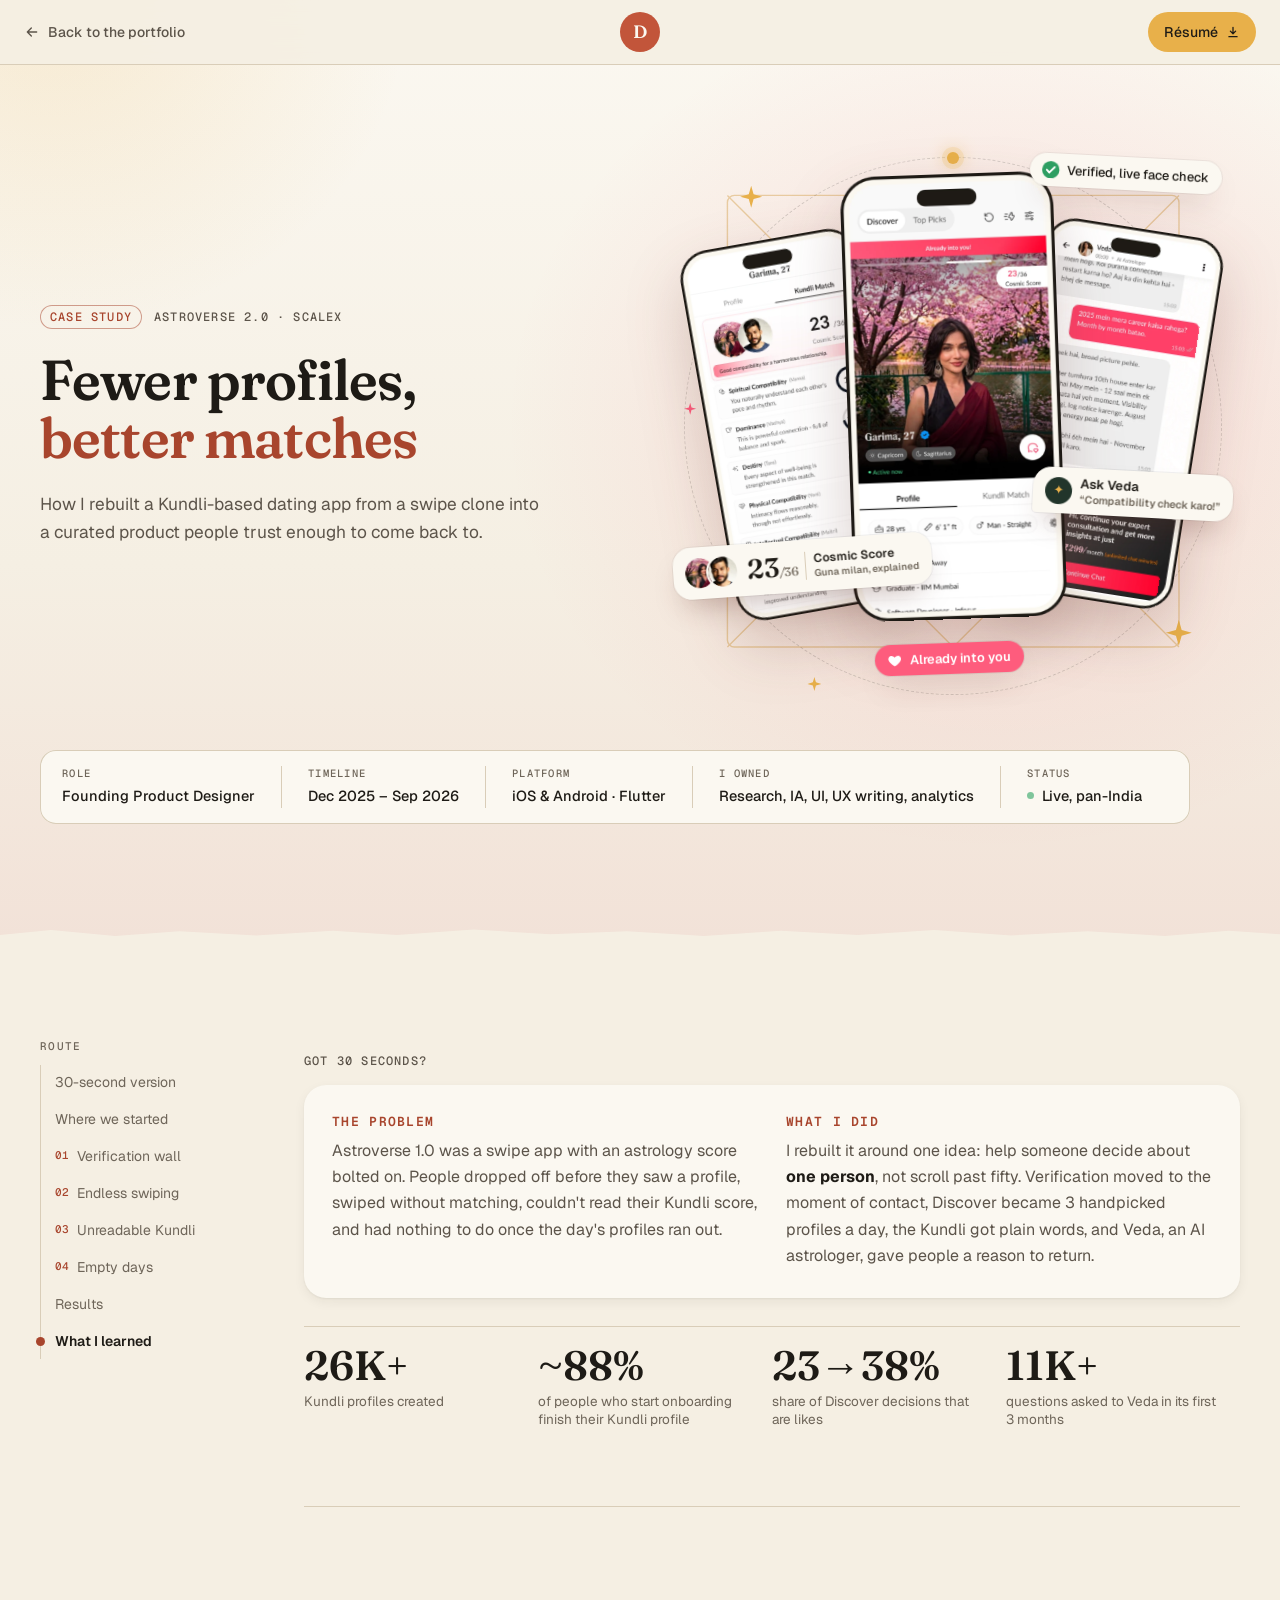
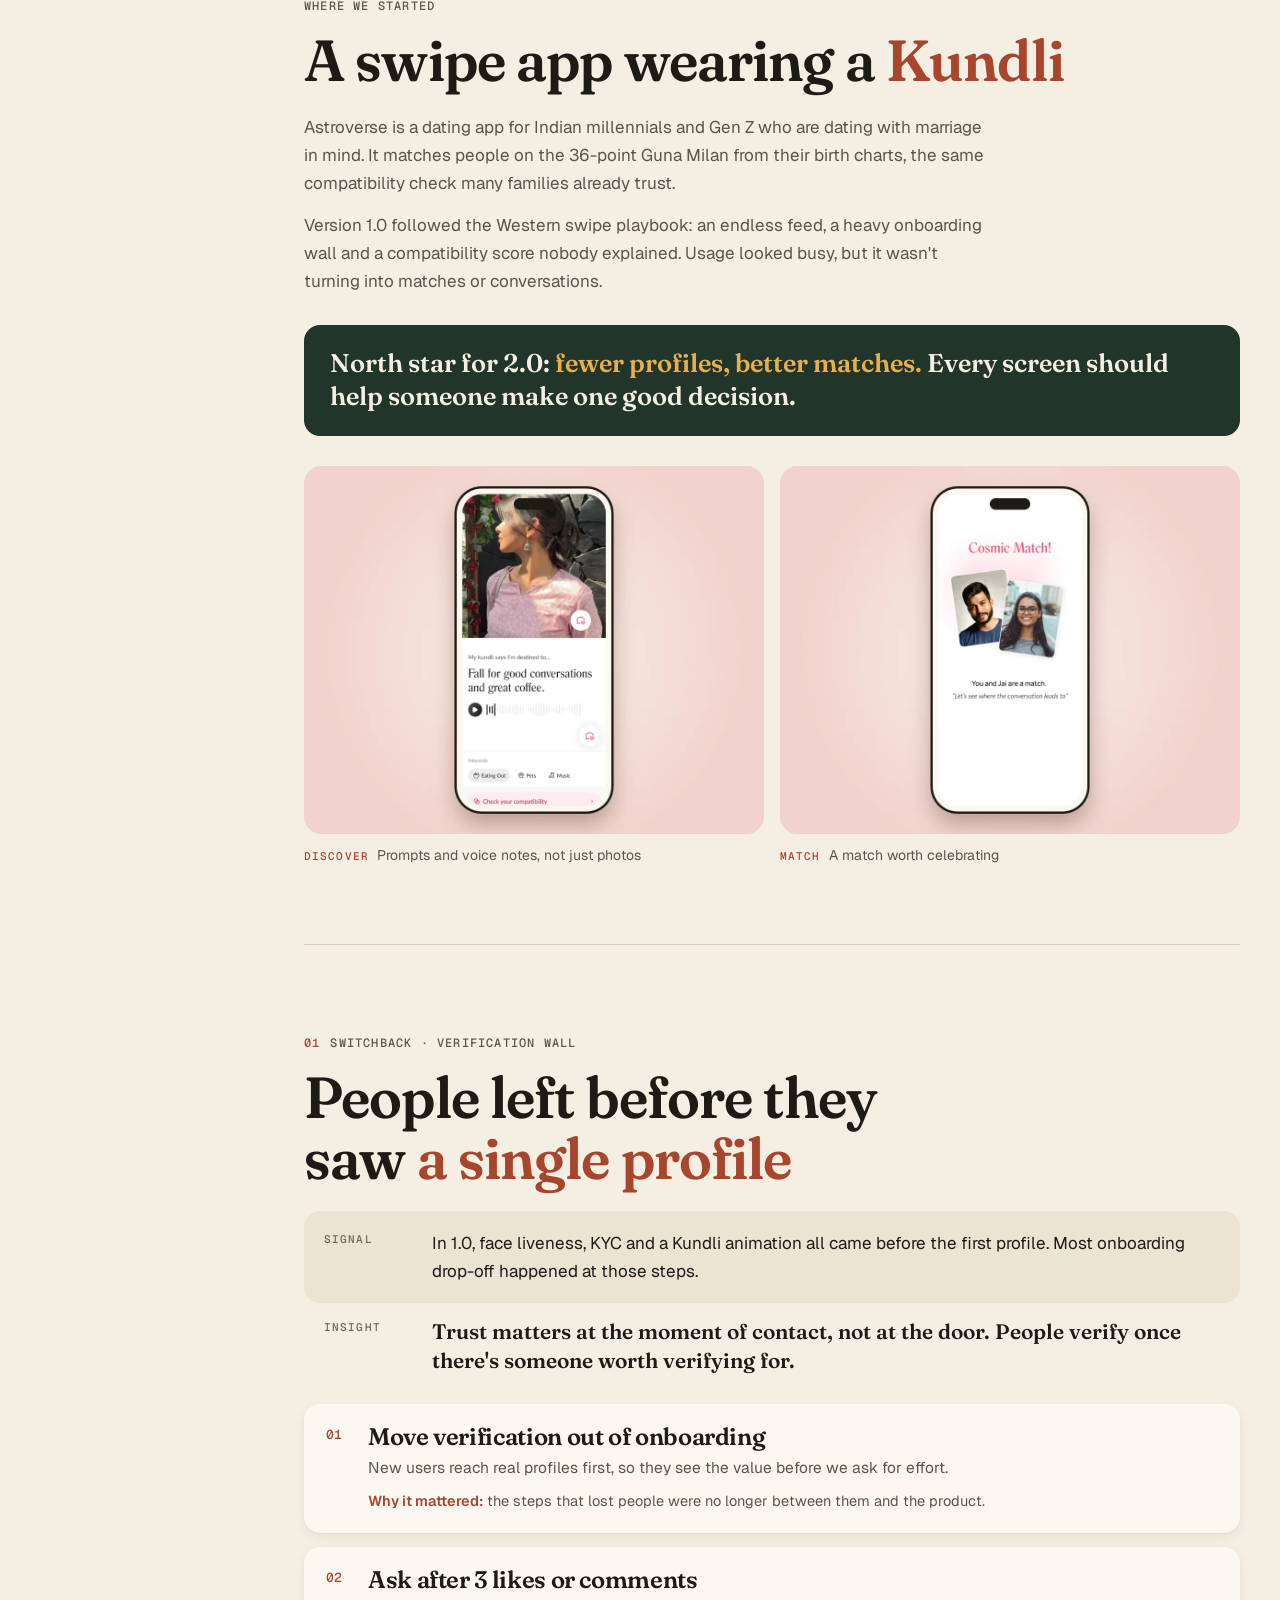
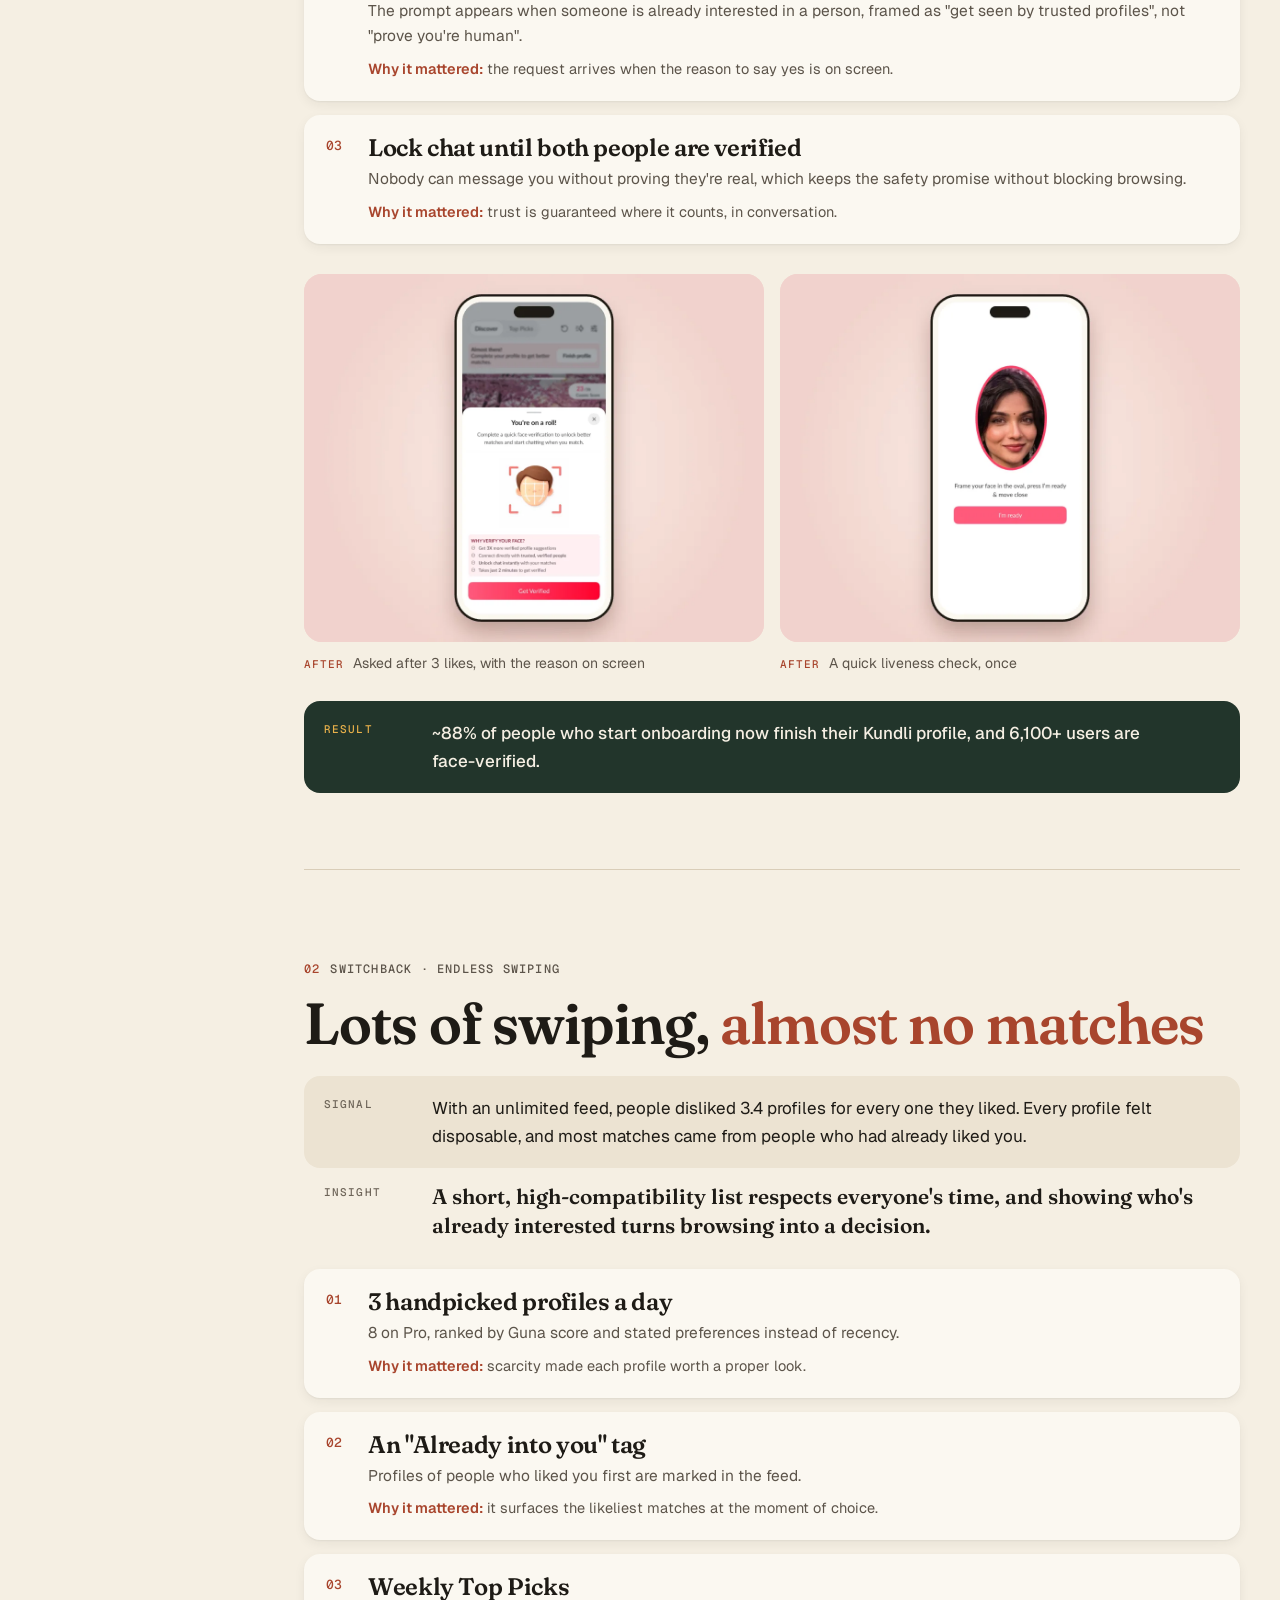
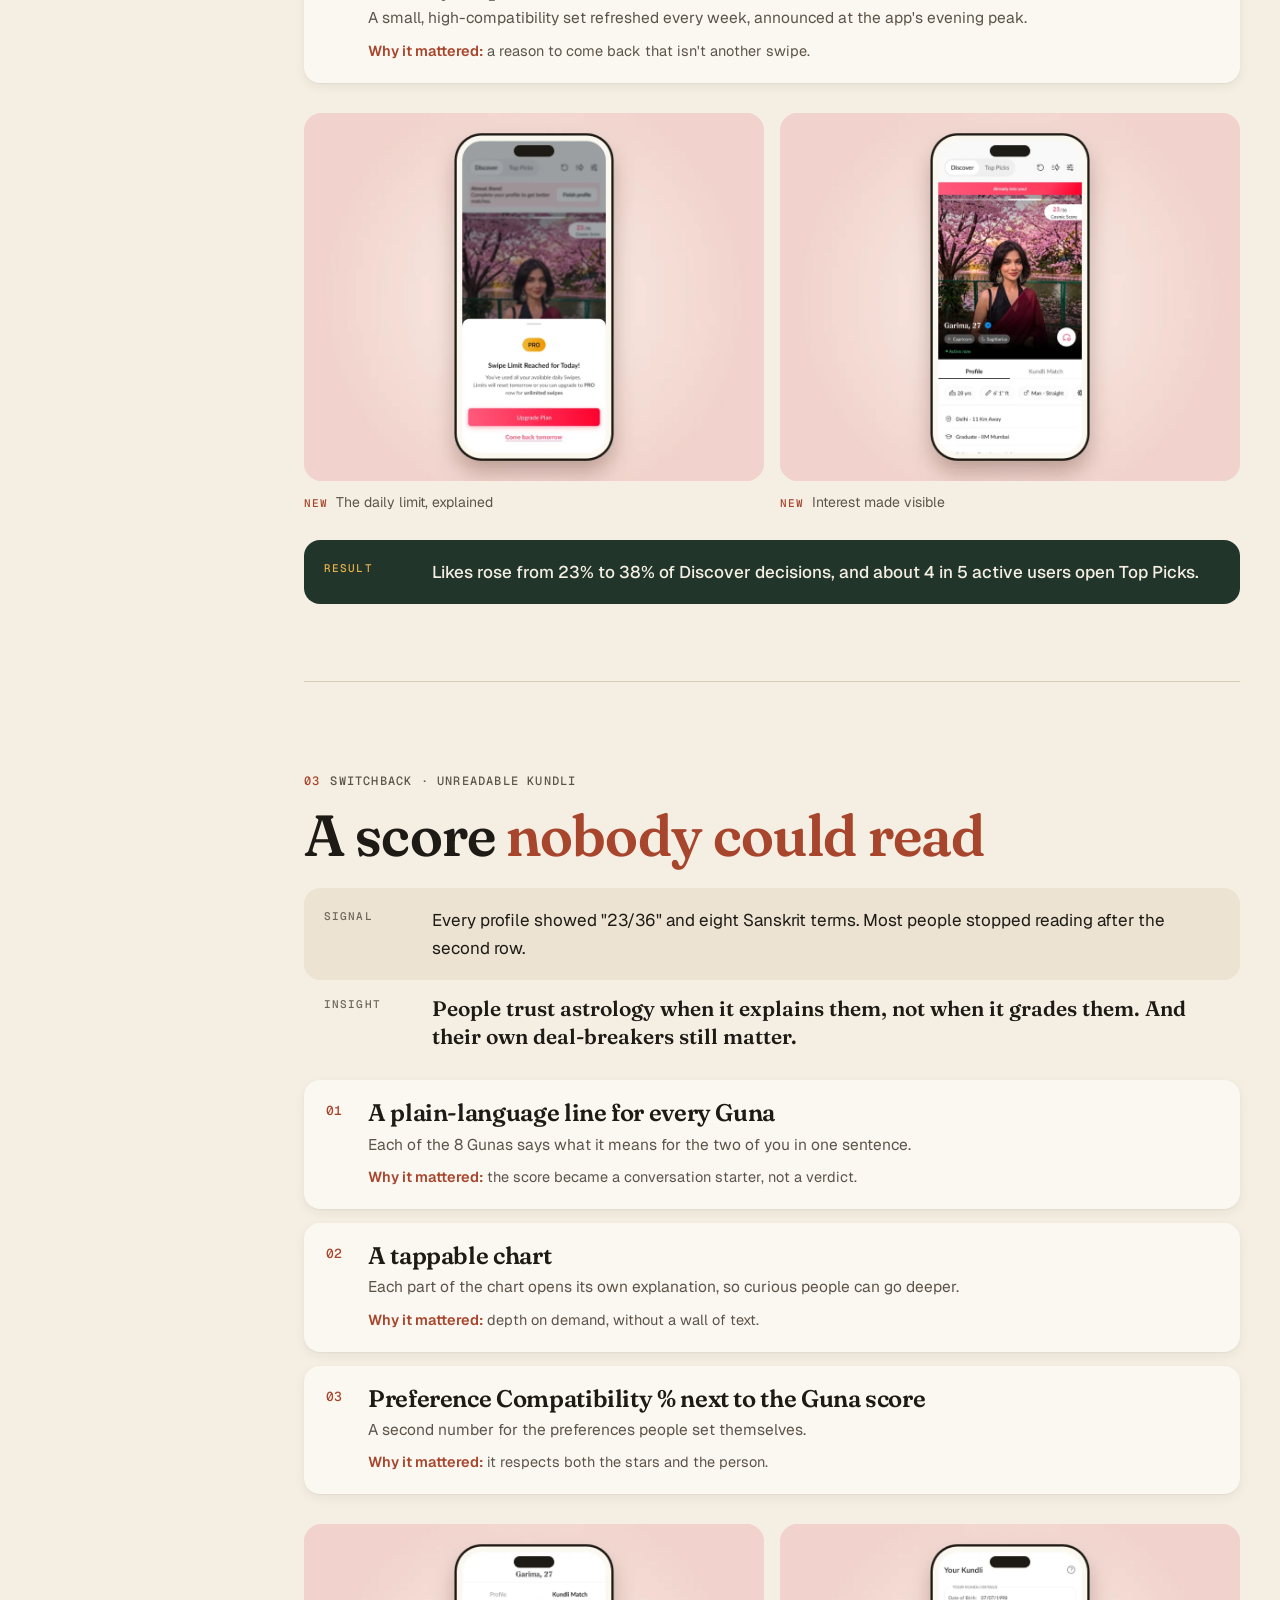
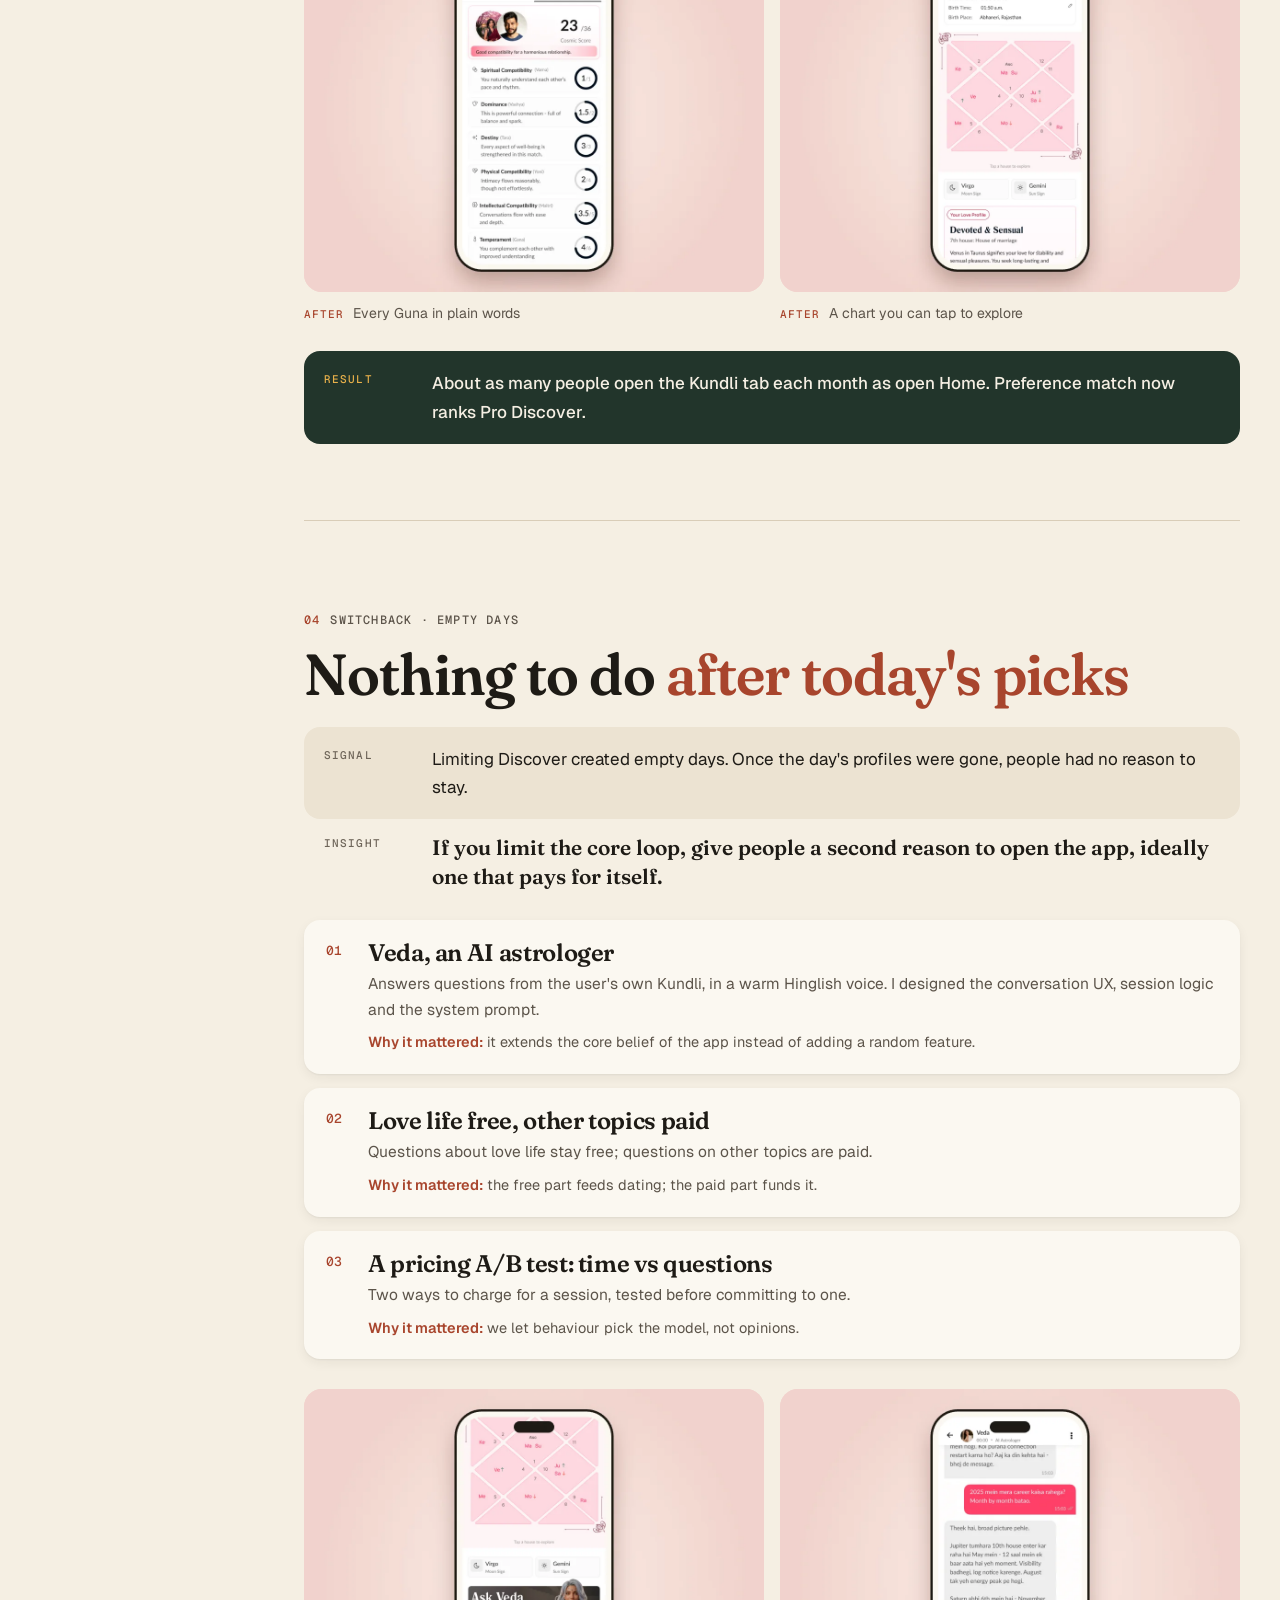
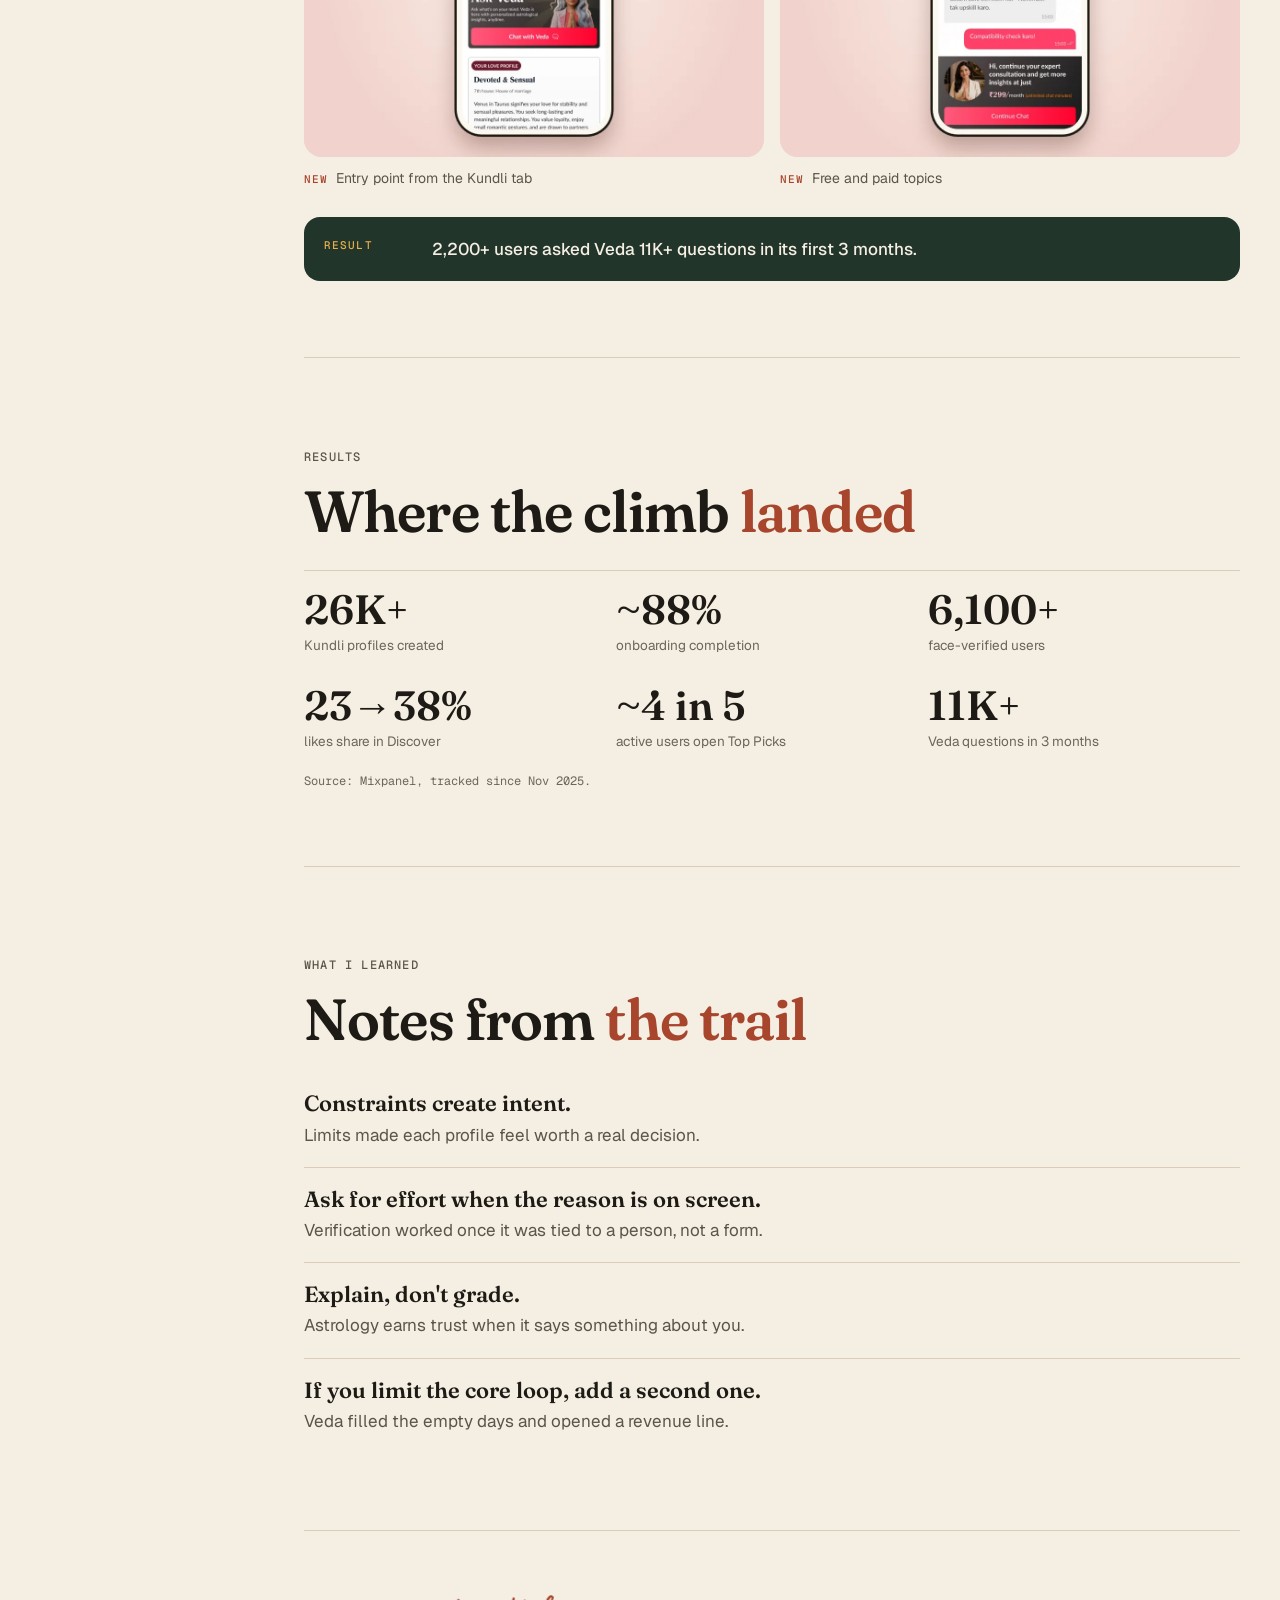
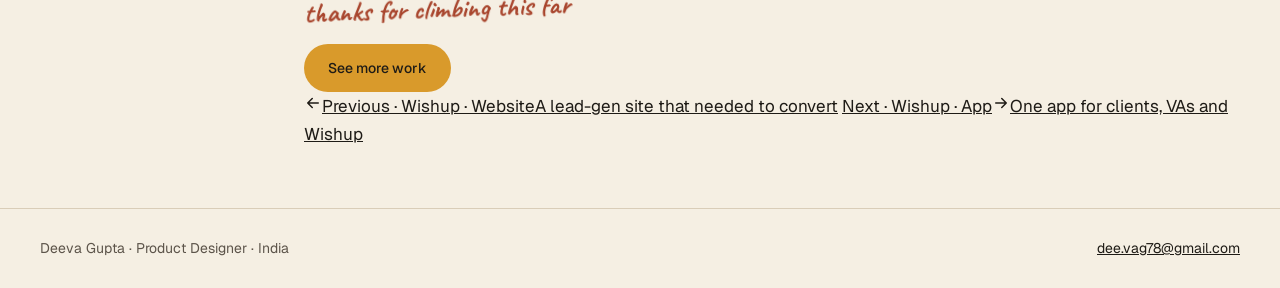
==== commit 7494b265: "Wishup: website moves to its own short case study; prev/next case study links" ====
--- a/astroverse.html
+++ b/astroverse.html
@@ -12,7 +12,7 @@
   <link rel="preconnect" href="https://fonts.googleapis.com">
   <link rel="preconnect" href="https://fonts.gstatic.com" crossorigin>
   <link rel="stylesheet" href="https://fonts.googleapis.com/css2?family=Caveat:wght@700&family=Fraunces:opsz,wght,SOFT@9..144,600,0..100&family=Geist+Mono:wght@400;500&family=Geist:wght@400;500;600&display=swap">
-  <link rel="stylesheet" href="assets/css/case.css?v=6">
+  <link rel="stylesheet" href="assets/css/case.css?v=9">
 </head>
 <body>
   <a class="skip" href="#tldr">Skip to content</a>
@@ -24,7 +24,7 @@
     </a>
     <a class="brand" href="index.html" aria-label="Deeva Gupta, home">D</a>
     <div class="bar-actions">
-      <a class="btn btn-sm" href="index.html#hello">Say hello</a>
+      <a class="btn btn-sm" href="index.html#hello" hidden>Say hello</a>
       <a class="btn btn-sm bar-resume" href="assets/Deeva_Gupta_Resume.pdf" target="_blank" rel="noopener" data-resume>Résumé<svg width="14" height="14" viewBox="0 0 24 24" fill="none" stroke="currentColor" stroke-width="2.2" stroke-linecap="round" stroke-linejoin="round" aria-hidden="true"><path d="M12 4v11m0 0-4.5-4.5M12 15l4.5-4.5M5 20h14"/></svg></a>
     </div>
   </header>
@@ -208,11 +208,15 @@
 
         <!-- NEXT -->
         <section class="next">
-          <p class="hand">thanks for climbing this far</p>
-          <div class="next-row">
+          <div class="next-mid">
+            <p class="hand">thanks for climbing this far</p>
+            <div class="next-row">
             <a class="btn" href="index.html#work">See more work</a>
-            <a class="btn btn-ghost" href="index.html#hello">Say hello</a>
-          </div>
+            <a class="btn btn-ghost" href="index.html#hello" hidden>Say hello</a>
+          </div>
+          </div>
+          <a class="pn pn-prev" href="wishup-website.html"><span class="pn-k"><svg width="18" height="18" viewBox="0 0 24 24" fill="none" aria-hidden="true"><path d="M19 12H5m0 0 6-6m-6 6 6 6" stroke="currentColor" stroke-width="2" stroke-linecap="round" stroke-linejoin="round"/></svg>Previous · Wishup · Website</span><span class="pn-t">A lead-gen site that needed to convert</span></a>
+          <a class="pn pn-next" href="wishup.html"><span class="pn-k">Next · Wishup · App<svg width="18" height="18" viewBox="0 0 24 24" fill="none" aria-hidden="true"><path d="M5 12h14m0 0-6-6m6 6-6 6" stroke="currentColor" stroke-width="2" stroke-linecap="round" stroke-linejoin="round"/></svg></span><span class="pn-t">One app for clients, VAs and Wishup</span></a>
         </section>
       </article>
     </div>
--- a/assets/css/case.css
+++ b/assets/css/case.css
@@ -236,3 +236,4 @@
 .mic svg{width:1.15em;height:1.15em;fill:none;stroke:#E8B04A;stroke-width:2;stroke-linecap:round}
 .wu .spk{background:#7FC59B}.wu .k1{background:#E8B04A}.wu .k4{background:#1A63BA}
 @media (max-width:900px){.chip-task{top:72%}.chip-voice{top:48%}}
+[hidden]{display:none!important}
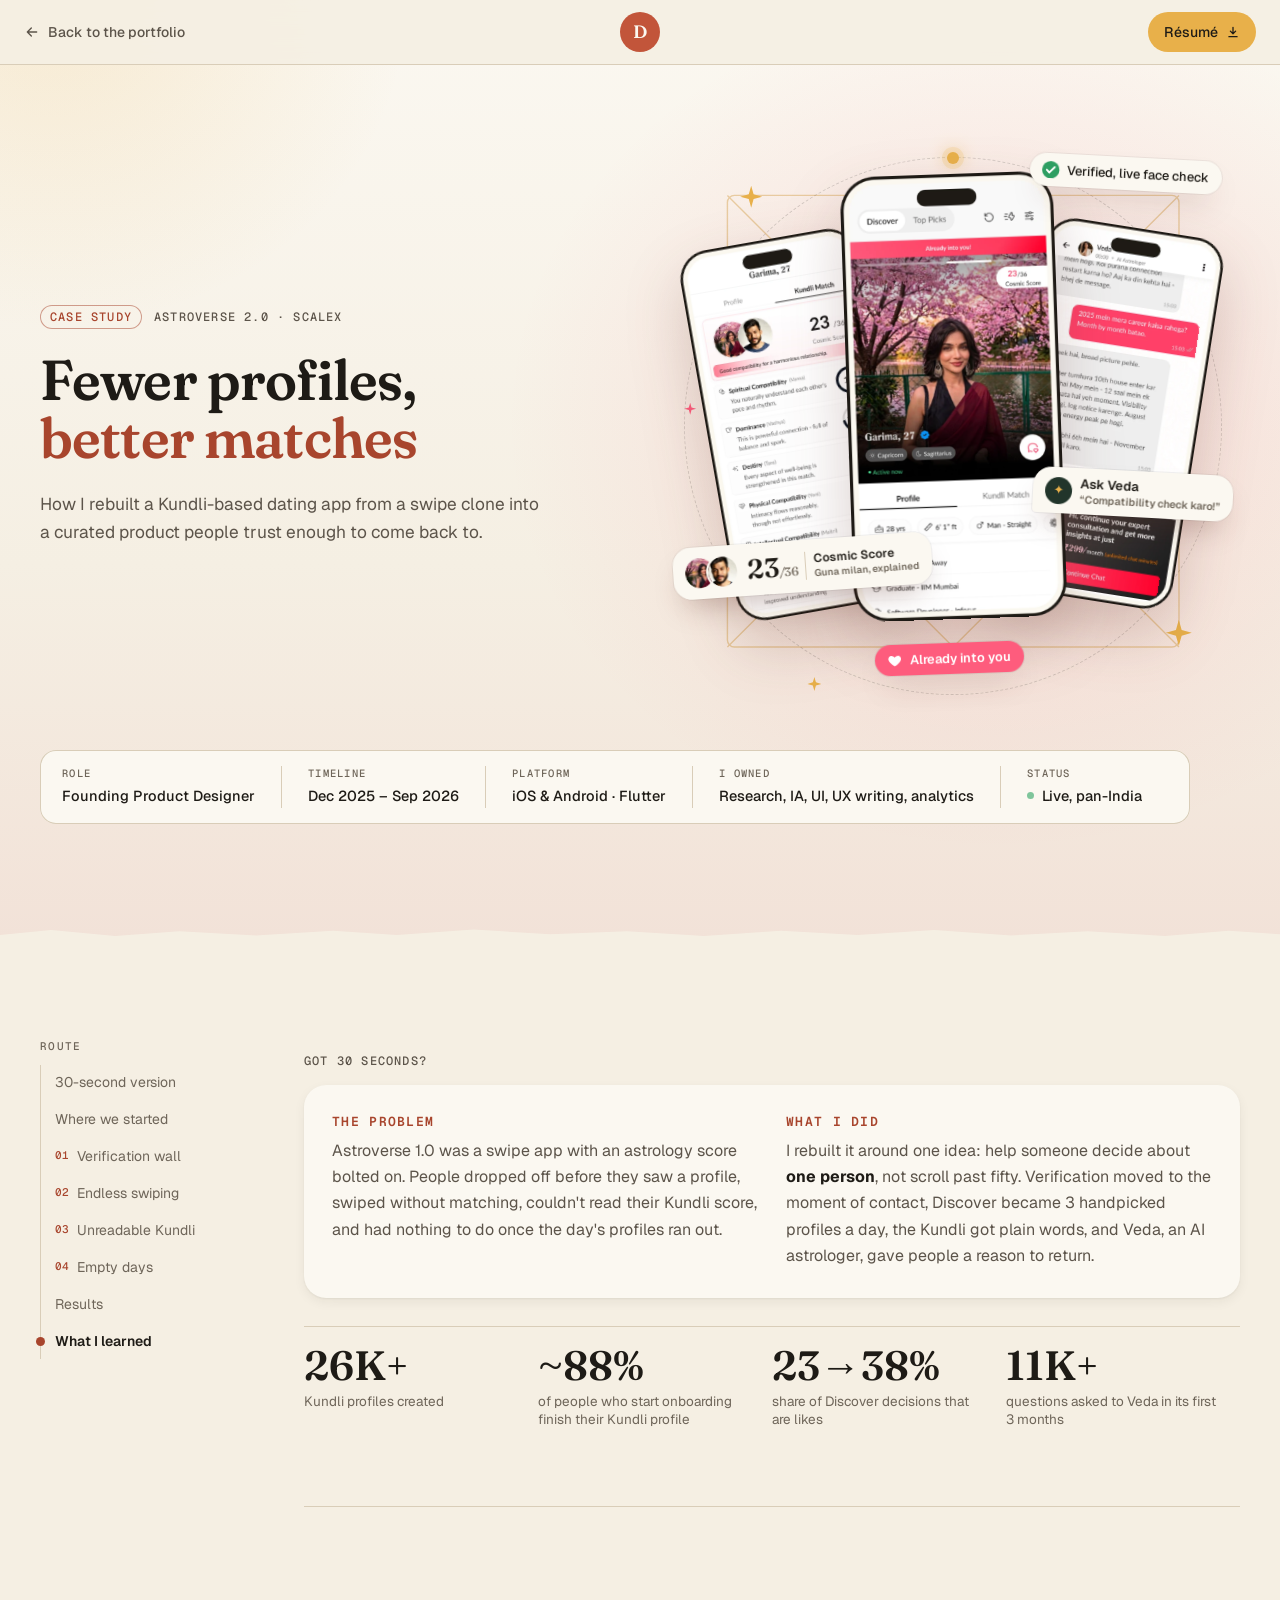
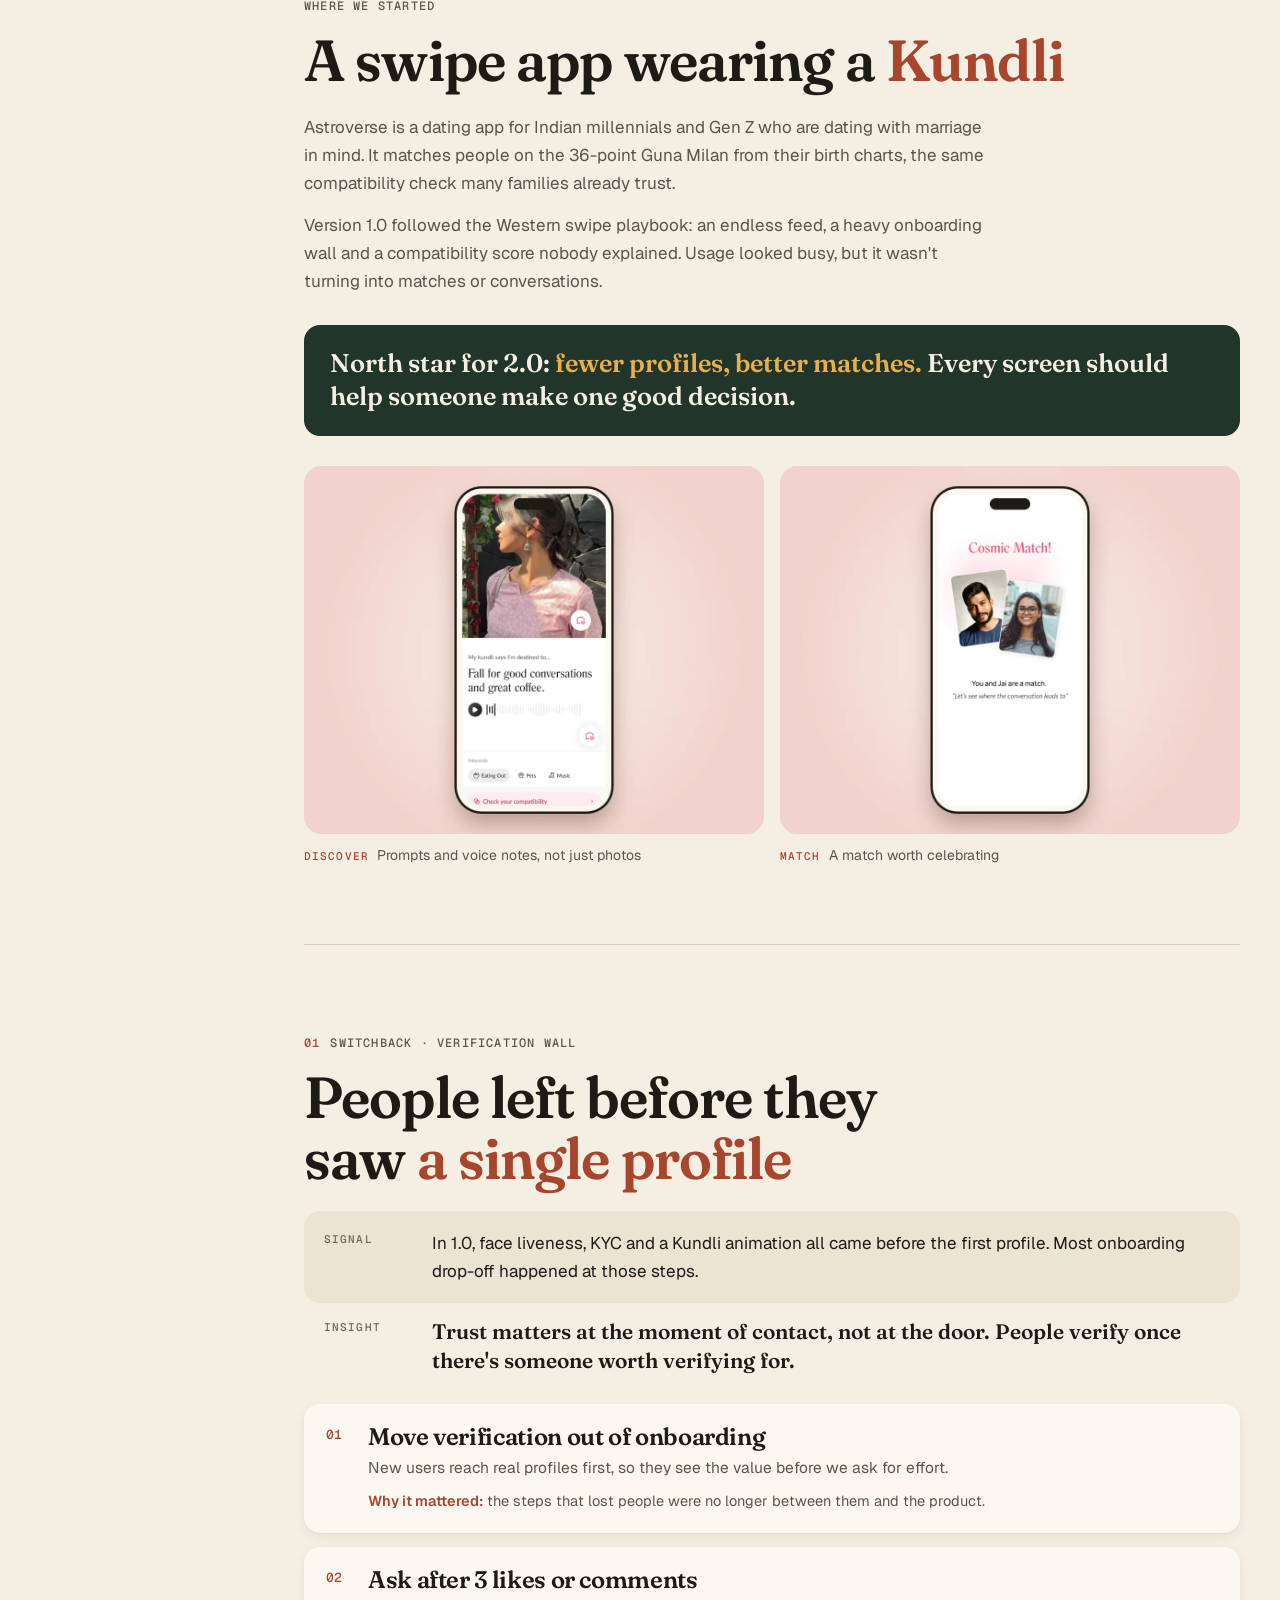
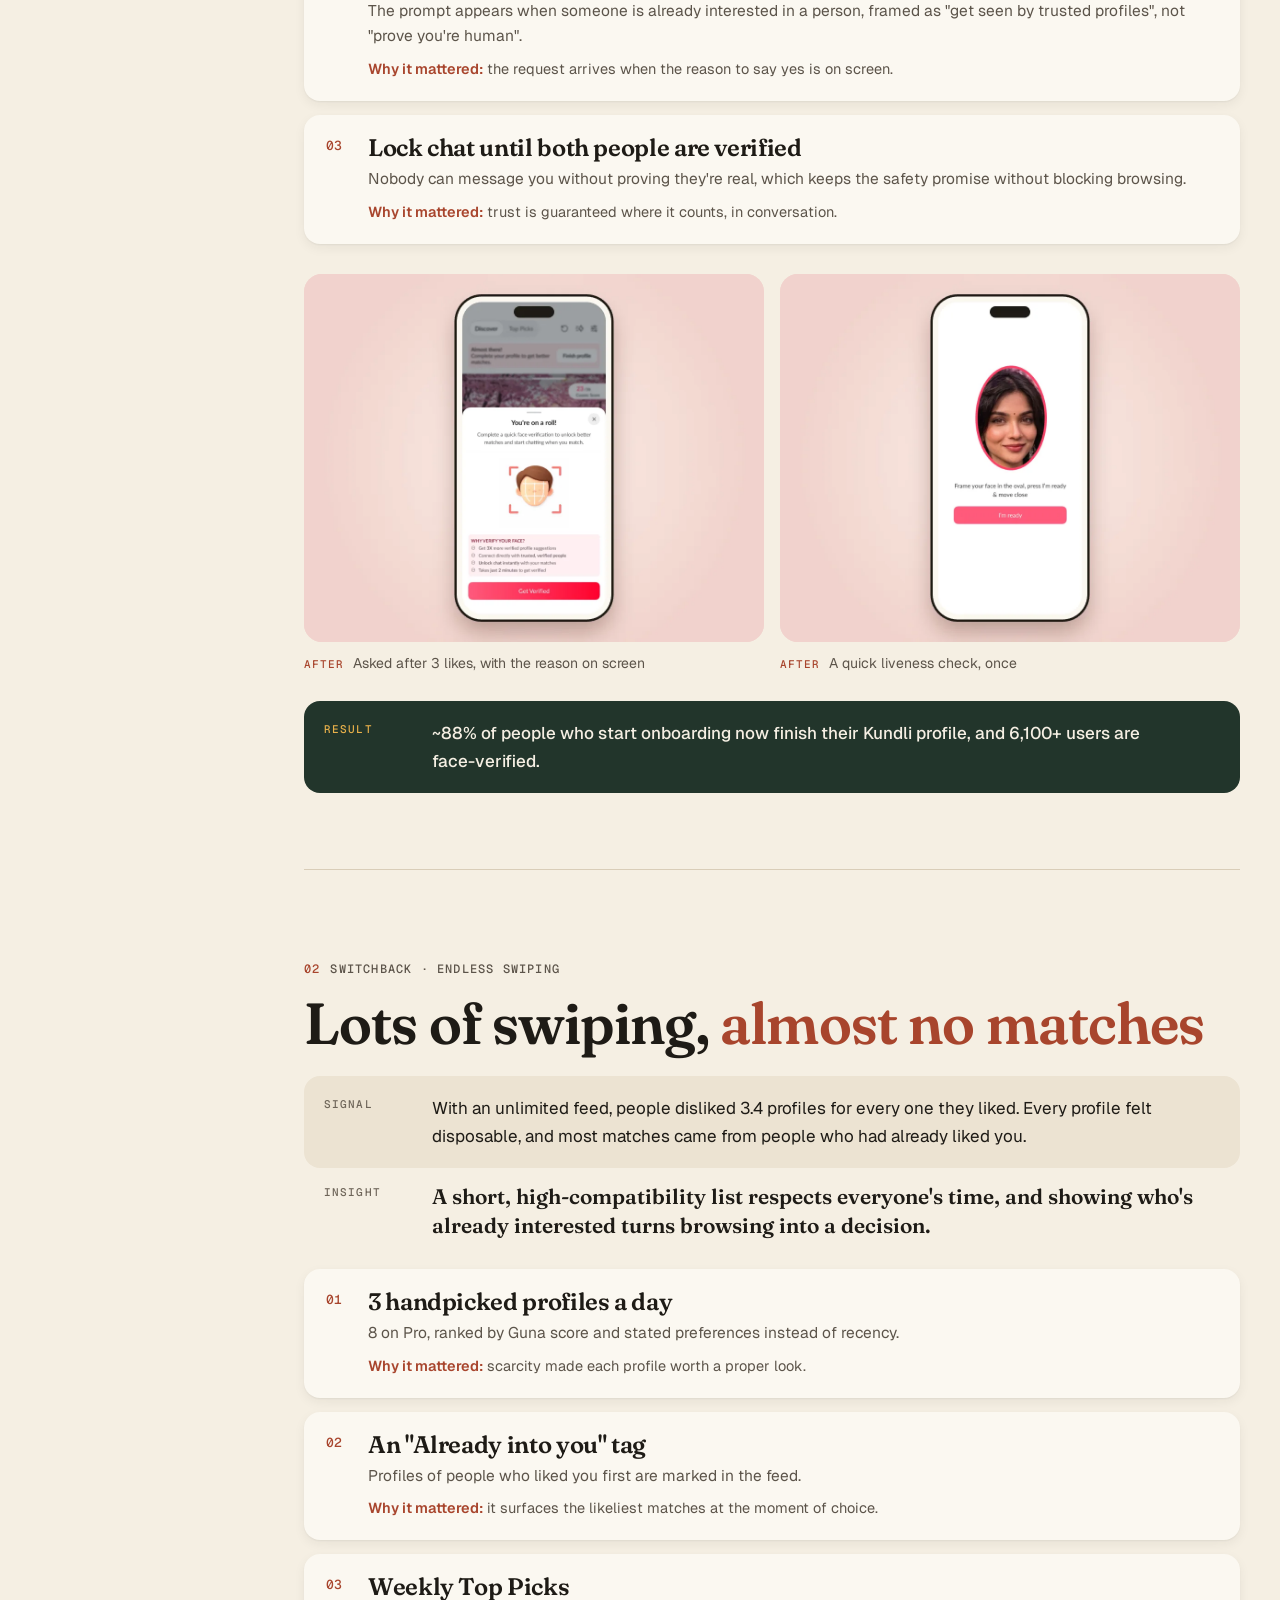
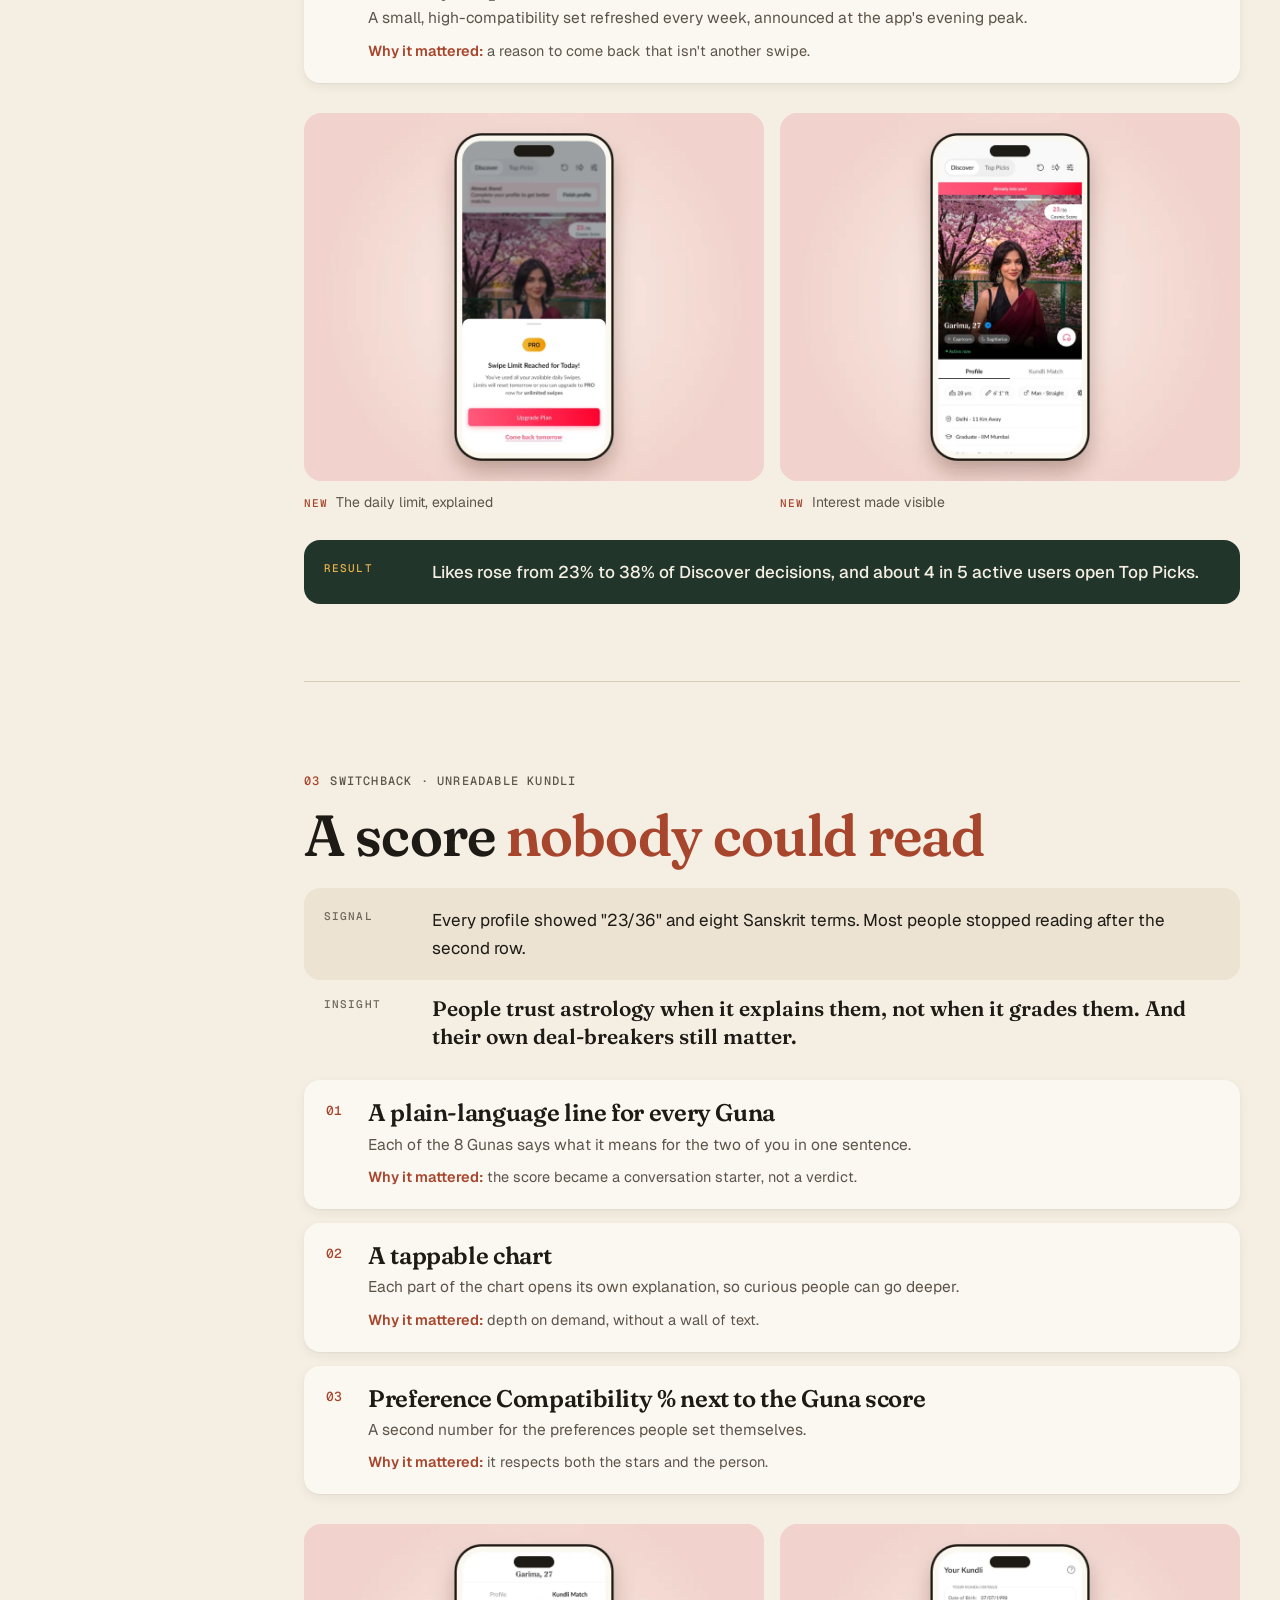
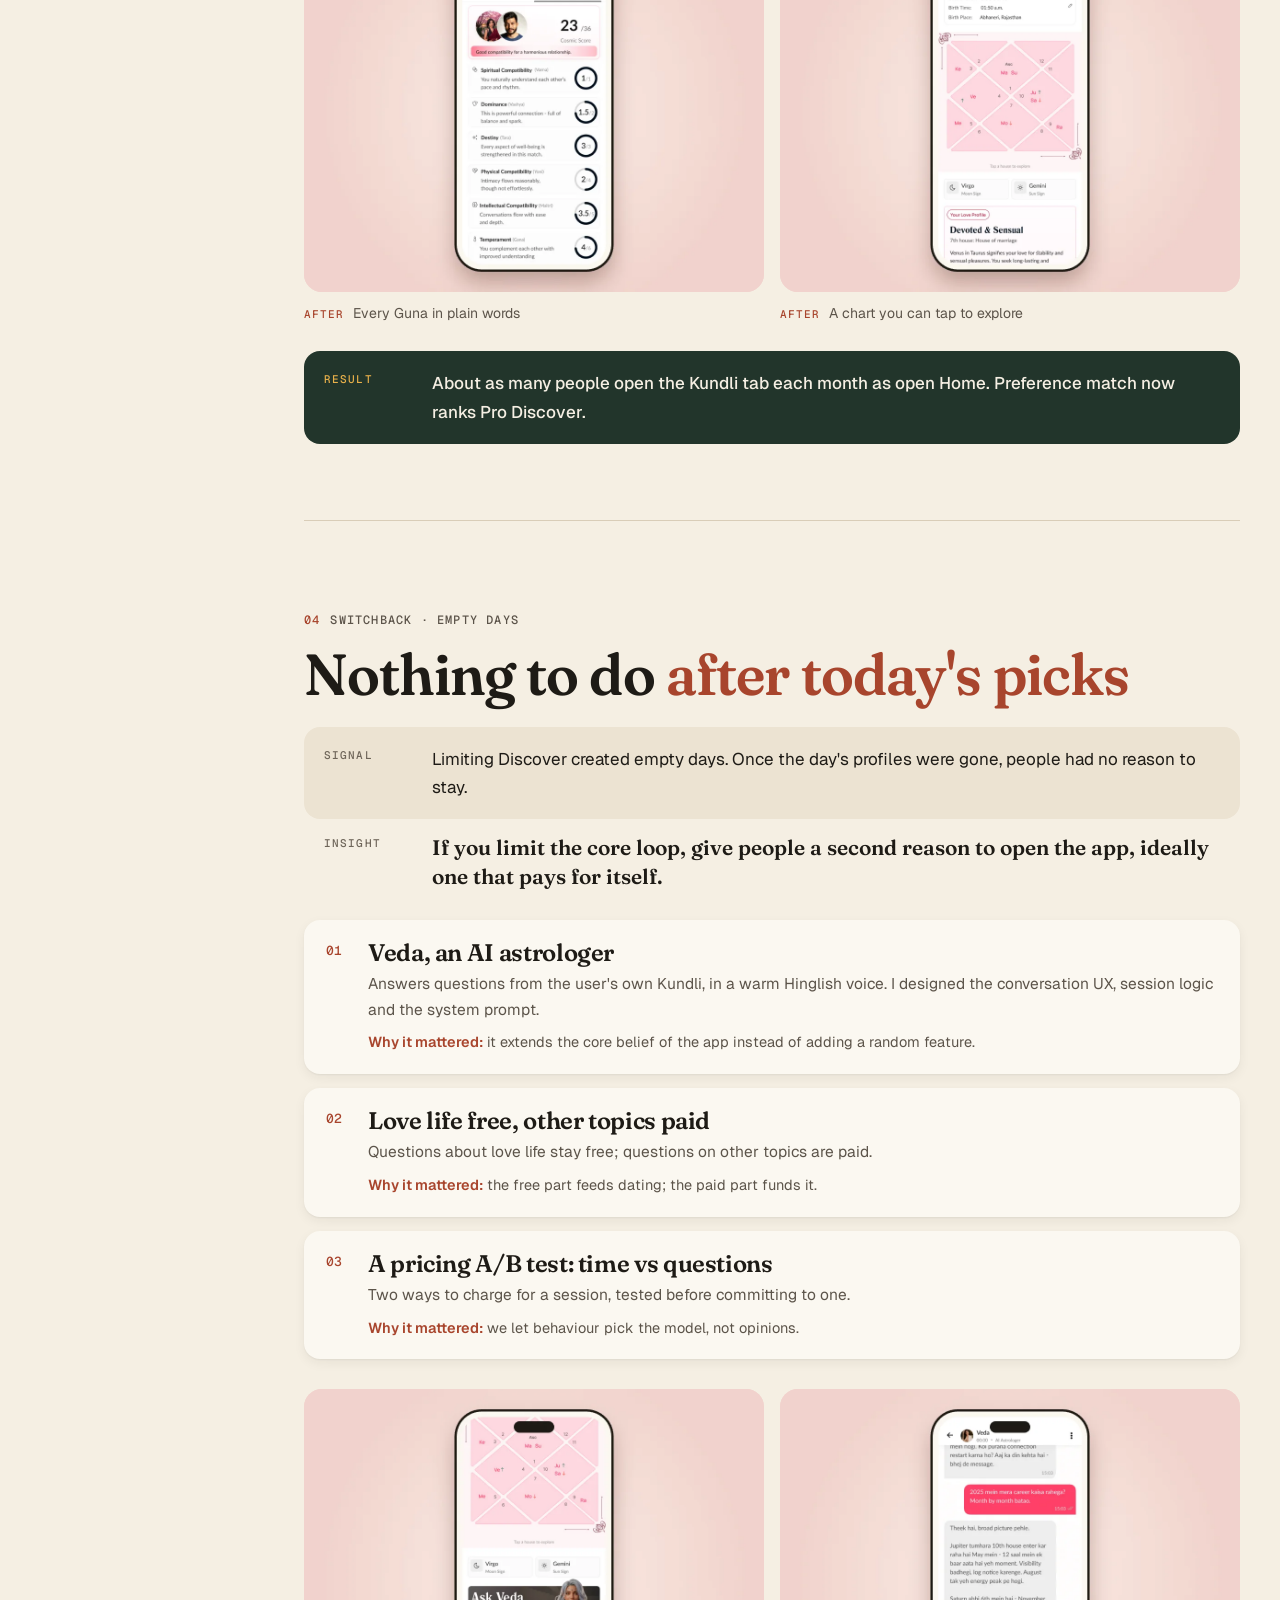
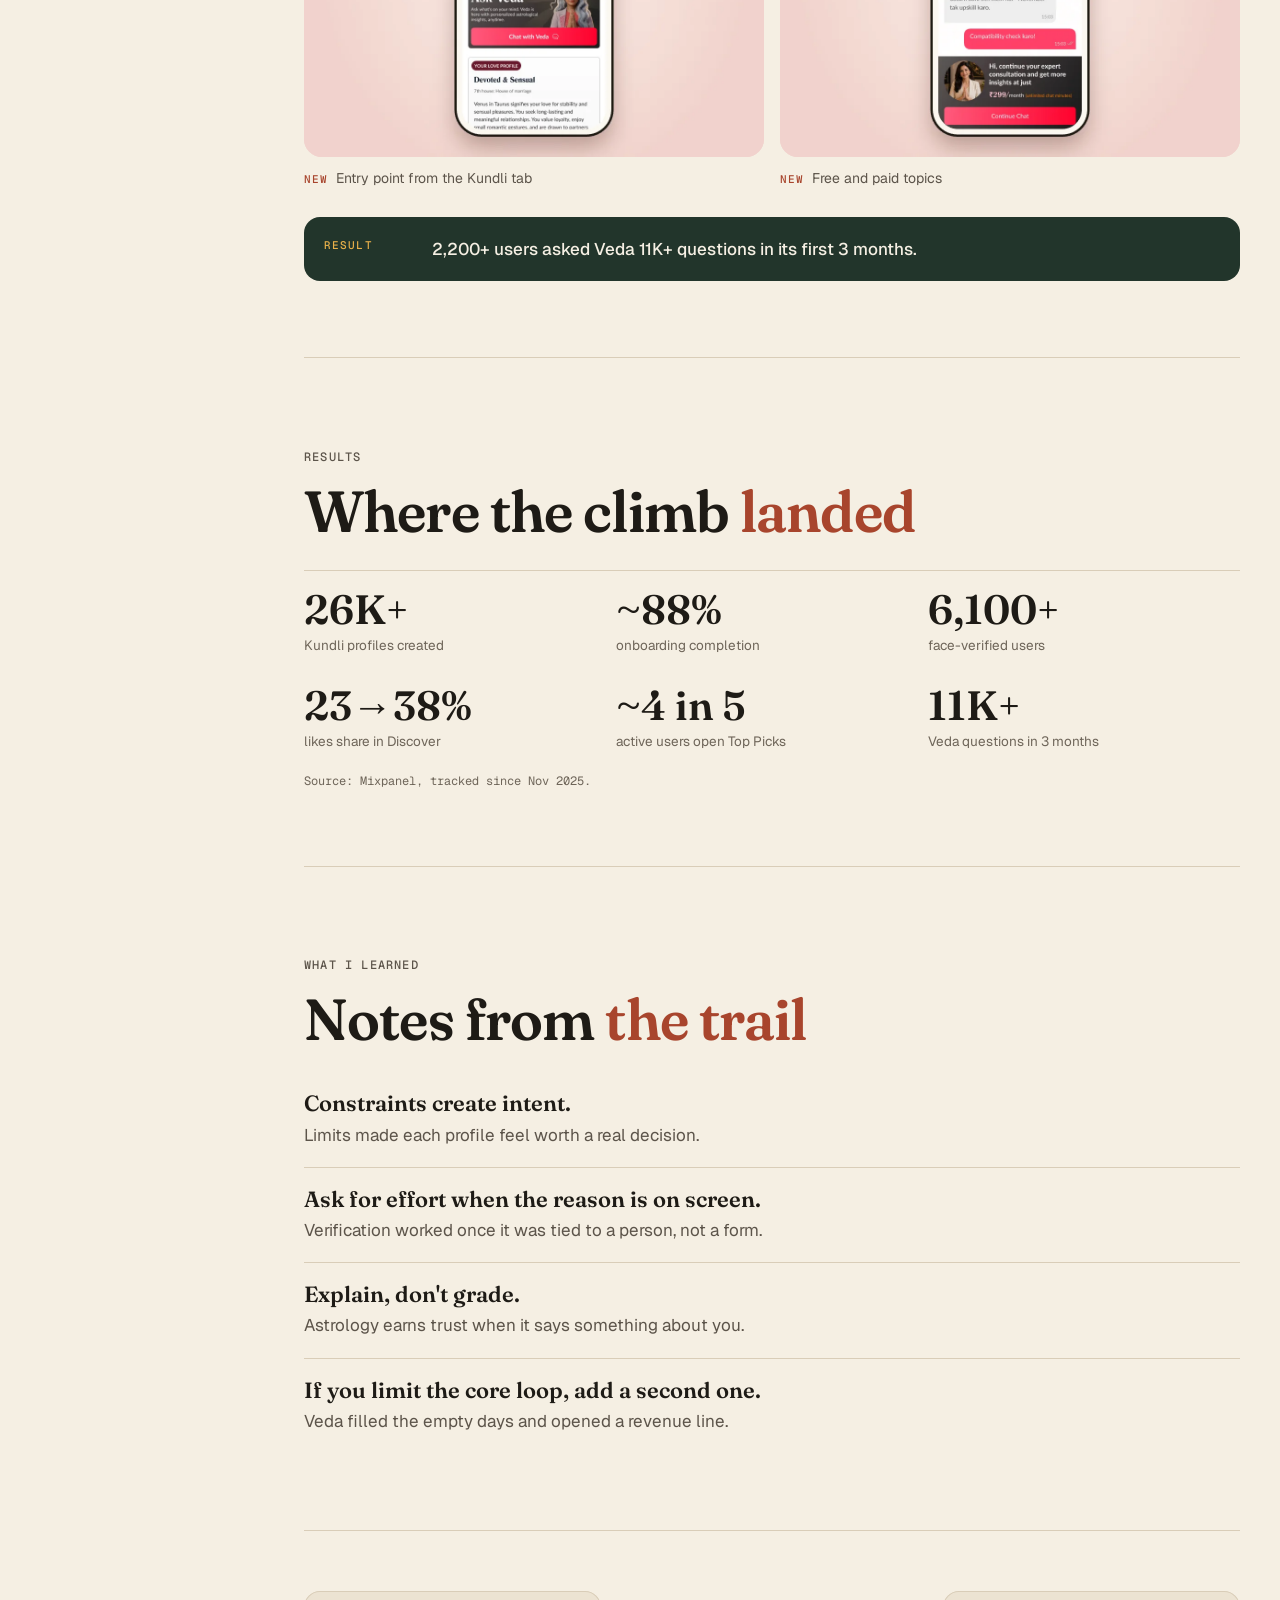
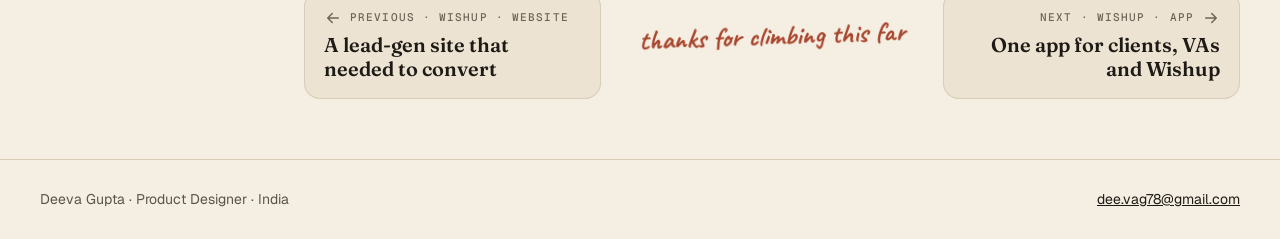
==== commit a51d8b97: "Case studies: remove the See more work button from the end section" ====
--- a/astroverse.html
+++ b/astroverse.html
@@ -211,7 +211,6 @@
           <div class="next-mid">
             <p class="hand">thanks for climbing this far</p>
             <div class="next-row">
-            <a class="btn" href="index.html#work">See more work</a>
             <a class="btn btn-ghost" href="index.html#hello" hidden>Say hello</a>
           </div>
           </div>
--- a/assets/css/case.css
+++ b/assets/css/case.css
@@ -237,3 +237,16 @@
 .wu .spk{background:#7FC59B}.wu .k1{background:#E8B04A}.wu .k4{background:#1A63BA}
 @media (max-width:900px){.chip-task{top:72%}.chip-voice{top:48%}}
 [hidden]{display:none!important}
+.hero.has-art.solo .hero-inner{grid-template-columns:minmax(0,1fr)}
+.hero.has-art.solo h1{max-width:18ch}
+.next{display:grid;grid-template-columns:minmax(0,1fr) auto minmax(0,1fr);grid-template-areas:"prev mid next";align-items:center;gap:clamp(16px,3vw,40px)}
+.next-mid{grid-area:mid;text-align:center}.next-mid .next-row{justify-content:center}
+.pn{display:grid;gap:6px;padding:18px 20px;border-radius:16px;background:var(--paper-2);box-shadow:inset 0 0 0 1px var(--rule);color:var(--ink);text-decoration:none;transition:transform .2s,box-shadow .2s}
+.pn:hover{transform:translateY(-3px);box-shadow:inset 0 0 0 1.5px var(--ink-3)}
+.pn:focus-visible{outline:2px solid var(--ink);outline-offset:3px}
+.pn-prev{grid-area:prev;justify-self:start;text-align:left}.pn-next{grid-area:next;justify-self:end;text-align:right}
+.pn-k{display:flex;align-items:center;gap:8px;font:500 11px/1.4 var(--f-mono);letter-spacing:.1em;text-transform:uppercase;color:var(--ink-3)}
+.pn-next .pn-k{justify-content:flex-end}
+.pn-t{font:600 20px/1.2 var(--f-serif);max-width:20ch}
+.pn-next .pn-t{margin-left:auto}
+@media (max-width:760px){.next{align-items:stretch;grid-template-columns:1fr 1fr;grid-template-areas:"mid mid" "prev next"}.pn{padding:14px 14px}.pn-t{font-size:17px}}
